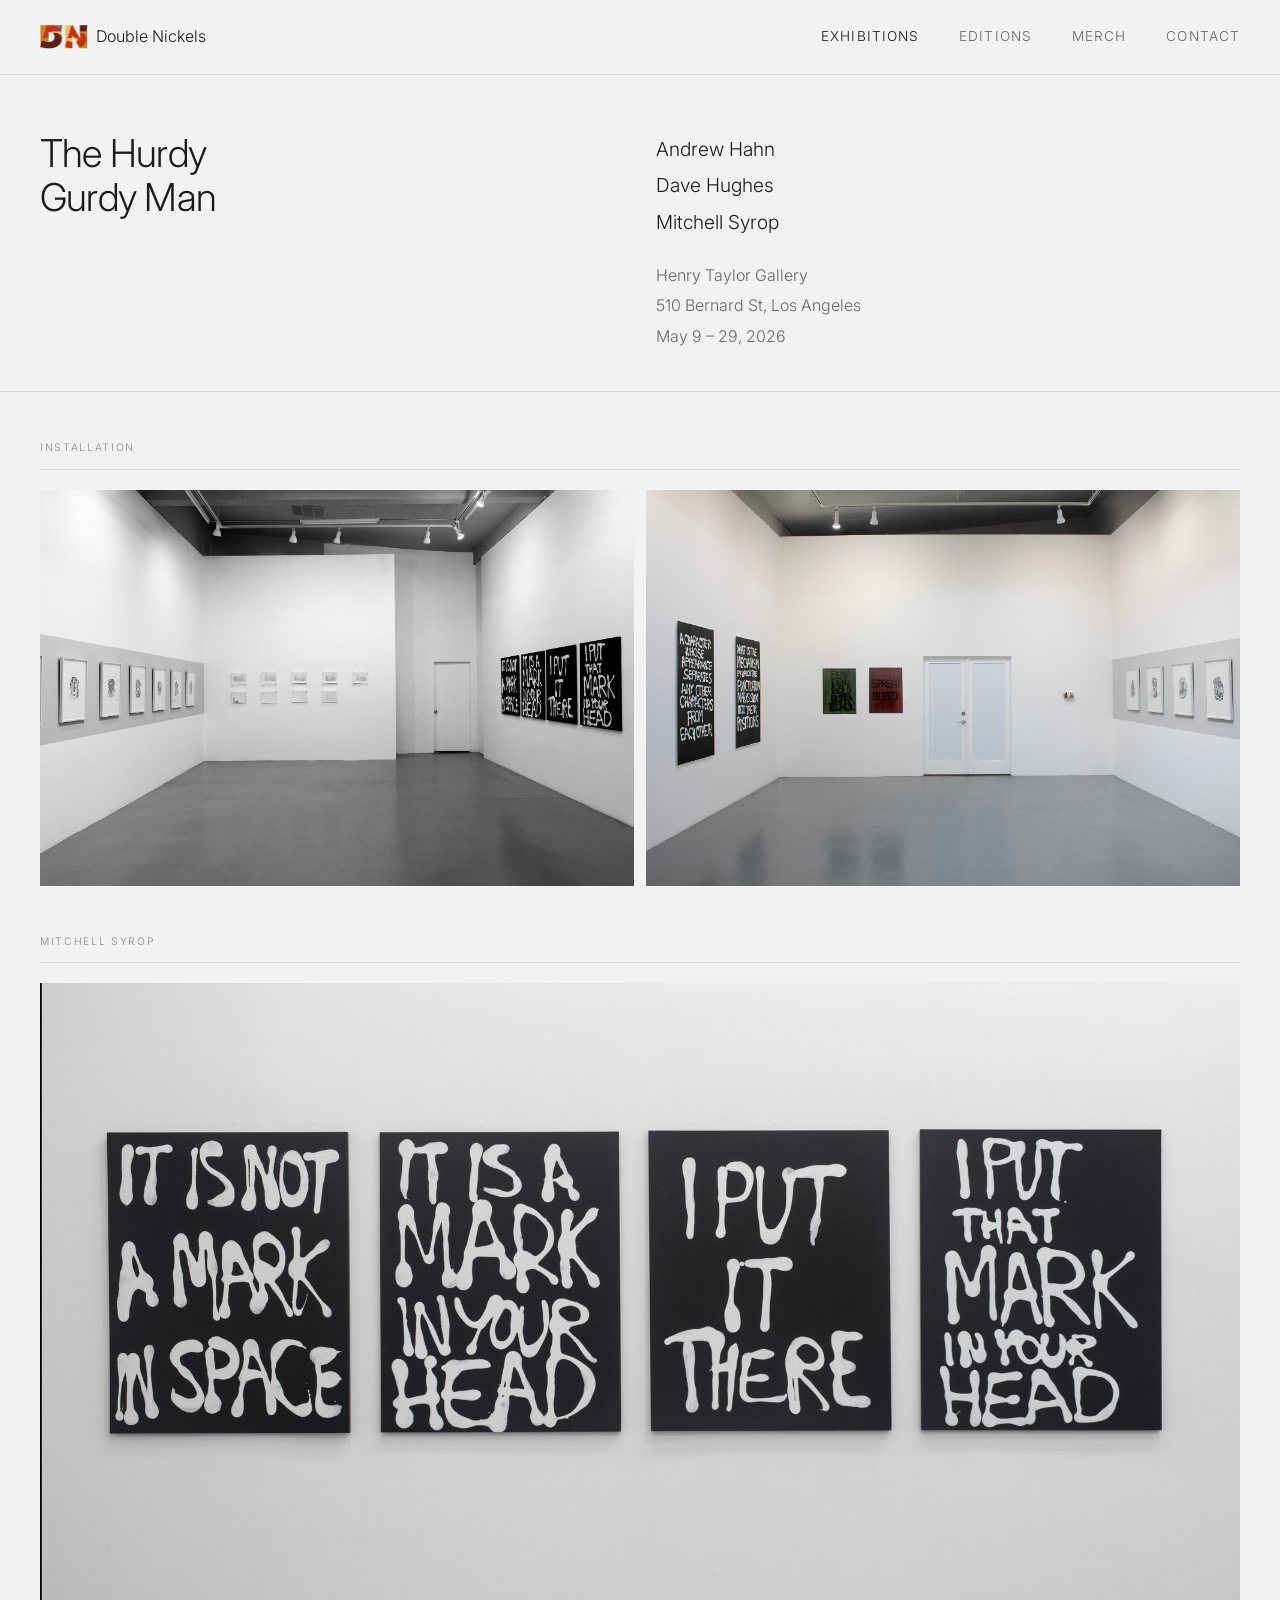
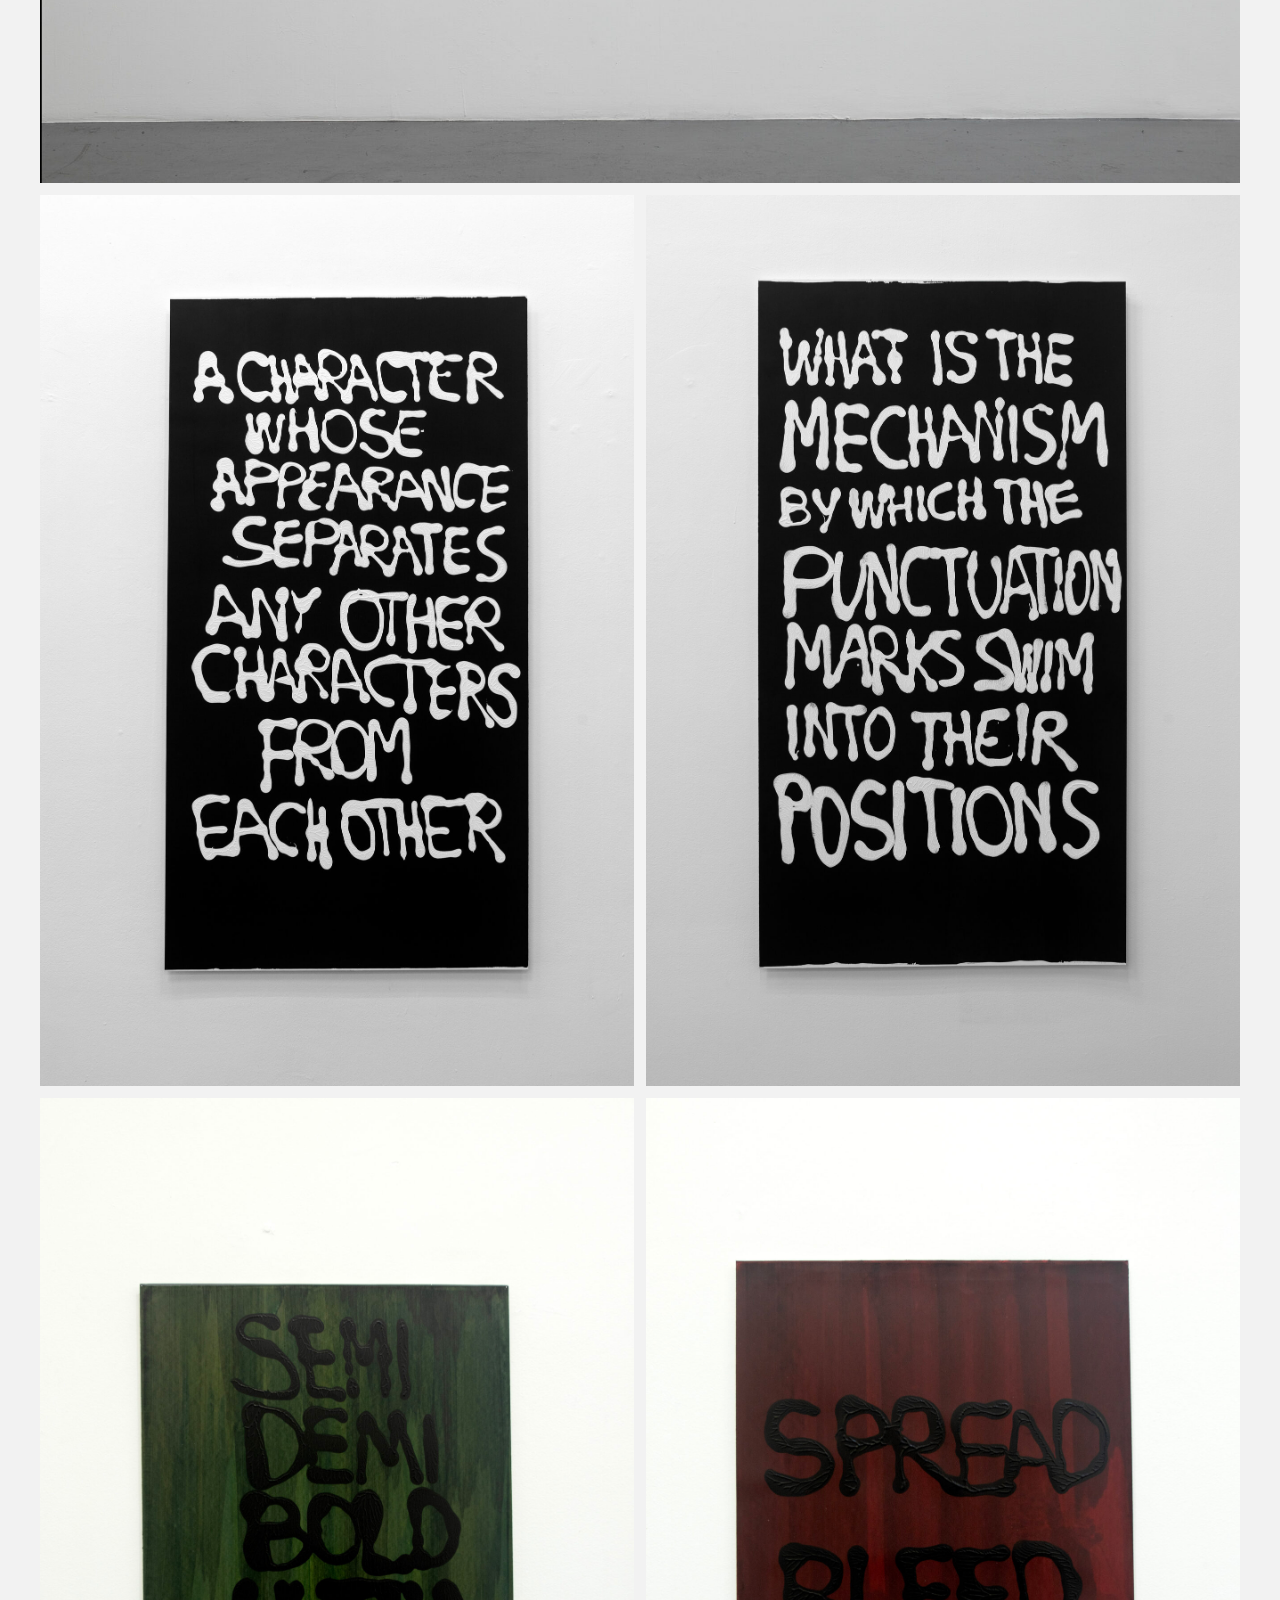
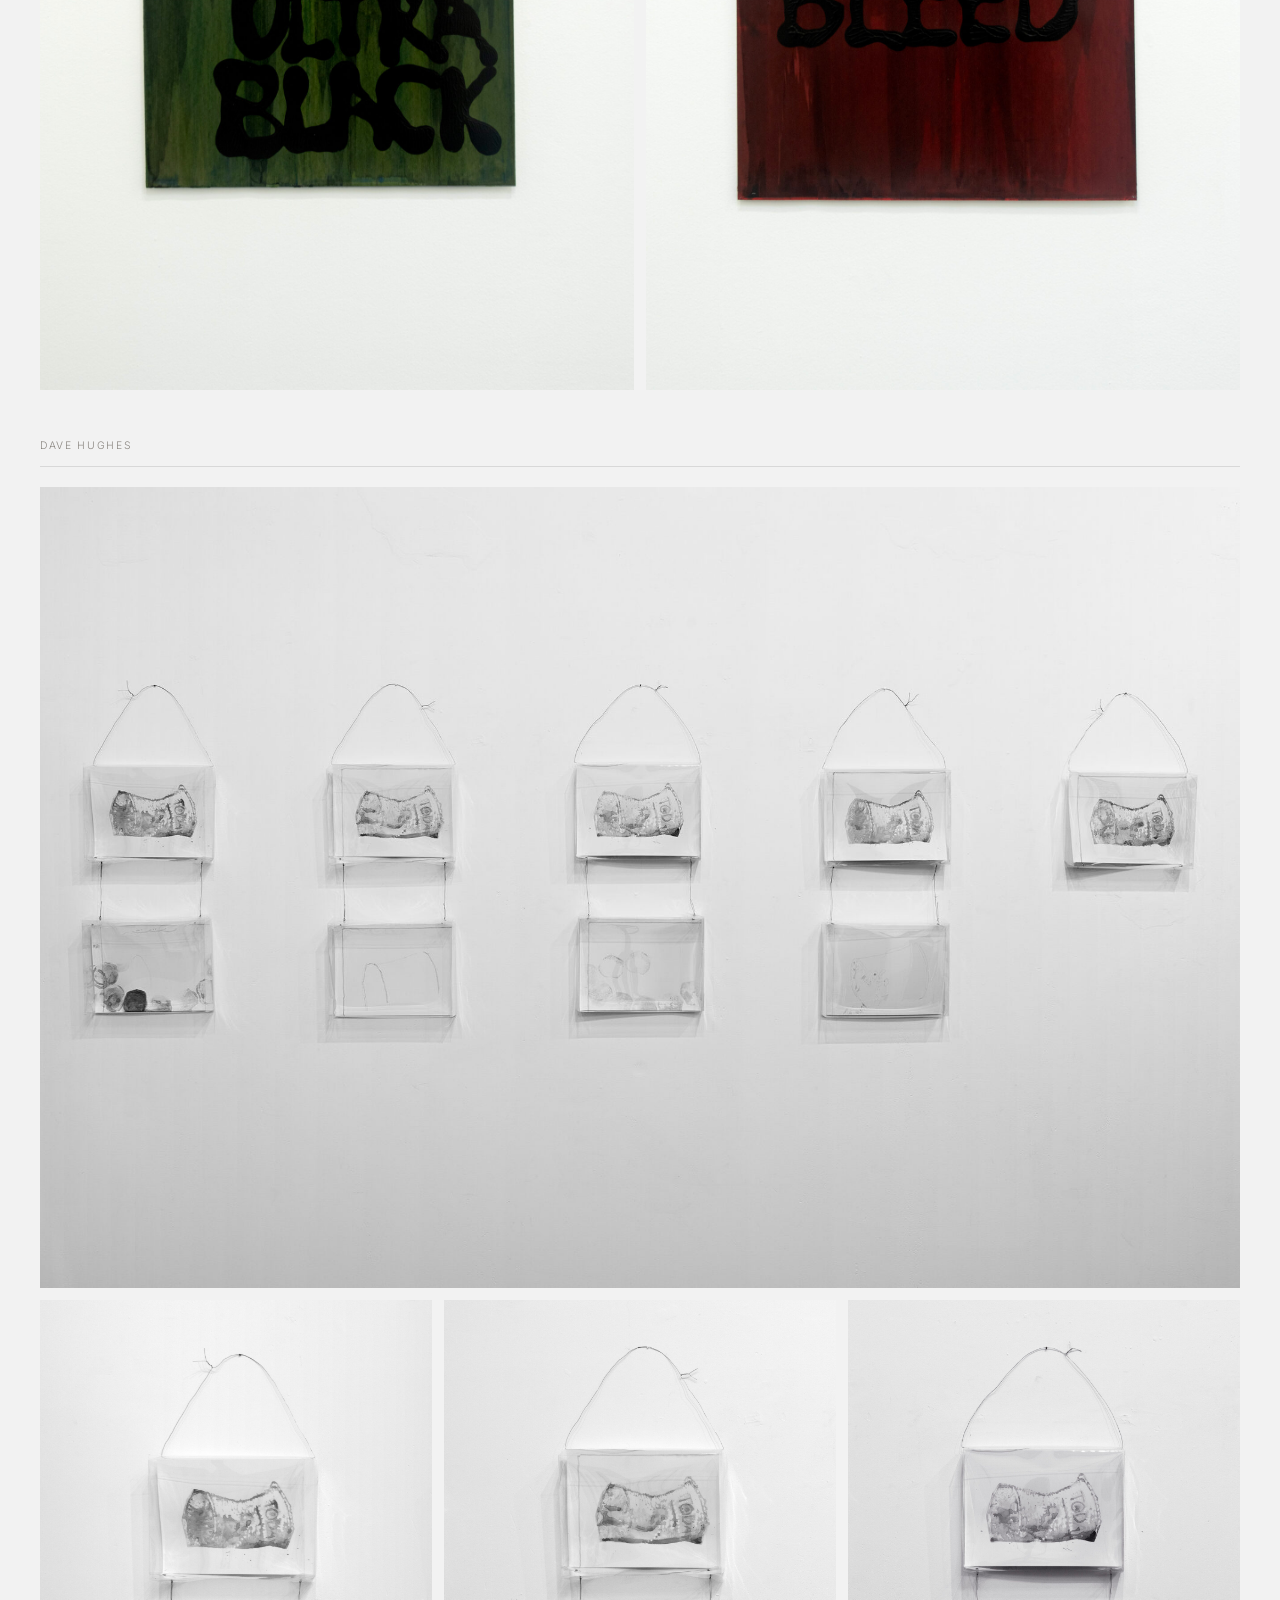
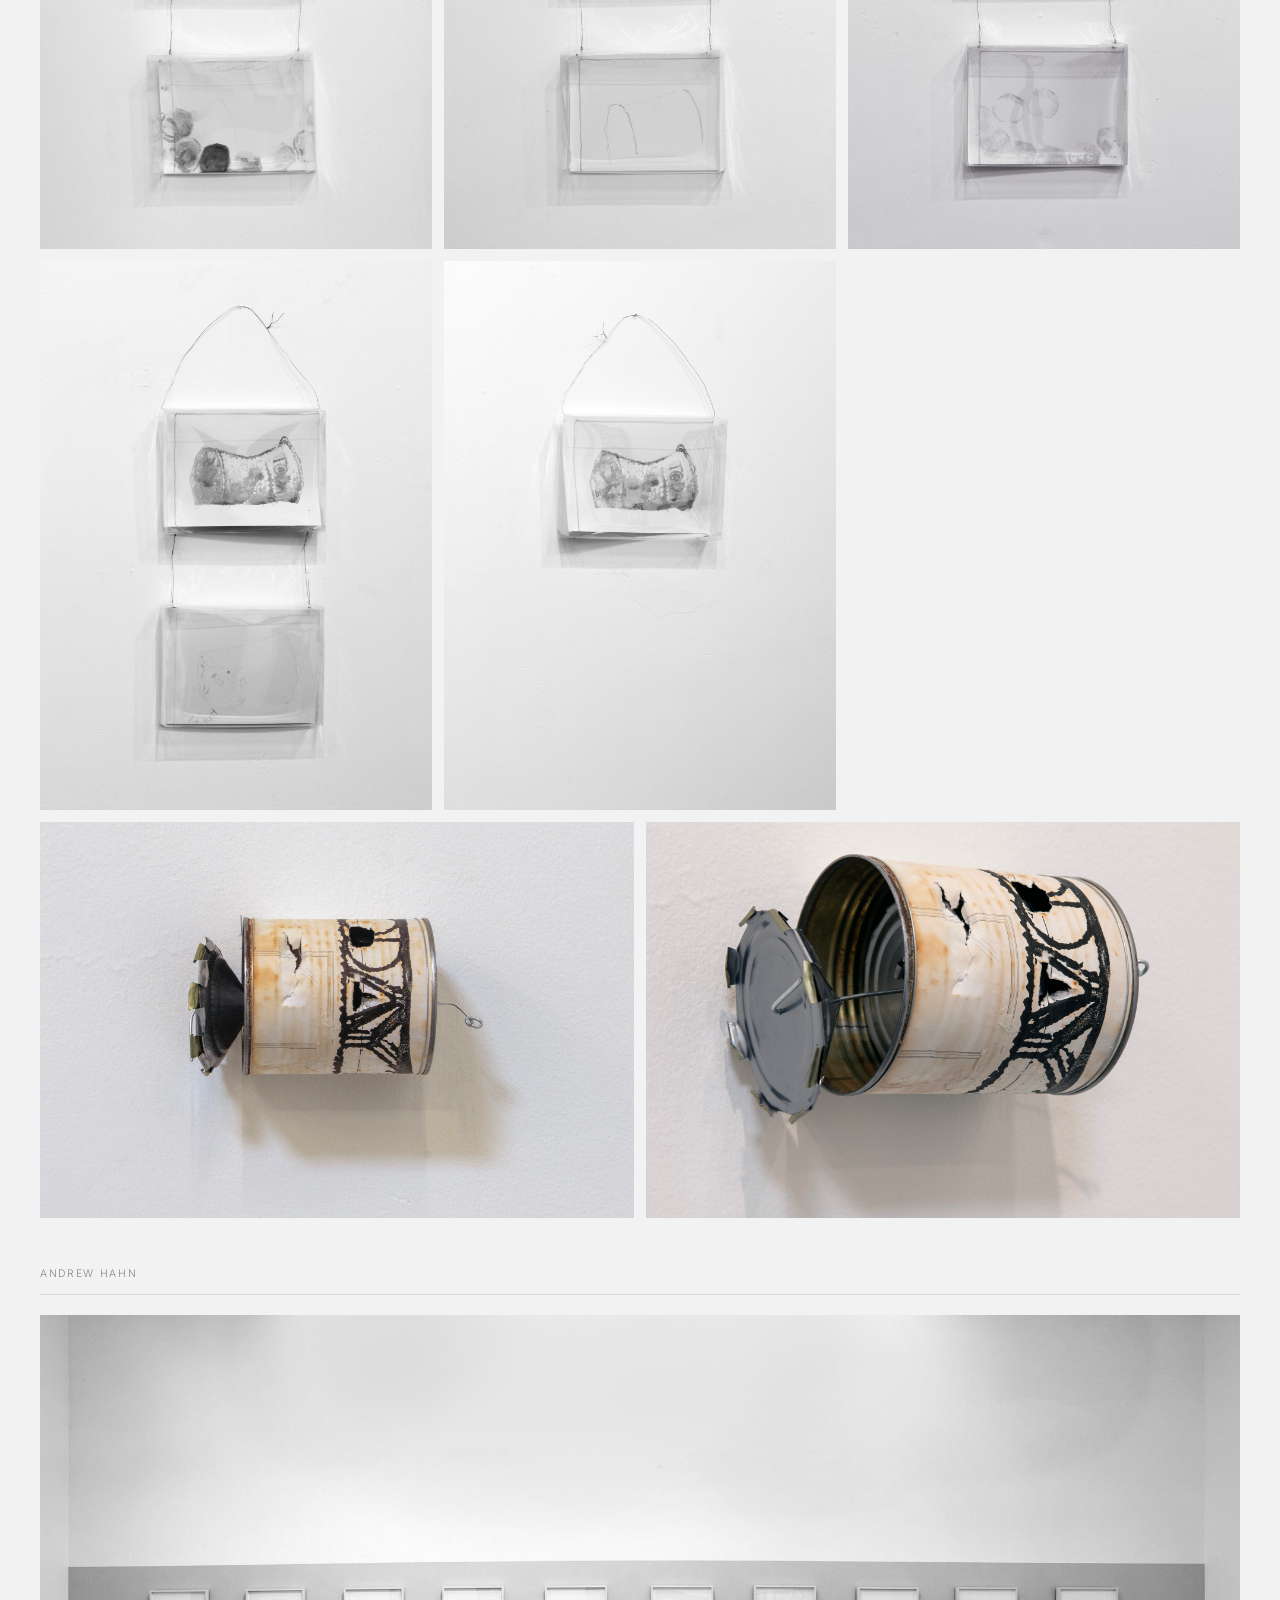
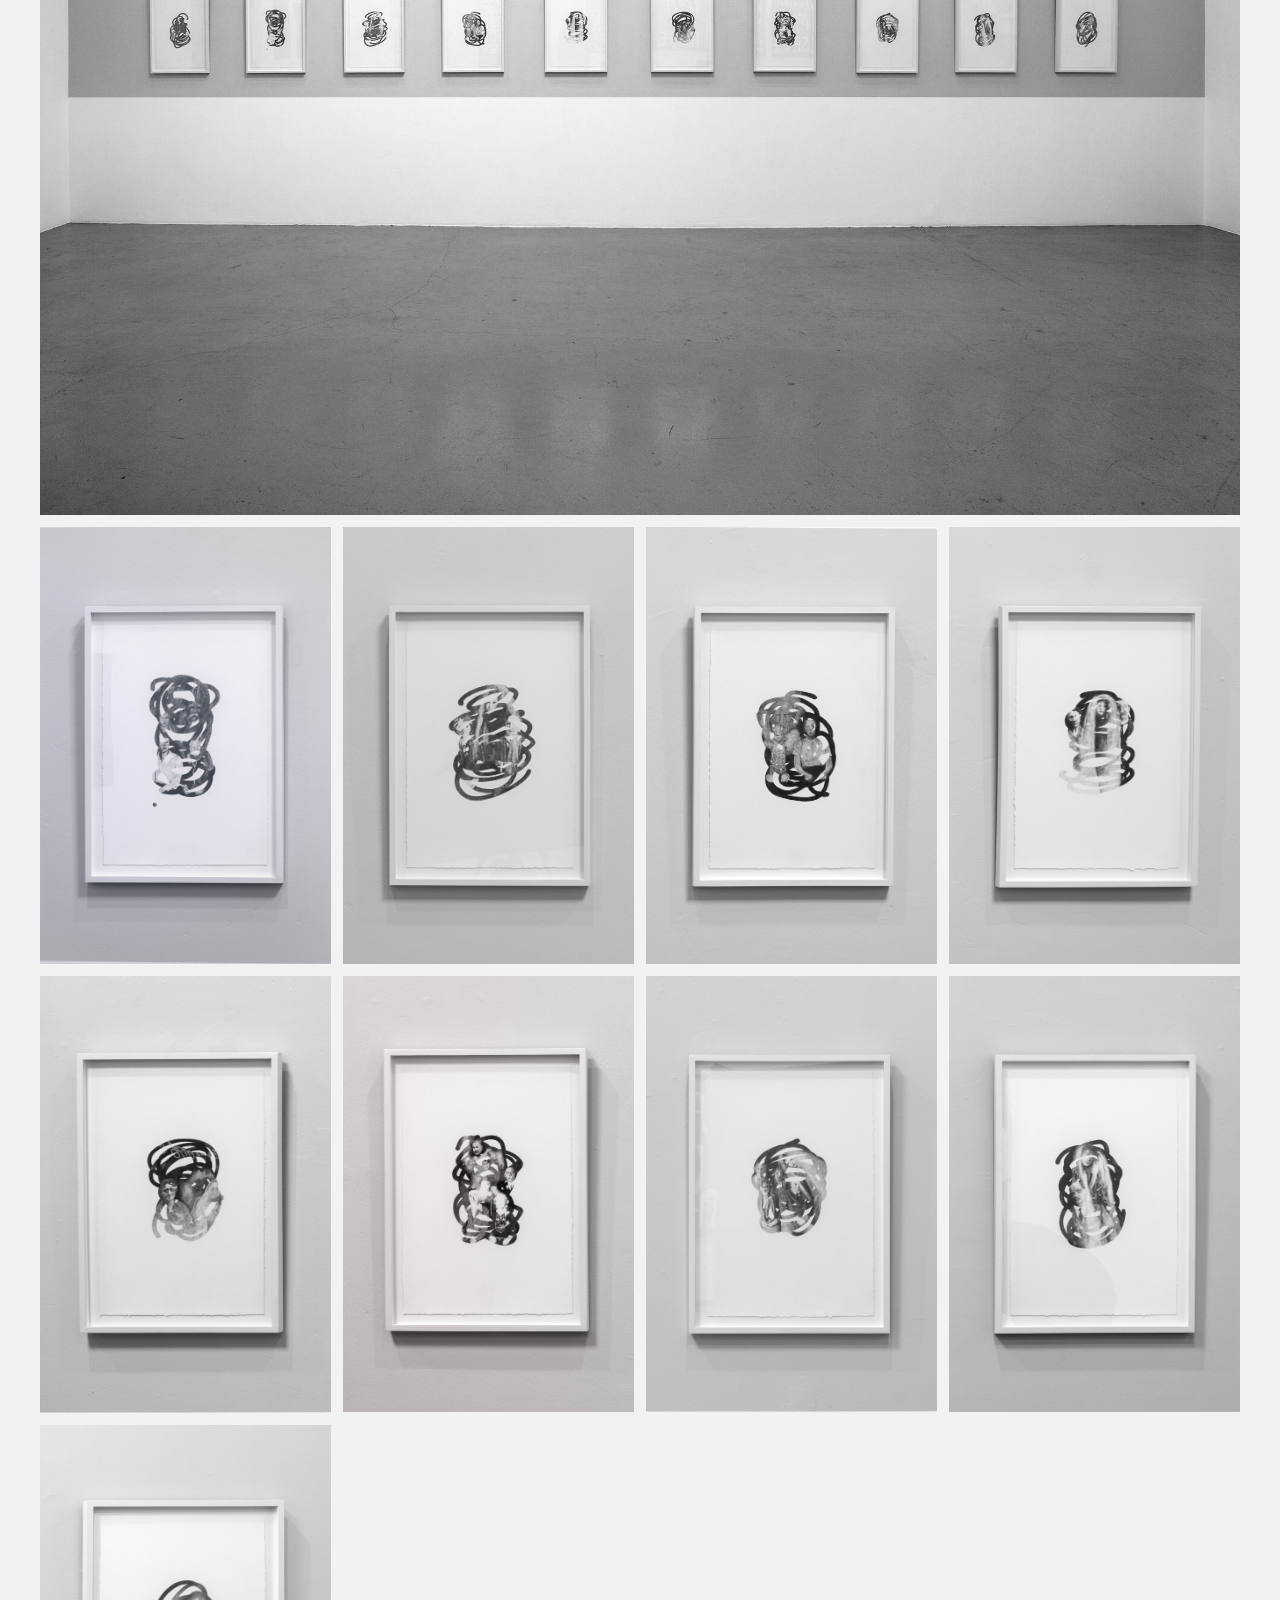
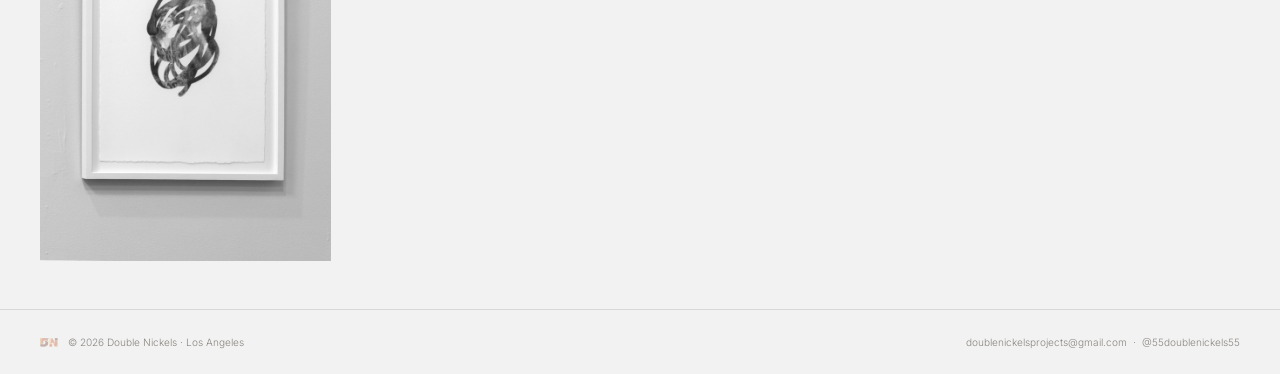
==== hurdy-gurdy-man.html @ bf8962ac "Add files via upload" ====
<!DOCTYPE html>
<html lang="en">
<head>
  <meta charset="UTF-8">
  <meta name="viewport" content="width=device-width, initial-scale=1.0">
  <title>The Hurdy Gurdy Man — Double Nickels</title>
  <link rel="preconnect" href="https://fonts.googleapis.com">
  <link rel="preconnect" href="https://fonts.gstatic.com" crossorigin>
  <link href="https://fonts.googleapis.com/css2?family=Inter:wght@300;400&display=swap" rel="stylesheet">
  <link rel="stylesheet" href="style.css">
  <style>

    /* ── Exhibition intro ── */
    .exh-intro {
      padding: 3.5rem 2.5rem 2.5rem;
      border-bottom: 0.5px solid #D8D8D8;
      display: grid;
      grid-template-columns: 1fr 1fr;
      gap: 2rem;
      align-items: start;
    }

    /* ── Gallery sections ── */
    .gallery-section {
      padding: 3rem 2.5rem 0;
    }

    .gallery-section:last-of-type {
      padding-bottom: 3rem;
    }

    .gallery-label {
      font-size: 0.65rem;
      letter-spacing: 0.16em;
      text-transform: uppercase;
      color: #8A8680;
      margin-bottom: 1.25rem;
      padding-bottom: 0.75rem;
      border-bottom: 0.5px solid #D8D8D8;
    }

    /* Installation: 2 large photos side by side */
    .grid-installation {
      display: grid;
      grid-template-columns: 1fr 1fr;
      gap: 0.75rem;
      align-items: start;
    }

    /* Artwork grids */
    .grid-artwork {
      display: grid;
      grid-template-columns: repeat(3, 1fr);
      gap: 0.75rem;
      align-items: start;
    }

    /* For Dave (8 photos): mix of sizes — first photo wider */
    .grid-dave {
      display: grid;
      grid-template-columns: repeat(3, 1fr);
      gap: 0.75rem;
      align-items: start;
    }

    /* For Andrew (10 photos): 4-column on large screens */
    .grid-andrew {
      display: grid;
      grid-template-columns: repeat(4, 1fr);
      gap: 0.75rem;
      align-items: start;
    }

    .grid-item {
      cursor: pointer;
      overflow: hidden;
      position: relative;
    }

    /* First image for each artist spans full width */
    .grid-item.featured {
      grid-column: 1 / -1;
    }

    /* Diptych — two images side by side, spanning full grid width */
    .diptych {
      grid-column: 1 / -1;
      display: grid;
      grid-template-columns: 1fr 1fr;
      gap: 0.75rem;
      align-items: start;
    }

    /* Diptych with uniform height — images cropped to match */
    .diptych-uniform {
      grid-column: 1 / -1;
      display: grid;
      grid-template-columns: 1fr 1fr;
      gap: 0.75rem;
    }

    .diptych-uniform .grid-item {
      aspect-ratio: 3/2;
      overflow: hidden;
    }

    .diptych-uniform .grid-item img {
      width: 100%;
      height: 100%;
      object-fit: cover;
      object-position: center;
    }

    .grid-item img {
      width: 100%;
      height: auto;
      display: block;
      transition: opacity 0.25s;
    }

    .grid-item:hover img { opacity: 0.82; }

    /* ── Lightbox ── */
    .lightbox {
      display: none;
      position: fixed;
      inset: 0;
      background: rgba(242, 242, 242, 0.97);
      z-index: 100;
      flex-direction: column;
    }

    .lightbox.open { display: flex; }

    /* Top bar */
    .lightbox-top {
      padding: 1.25rem 2rem;
      display: flex;
      align-items: center;
      justify-content: space-between;
      flex-shrink: 0;
    }

    .lightbox-back-home {
      font-size: 0.65rem;
      letter-spacing: 0.1em;
      text-transform: uppercase;
      color: #6A6660;
      text-decoration: none;
      display: flex;
      align-items: center;
    }
    .lightbox-back-home:hover { color: #1A1A18; }
    .lightbox-back-home:hover img { opacity: 1 !important; }

    .lightbox-close {
      font-size: 0.65rem;
      letter-spacing: 0.1em;
      text-transform: uppercase;
      color: #6A6660;
      cursor: pointer;
      background: none;
      border: none;
      font-family: inherit;
      padding: 0;
    }
    .lightbox-close:hover { color: #1A1A18; }

    /* Image area with in-image nav zones */
    .lightbox-stage {
      flex: 1;
      display: flex;
      align-items: center;
      justify-content: center;
      position: relative;
      overflow: hidden;
      min-height: 0;
    }

    .lightbox-img {
      max-width: 82vw;
      max-height: 78vh;
      object-fit: contain;
      display: block;
      pointer-events: none;
      user-select: none;
    }

    /* Click zones — left half / right half of image area */
    .lb-zone {
      position: absolute;
      top: 0;
      bottom: 0;
      width: 50%;
      cursor: pointer;
      display: flex;
      align-items: center;
      z-index: 10;
    }
    .lb-zone-prev { left: 0; justify-content: flex-start; padding-left: 2vw; }
    .lb-zone-next { right: 0; justify-content: flex-end; padding-right: 2vw; }

    /* Arrow chevrons — hidden by default, fade in on hover */
    .lb-arrow {
      width: 44px;
      height: 44px;
      display: flex;
      align-items: center;
      justify-content: center;
      background: rgba(242,242,242,0.72);
      border-radius: 50%;
      opacity: 0;
      transition: opacity 0.18s;
      pointer-events: none;
    }

    .lb-zone:hover .lb-arrow { opacity: 1; }

    .lb-arrow svg {
      width: 16px;
      height: 16px;
      stroke: #1A1A18;
      fill: none;
      stroke-width: 1.5;
      stroke-linecap: round;
      stroke-linejoin: round;
    }

    /* Bottom bar */
    .lightbox-bottom {
      padding: 1rem 2rem 1.25rem;
      display: flex;
      align-items: center;
      justify-content: space-between;
      flex-shrink: 0;
    }

    .lightbox-back-grid {
      font-size: 0.65rem;
      letter-spacing: 0.1em;
      text-transform: uppercase;
      color: #6A6660;
      cursor: pointer;
      background: none;
      border: none;
      font-family: inherit;
      padding: 0;
    }
    .lightbox-back-grid:hover { color: #1A1A18; }

    .lightbox-counter {
      font-size: 0.62rem;
      color: #8A8680;
      letter-spacing: 0.08em;
    }

    .lightbox-arrows {
      display: flex;
      gap: 1.25rem;
    }

    .lightbox-nav {
      font-size: 0.65rem;
      letter-spacing: 0.1em;
      text-transform: uppercase;
      color: #6A6660;
      cursor: pointer;
      background: none;
      border: none;
      font-family: inherit;
      padding: 0;
    }
    .lightbox-nav:hover { color: #1A1A18; }

    /* Caption */
    .lightbox-caption {
      text-align: center;
      padding: 0.5rem 2rem 0;
      flex-shrink: 0;
    }

    .lightbox-caption-artist {
      font-size: 0.65rem;
      letter-spacing: 0.08em;
      color: #6A6660;
      display: block;
    }

    .lightbox-caption-title {
      font-size: 0.65rem;
      font-style: italic;
      color: #6A6660;
      display: block;
    }

    /* ── Responsive ── */
    @media (max-width: 900px) {
      .grid-andrew { grid-template-columns: repeat(3, 1fr); }
    }

    @media (max-width: 640px) {
      .exh-intro { grid-template-columns: 1fr; padding: 2rem 1.25rem; }
      .gallery-section { padding: 2rem 1.25rem 0; }
      .grid-installation { grid-template-columns: 1fr; }
      .grid-artwork,
      .grid-dave,
      .grid-andrew { grid-template-columns: repeat(2, 1fr); }
      .lightbox-img { max-width: 94vw; max-height: 70vh; }
      .lb-arrow { width: 36px; height: 36px; }
    }

    @media (max-width: 400px) {
      .grid-artwork,
      .grid-dave,
      .grid-andrew { grid-template-columns: 1fr; }
    }

  </style>
</head>
<body>

  <header>
    <a href="index.html" class="header-brand">
      <img src="logo.png" alt="" class="header-brand-logo" aria-hidden="true">
      Double Nickels
    </a>
    <nav>
      <a href="exhibitions.html" class="active">Exhibitions</a>
      <a href="editions.html">Editions</a>
      <a href="merch.html">Merch</a>
      <a href="contact.html">Contact</a>
    </nav>
  </header>

  <!-- Exhibition intro -->
  <div class="exh-intro">
    <h1 class="exh-title">The Hurdy<br>Gurdy Man</h1>
    <div>
      <p class="exh-artists">
        Andrew Hahn<br>
        Dave Hughes<br>
        Mitchell Syrop
      </p>
      <p class="exh-meta">
        Henry Taylor Gallery<br>
        510 Bernard St, Los Angeles<br>
        May 9 – 29, 2026
      </p>
    </div>
  </div>

  <main>

    <!-- Installation -->
    <div class="gallery-section">
      <p class="gallery-label">Installation</p>
      <div class="grid-installation">
        <div class="grid-item" data-index="0" data-artist="" data-title="Installation view" data-year=""><img src="installation-1.jpg" alt="Installation view 1"></div>
        <div class="grid-item" data-index="1" data-artist="" data-title="Installation view" data-year=""><img src="installation-2.jpg" alt="Installation view 2"></div>
      </div>
    </div>

    <!-- Mitchell Syrop -->
    <div class="gallery-section">
      <p class="gallery-label">Mitchell Syrop</p>
      <div class="grid-artwork">
        <div class="grid-item featured" data-index="2" data-artist="Mitchell Syrop" data-title="I Put That Mark in Your Head" data-year="2004"><img src="mitchell-1.jpg" alt="Mitchell Syrop"></div>
        <div class="diptych">
          <div class="grid-item" data-index="3" data-artist="Mitchell Syrop" data-title="Character" data-year="2026"><img src="mitchell-2.jpg" alt="Mitchell Syrop"></div>
          <div class="grid-item" data-index="4" data-artist="Mitchell Syrop" data-title="Mechanism" data-year="2026"><img src="mitchell-3.jpg" alt="Mitchell Syrop"></div>
        </div>
        <div class="diptych">
          <div class="grid-item" data-index="5" data-artist="Mitchell Syrop" data-title="Semi Demi" data-year="2026"><img src="mitchell-4.jpg" alt="Mitchell Syrop"></div>
          <div class="grid-item" data-index="6" data-artist="Mitchell Syrop" data-title="Spread Bleed" data-year="2026"><img src="mitchell-5.jpg" alt="Mitchell Syrop"></div>
        </div>
      </div>
    </div>

    <!-- Dave Hughes -->
    <div class="gallery-section">
      <p class="gallery-label">Dave Hughes</p>
      <div class="grid-dave">
        <div class="grid-item featured" data-index="7" data-artist="Dave Hughes" data-title="Installation view" data-year=""><img src="dave-1.jpg" alt="Dave Hughes"></div>
        <div class="grid-item" data-index="8" data-artist="Dave Hughes" data-title="Untitled" data-year="2025–26"><img src="dave-2.jpg" alt="Dave Hughes"></div>
        <div class="grid-item" data-index="9" data-artist="Dave Hughes" data-title="Untitled" data-year="2025–26"><img src="dave-3.jpg" alt="Dave Hughes"></div>
        <div class="grid-item" data-index="10" data-artist="Dave Hughes" data-title="Untitled" data-year="2025–26"><img src="dave-4.jpg" alt="Dave Hughes"></div>
        <div class="grid-item" data-index="11" data-artist="Dave Hughes" data-title="Untitled" data-year="2025–26"><img src="dave-5.jpg" alt="Dave Hughes"></div>
        <div class="grid-item" data-index="12" data-artist="Dave Hughes" data-title="Untitled" data-year="2025–26"><img src="dave-6.jpg" alt="Dave Hughes"></div>
        <div class="diptych-uniform">
          <div class="grid-item" data-index="13" data-artist="Dave Hughes" data-title="Untitled" data-year="2026"><img src="dave-7.jpg" alt="Dave Hughes"></div>
          <div class="grid-item" data-index="14" data-artist="Dave Hughes" data-title="Untitled" data-year="2026"><img src="dave-8.jpg" alt="Dave Hughes"></div>
        </div>
      </div>
    </div>

    <!-- Andrew Hahn -->
    <div class="gallery-section">
      <p class="gallery-label">Andrew Hahn</p>
      <div class="grid-andrew">
        <div class="grid-item featured" data-index="15" data-artist="Andrew Hahn" data-title="Installation view" data-year=""><img src="andrew-1.jpg" alt="Andrew Hahn"></div>
        <div class="grid-item" data-index="16" data-artist="Andrew Hahn" data-title="Spirit Photography Drawing 8" data-year="2018"><img src="andrew-2.jpg" alt="Andrew Hahn"></div>
        <div class="grid-item" data-index="17" data-artist="Andrew Hahn" data-title="Spirit Photography Drawing 5" data-year="2018"><img src="andrew-3.jpg" alt="Andrew Hahn"></div>
        <div class="grid-item" data-index="18" data-artist="Andrew Hahn" data-title="Spirit Photography Drawing 11" data-year="2018"><img src="andrew-4.jpg" alt="Andrew Hahn"></div>
        <div class="grid-item" data-index="19" data-artist="Andrew Hahn" data-title="Spirit Photography Drawing 2" data-year="2018"><img src="andrew-5.jpg" alt="Andrew Hahn"></div>
        <div class="grid-item" data-index="20" data-artist="Andrew Hahn" data-title="Spirit Photography Drawing 1" data-year="2018"><img src="andrew-6.jpg" alt="Andrew Hahn"></div>
        <div class="grid-item" data-index="21" data-artist="Andrew Hahn" data-title="Spirit Photography Drawing 4" data-year="2018"><img src="andrew-7.jpg" alt="Andrew Hahn"></div>
        <div class="grid-item" data-index="22" data-artist="Andrew Hahn" data-title="Spirit Photography Drawing 12" data-year="2018"><img src="andrew-8.jpg" alt="Andrew Hahn"></div>
        <div class="grid-item" data-index="23" data-artist="Andrew Hahn" data-title="Spirit Photography Drawing 9" data-year="2018"><img src="andrew-9.jpg" alt="Andrew Hahn"></div>
        <div class="grid-item" data-index="24" data-artist="Andrew Hahn" data-title="Spirit Photography Drawing 3" data-year="2018"><img src="andrew-10.jpg" alt="Andrew Hahn"></div>
      </div>
    </div>

  </main>

  <!-- Lightbox -->
  <div class="lightbox" id="lightbox">
    <div class="lightbox-top">
      <a href="index.html" class="lightbox-back-home">
        <img src="logo.png" alt="" style="width:20px;height:auto;vertical-align:middle;margin-right:0.4rem;opacity:0.6;">
        <span>Double Nickels</span>
      </a>
      <button class="lightbox-close" id="lb-close">Close</button>
    </div>
    <div class="lightbox-stage">
      <div class="lb-zone lb-zone-prev" id="lb-zone-prev">
        <div class="lb-arrow">
          <svg viewBox="0 0 16 16"><polyline points="10,2 4,8 10,14"/></svg>
        </div>
      </div>
      <img class="lightbox-img" id="lb-img" src="" alt="">
      <div class="lb-zone lb-zone-next" id="lb-zone-next">
        <div class="lb-arrow">
          <svg viewBox="0 0 16 16"><polyline points="6,2 12,8 6,14"/></svg>
        </div>
      </div>
    </div>
    <div class="lightbox-caption" id="lb-caption">
      <span class="lightbox-caption-artist" id="lb-artist"></span>
      <span class="lightbox-caption-title" id="lb-title"></span>
    </div>
    <div class="lightbox-bottom">
      <button class="lightbox-back-grid" id="lb-back-grid">← Back to grid</button>
      <span class="lightbox-counter" id="lb-counter"></span>
      <div class="lightbox-arrows">
        <button class="lightbox-nav" id="lb-prev">← Prev</button>
        <button class="lightbox-nav" id="lb-next">Next →</button>
      </div>
    </div>
  </div>

  <footer>
    <div class="footer-left">
      <img class="footer-logo" src="logo.png" alt="" aria-hidden="true">
      <span class="footer-text">© 2026 Double Nickels · Los Angeles</span>
    </div>
    <div class="footer-right">
      <a href="mailto:doublenickelsprojects@gmail.com">doublenickelsprojects@gmail.com</a>
      &nbsp;·&nbsp;
      <a href="https://www.instagram.com/55doublenickels55" target="_blank">@55doublenickels55</a>
    </div>
  </footer>

  <script>
    const items = Array.from(document.querySelectorAll('.grid-item'));
    const lightbox = document.getElementById('lightbox');
    const lbImg = document.getElementById('lb-img');
    const lbCounter = document.getElementById('lb-counter');
    const lbArtist = document.getElementById('lb-artist');
    const lbTitle = document.getElementById('lb-title');
    const total = items.length;
    let current = 0;

    function openLightbox(index) {
      current = index;
      showCurrent();
      lightbox.classList.add('open');
      document.body.style.overflow = 'hidden';
    }

    function showCurrent() {
      const item = items[current];
      const img = item.querySelector('img');
      lbImg.src = img.src;
      lbImg.alt = img.alt;
      lbCounter.textContent = (current + 1) + ' / ' + total;
      const artist = item.dataset.artist || '';
      const title  = item.dataset.title  || '';
      const year   = item.dataset.year   || '';
      lbArtist.textContent = artist;
      lbTitle.textContent  = title && year ? title + ', ' + year : title;
      document.getElementById('lb-caption').style.display =
        (artist || title) ? 'block' : 'none';
    }

    function closeLightbox() {
      lightbox.classList.remove('open');
      document.body.style.overflow = '';
    }

    function prev() { current = (current - 1 + total) % total; showCurrent(); }
    function next() { current = (current + 1) % total; showCurrent(); }

    items.forEach((item, i) => item.addEventListener('click', () => openLightbox(i)));

    document.getElementById('lb-close').addEventListener('click', closeLightbox);
    document.getElementById('lb-back-grid').addEventListener('click', closeLightbox);
    document.getElementById('lb-prev').addEventListener('click', prev);
    document.getElementById('lb-next').addEventListener('click', next);
    document.getElementById('lb-zone-prev').addEventListener('click', prev);
    document.getElementById('lb-zone-next').addEventListener('click', next);

    // Touch swipe support
    let touchStartX = 0;
    lightbox.addEventListener('touchstart', e => { touchStartX = e.touches[0].clientX; }, { passive: true });
    lightbox.addEventListener('touchend', e => {
      const dx = e.changedTouches[0].clientX - touchStartX;
      if (Math.abs(dx) > 40) { dx < 0 ? next() : prev(); }
    });

    document.addEventListener('keydown', e => {
      if (!lightbox.classList.contains('open')) return;
      if (e.key === 'ArrowRight') next();
      if (e.key === 'ArrowLeft') prev();
      if (e.key === 'Escape') closeLightbox();
    });
  </script>

</body>
</html>
---- style.css ----
/* ── Double Nickels — shared styles ── */

*, *::before, *::after { box-sizing: border-box; margin: 0; padding: 0; }

body {
  background: #F2F2F2;
  color: #1A1A18;
  font-family: 'Univers', 'Univers LT Pro', 'UniversLTPro', 'Inter', sans-serif;
  font-weight: 300;
  line-height: 1.6;
  min-height: 100vh;
  display: flex;
  flex-direction: column;
}

/* ── Header ── */
header {
  padding: 1.5rem 2.5rem;
  border-bottom: 0.5px solid #D8D8D8;
  display: flex;
  align-items: center;
  justify-content: space-between;
}

.header-tagline {
  font-size: 1rem;
  font-style: italic;
  color: #6A6660;
}

.header-brand {
  display: flex;
  align-items: center;
  gap: 0.5rem;
  text-decoration: none;
  color: #1A1A18;
  font-size: 1rem;
  font-weight: 300;
}

.header-brand-logo {
  width: 48px;
  height: auto;
  display: block;
  flex-shrink: 0;
}

nav { display: flex; gap: 2.5rem; }

nav a {
  font-size: 0.85rem;
  letter-spacing: 0.08em;
  text-transform: uppercase;
  color: #6A6660;
  text-decoration: none;
  transition: color 0.15s;
}

nav a:hover,
nav a.active { color: #1A1A18; }

/* ── Hero: logo + name (home page) ── */
.hero {
  padding: 5vw 2.5rem 4vw;
  border-bottom: 0.5px solid #D8D8D8;
  text-align: center;
}

.hero-logo {
  width: clamp(160px, 35vw, 400px);
  height: auto;
  display: inline-block;
  margin-bottom: 1.5rem;
}

.hero-name {
  font-size: clamp(1.8rem, 4.5vw, 3.5rem);
  font-weight: 300;
  letter-spacing: -0.02em;
  color: #1A1A18;
  line-height: 1;
}

/* ── Page header (inner pages) ── */
.page-header {
  padding: 3.5rem 2.5rem 2.5rem;
  border-bottom: 0.5px solid #D8D8D8;
}

.page-title {
  font-size: clamp(0.9rem, 2vw, 1.5rem);
  font-weight: 300;
  letter-spacing: -0.02em;
  color: #1A1A18;
  line-height: 1;
}

/* ── Main ── */
main { flex: 1; }

/* ── Section ── */
.section {
  padding: 3.5rem 2.5rem;
  border-bottom: 0.5px solid #D8D8D8;
}

.section-label {
  font-size: 1rem;
  letter-spacing: 0.16em;
  text-transform: uppercase;
  color: #8A8680;
  margin-bottom: 3rem;
}

/* ── Exhibition entry ── */
.exhibition {
  display: grid;
  grid-template-columns: 1fr 1fr;
  gap: 2rem;
  align-items: start;
  padding: 2.5rem 0;
  border-top: 0.5px solid #D8D8D8;
}

.exh-title {
  font-size: clamp(1.6rem, 3vw, 2.4rem);
  font-weight: 300;
  letter-spacing: -0.02em;
  line-height: 1.15;
  color: #1A1A18;
}

.exh-artists {
  font-size: 1.2rem;
  color: #1A1A18;
  line-height: 1.9;
  margin-bottom: 1.25rem;
}

.exh-meta {
  font-size: 1rem;
  color: #6A6660;
  line-height: 1.9;
}

/* ── Coming soon ── */
.coming-soon {
  padding: 2.5rem 0;
  border-top: 0.5px solid #D8D8D8;
}

.coming-soon p {
  font-size: 0.85rem;
  font-style: italic;
  color: #8A8680;
}

/* ── Contact page ── */
.contact-block {
  padding: 3rem 0;
  border-top: 0.5px solid #D8D8D8;
}

.contact-block a {
  color: #1A1A18;
  text-decoration: none;
  font-size: 0.9rem;
  line-height: 2.4;
  display: block;
}

.contact-block a:hover { color: #6A6660; }

/* ── Footer ── */
footer {
  padding: 1.5rem 2.5rem;
  border-top: 0.5px solid #D8D8D8;
  display: flex;
  align-items: center;
  justify-content: space-between;
  flex-wrap: wrap;
  gap: 0.75rem;
}

.footer-left {
  display: flex;
  align-items: center;
  gap: 0.6rem;
}

.footer-logo { width: 18px; height: auto; opacity: 0.3; }
.footer-text { font-size: 0.63rem; color: #8A8680; }
.footer-right { font-size: 0.63rem; color: #8A8680; }
.footer-right a { color: #8A8680; text-decoration: none; }
.footer-right a:hover { color: #1A1A18; }

/* ── Responsive ── */
@media (max-width: 600px) {
  header { padding: 1.25rem 1.5rem; flex-direction: column; align-items: flex-start; gap: 0.75rem; }
  .hero { padding: 3rem 1.5rem 2.5rem; }
  .page-header { padding: 2.5rem 1.5rem; }
  .section { padding: 2.5rem 1.5rem; }
  footer { padding: 1.25rem 1.5rem; }
  .exhibition { grid-template-columns: 1fr; }
  nav { flex-wrap: wrap; gap: 1rem; }
}
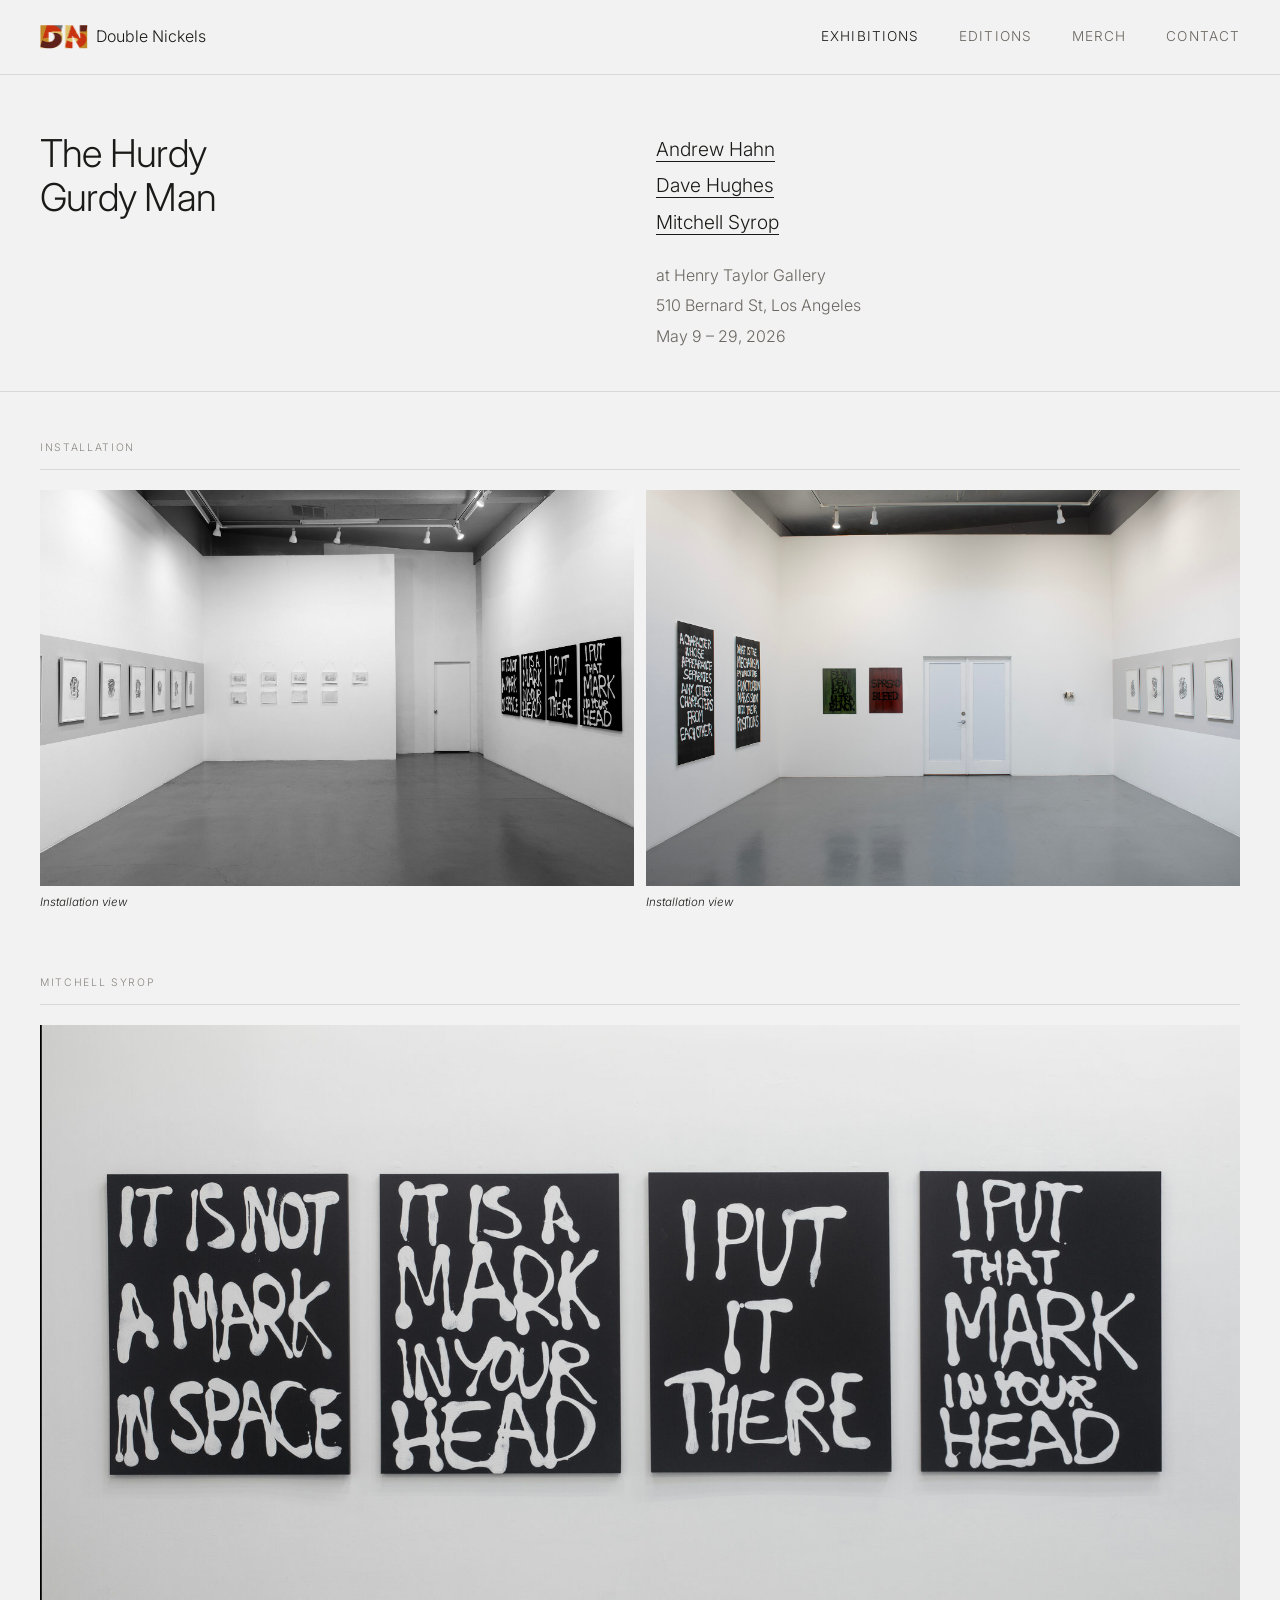
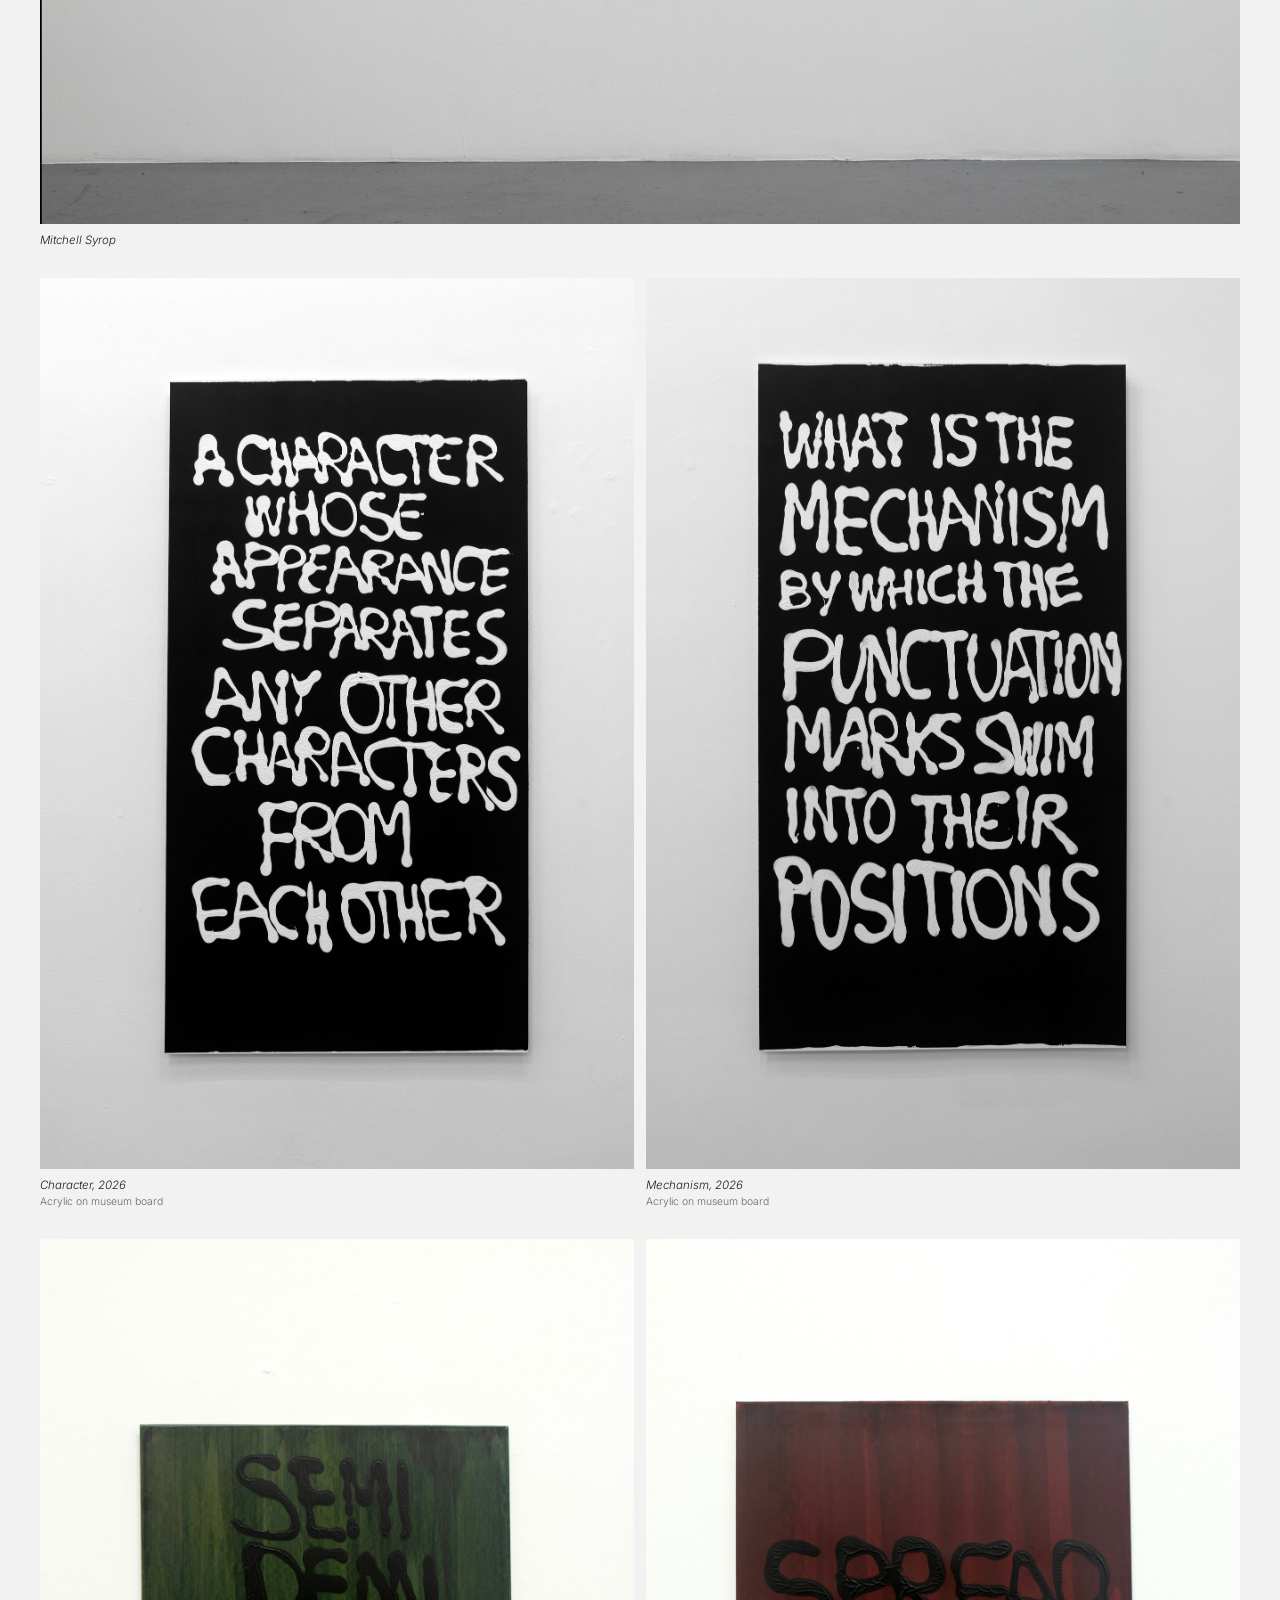
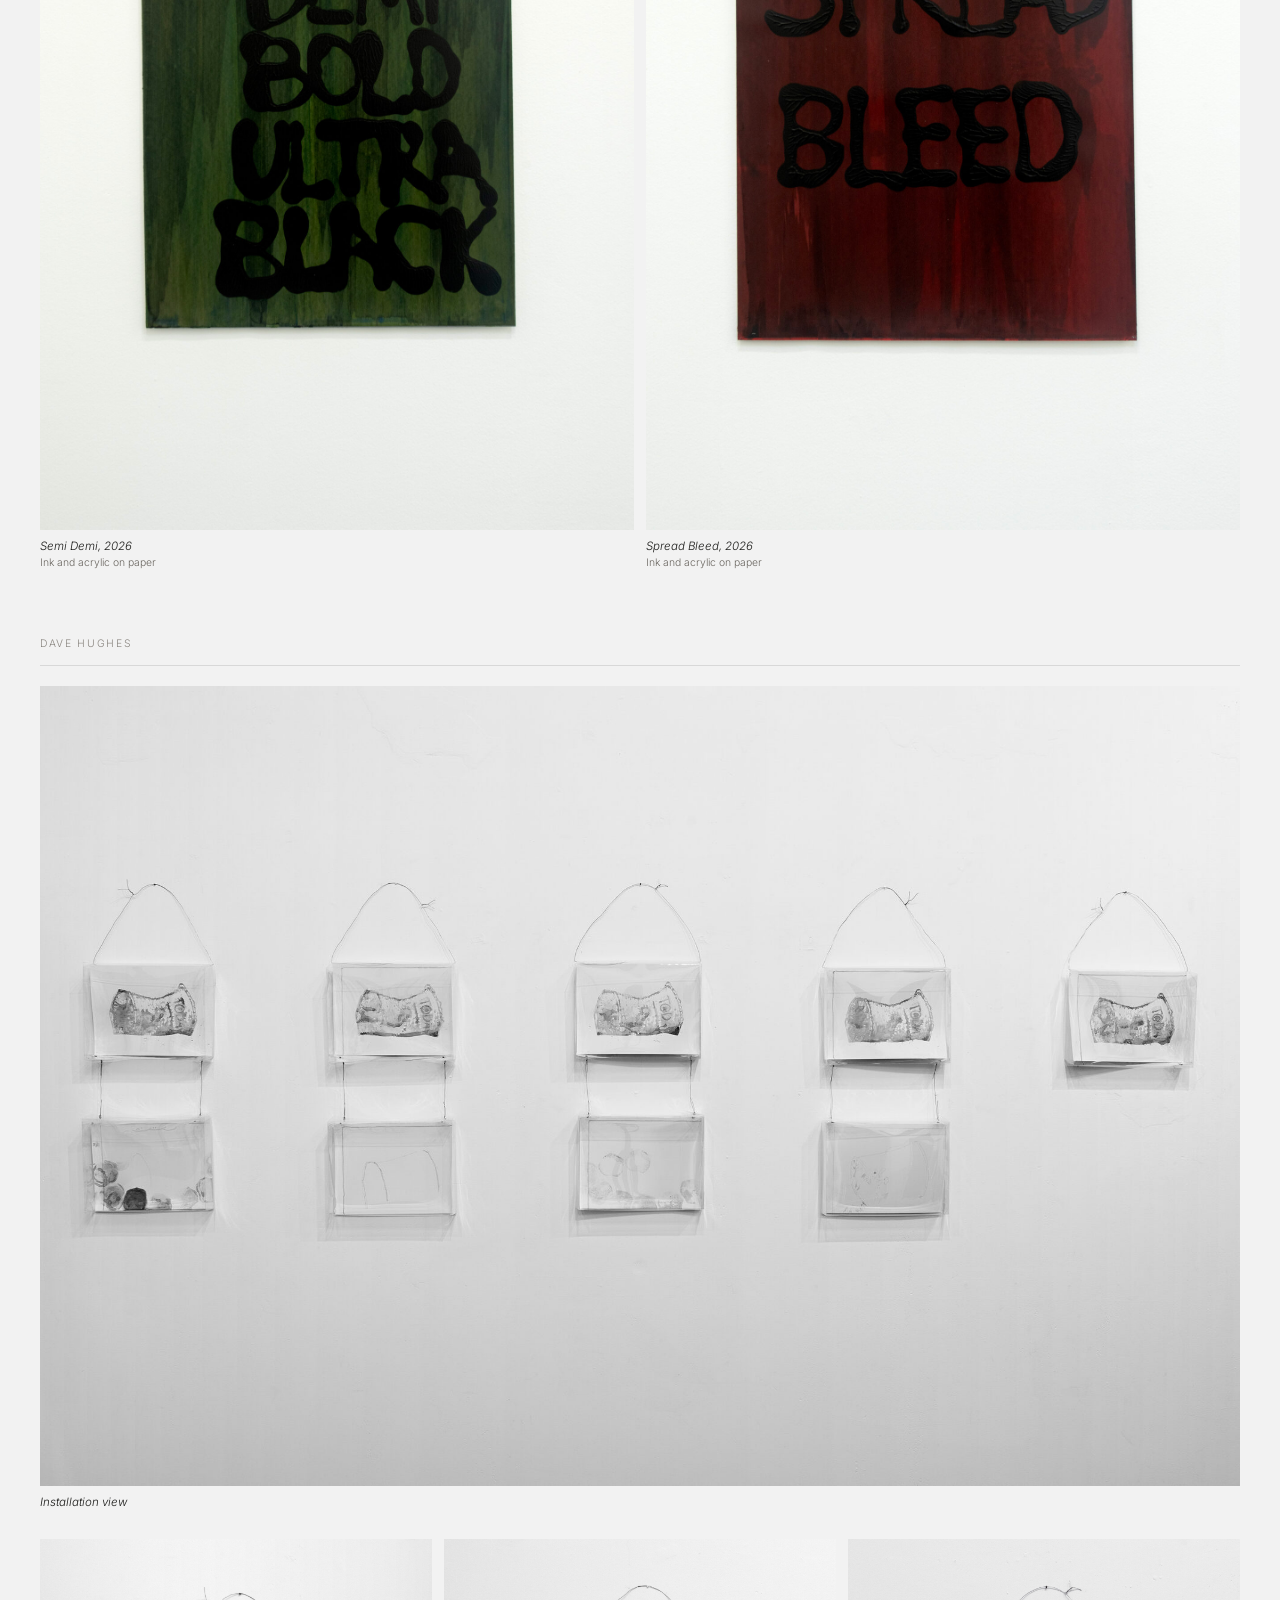
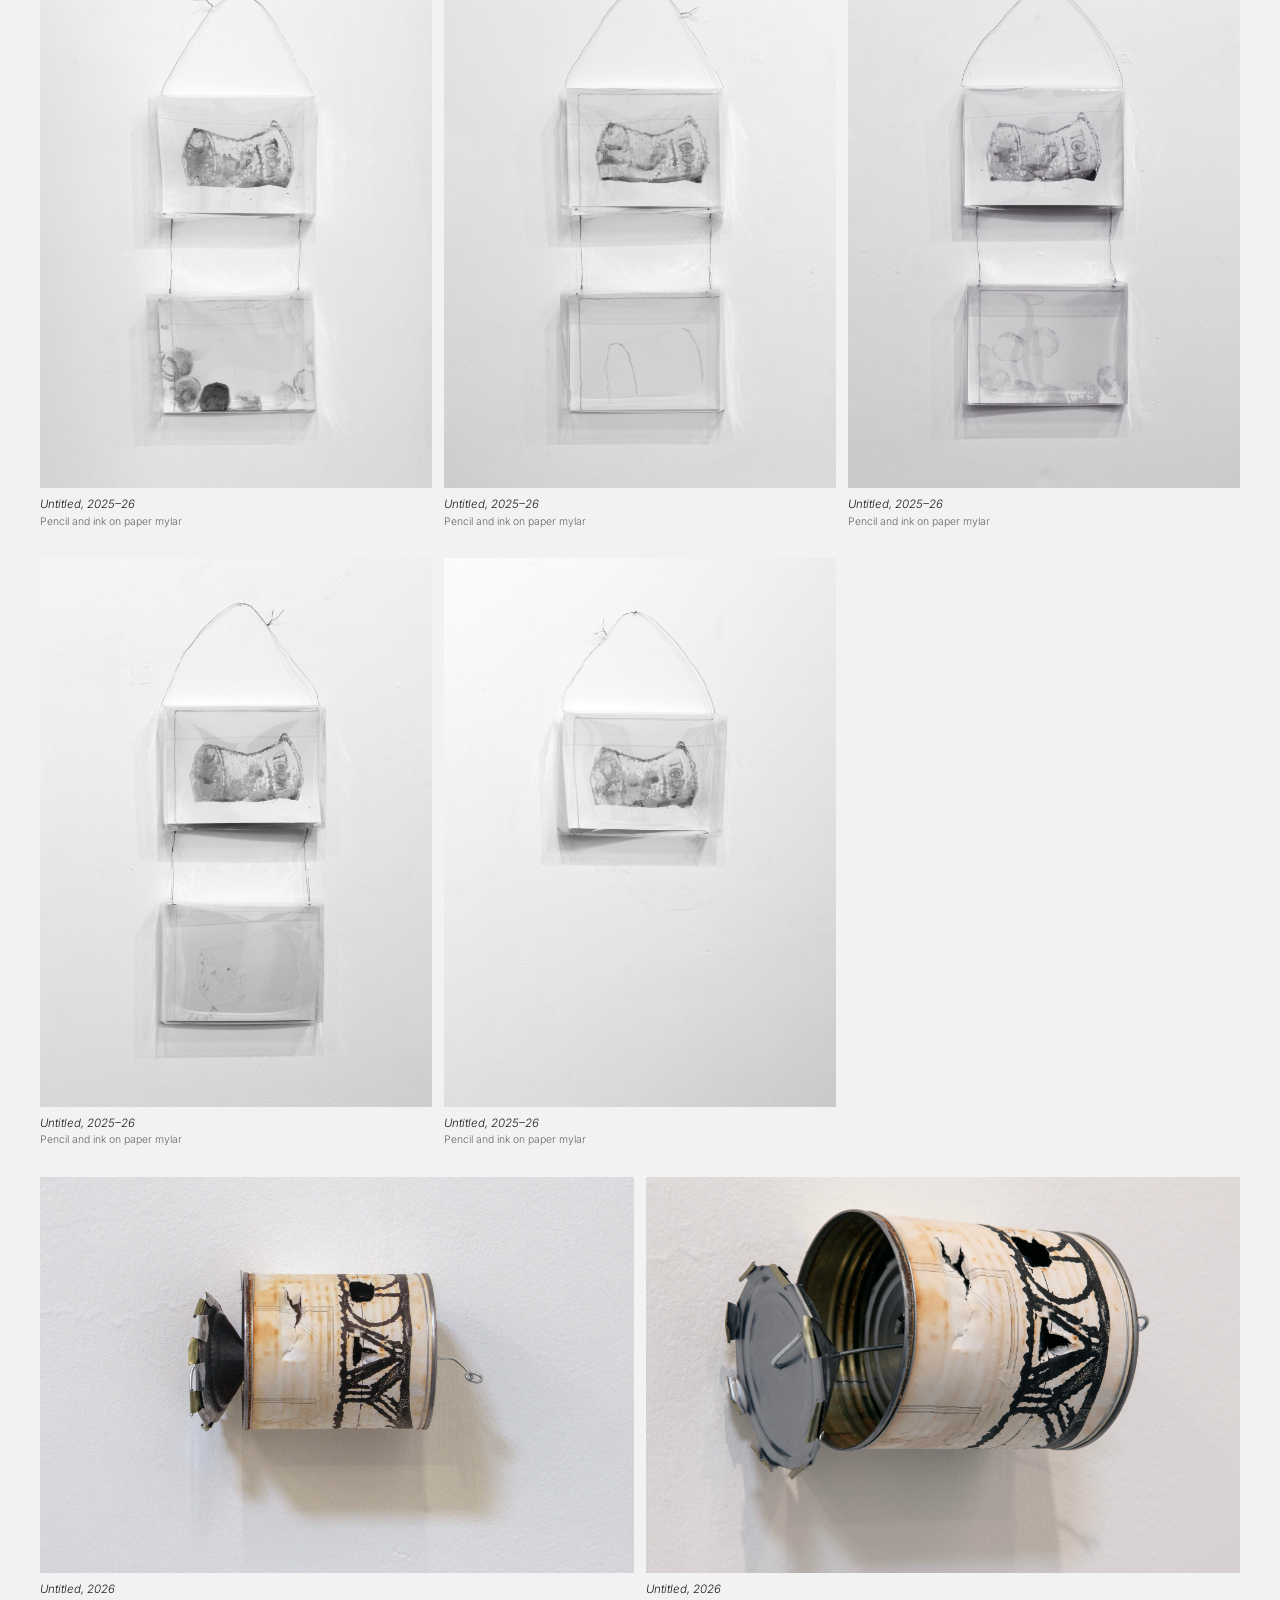
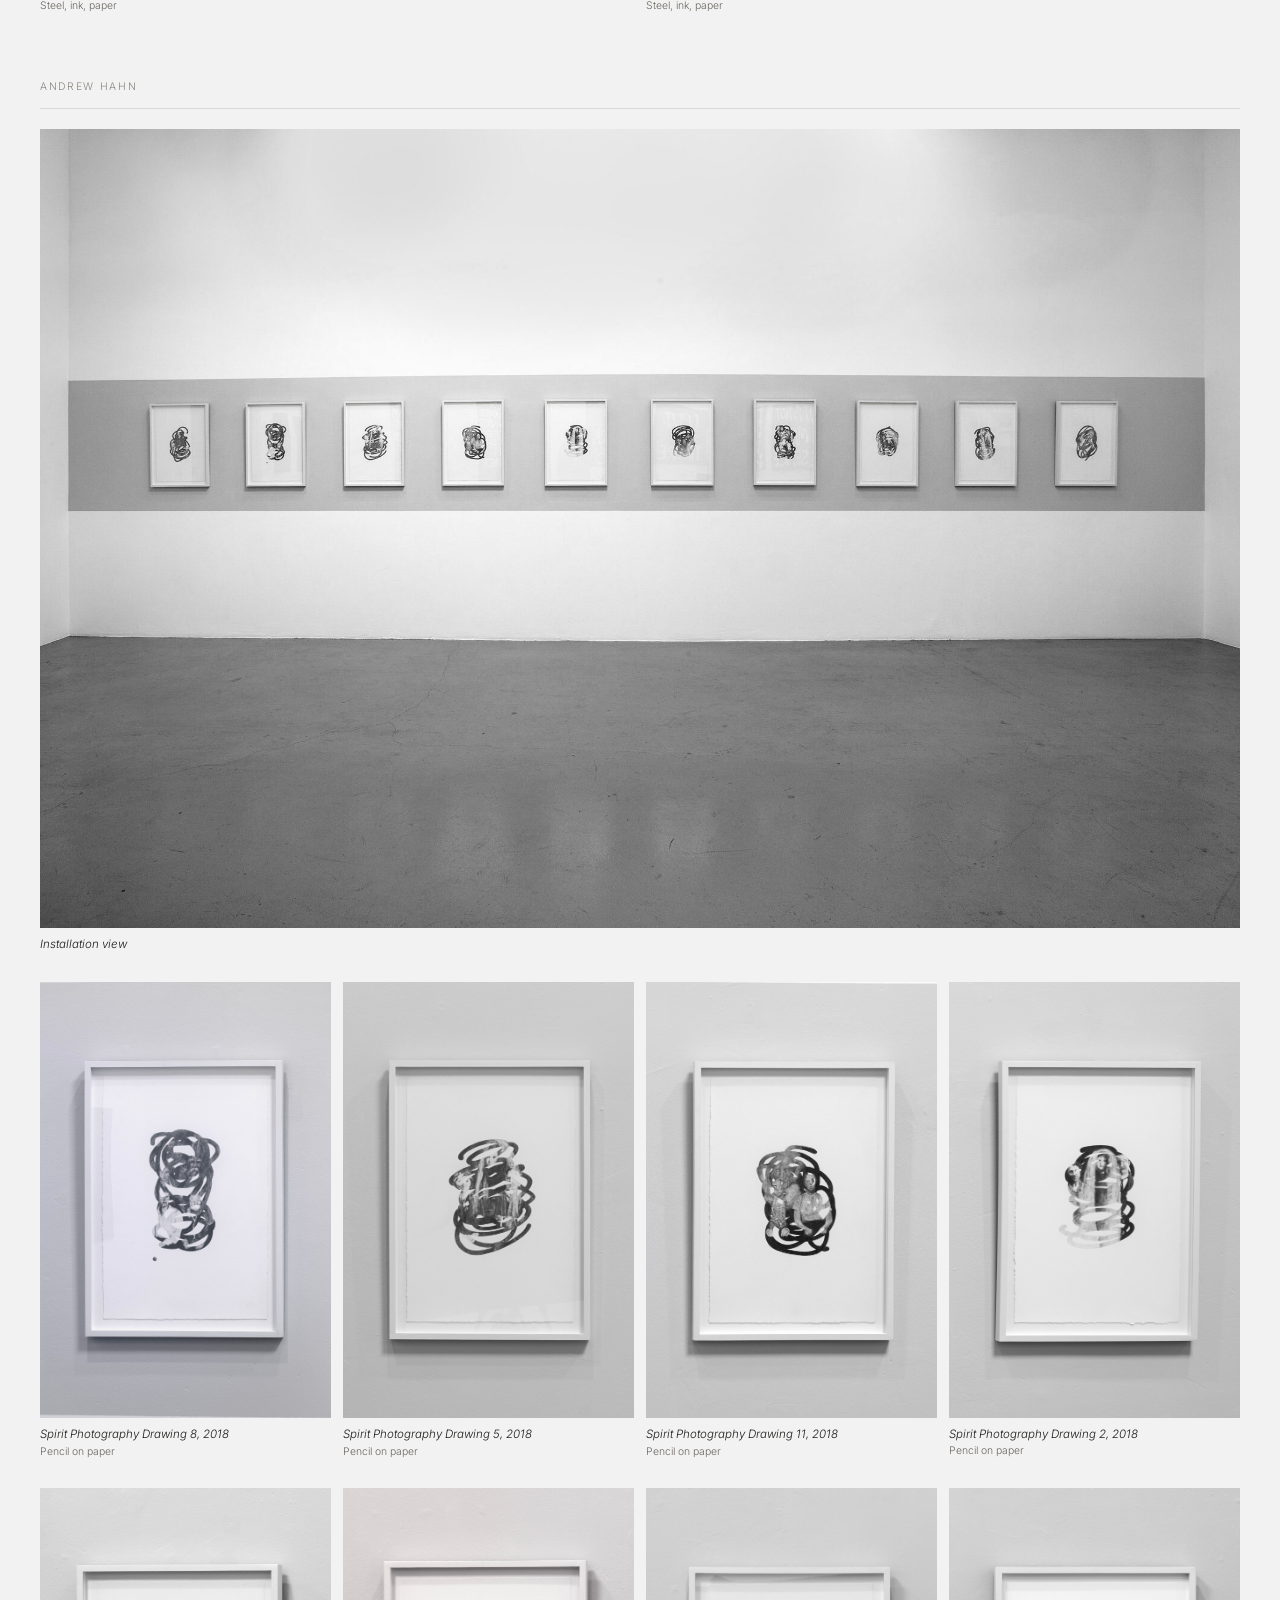
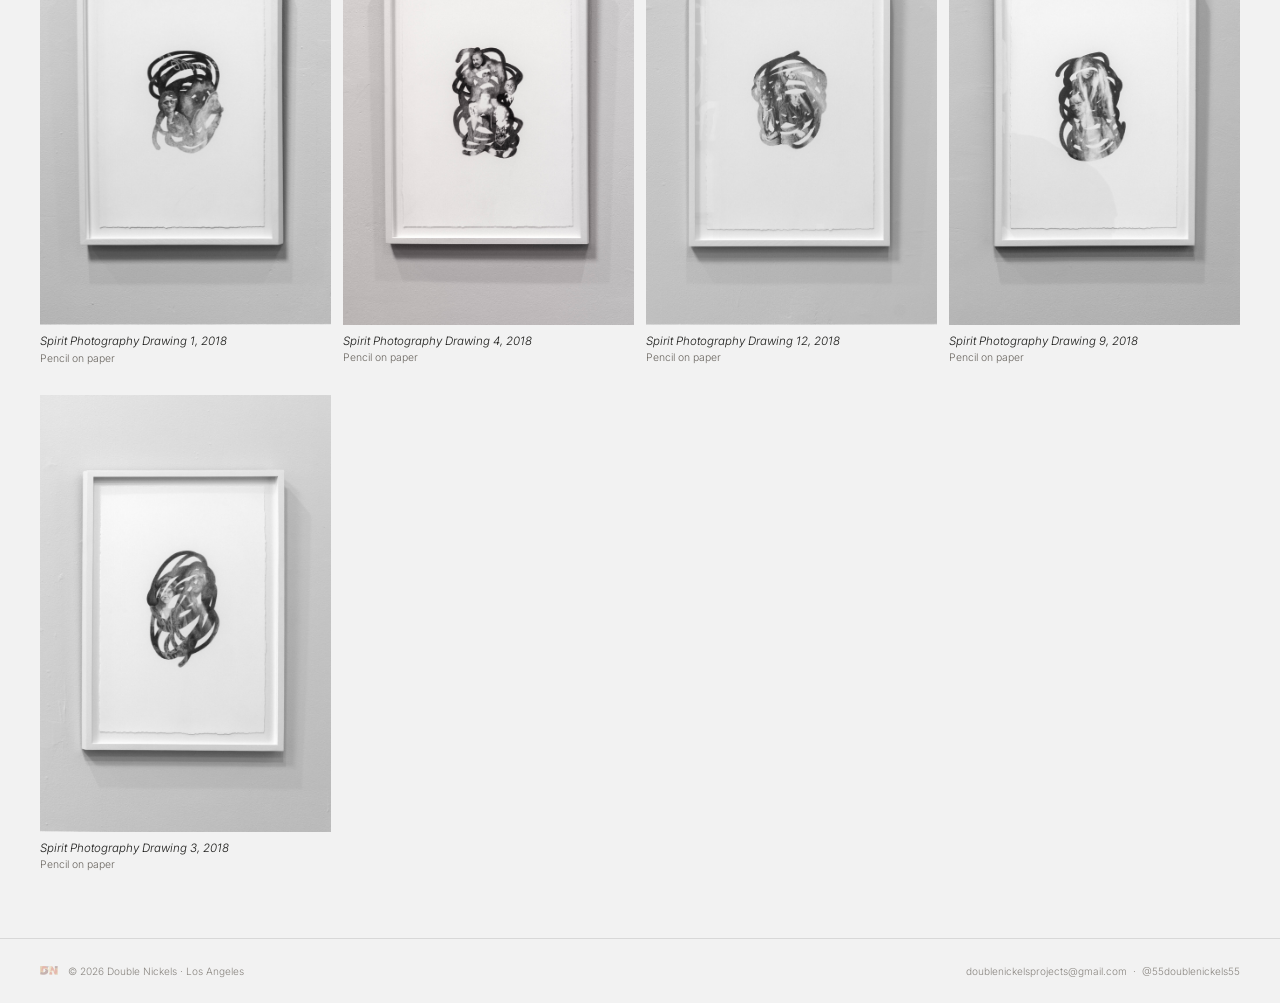
==== commit 3b80905e: "Add files via upload" ====
--- a/hurdy-gurdy-man.html
+++ b/hurdy-gurdy-man.html
@@ -20,6 +20,18 @@
       align-items: start;
     }
 
+    /* ── Artist name links in intro ── */
+    .artist-link {
+      color: inherit;
+      text-decoration: none;
+      border-bottom: 0.5px solid #1A1A18;
+      transition: color 0.15s, border-color 0.15s;
+    }
+    .artist-link:hover {
+      color: #6A6660;
+      border-color: #6A6660;
+    }
+
     /* ── Gallery sections ── */
     .gallery-section {
       padding: 3rem 2.5rem 0;
@@ -99,12 +111,12 @@
       gap: 0.75rem;
     }
 
-    .diptych-uniform .grid-item {
+    .diptych-uniform .diptych-cell .grid-item {
       aspect-ratio: 3/2;
       overflow: hidden;
     }
 
-    .diptych-uniform .grid-item img {
+    .diptych-uniform .diptych-cell .grid-item img {
       width: 100%;
       height: 100%;
       object-fit: cover;
@@ -116,6 +128,26 @@
       height: auto;
       display: block;
       transition: opacity 0.25s;
+    }
+
+    /* ── Thumbnail captions ── */
+    .thumb-caption {
+      padding: 0.5rem 0 1rem;
+    }
+
+    .thumb-caption-title {
+      display: block;
+      font-size: 0.72rem;
+      font-style: italic;
+      color: #1A1A18;
+      line-height: 1.5;
+    }
+
+    .thumb-caption-meta {
+      display: block;
+      font-size: 0.65rem;
+      color: #6A6660;
+      line-height: 1.6;
     }
 
     .grid-item:hover img { opacity: 0.82; }
@@ -337,12 +369,12 @@
     <h1 class="exh-title">The Hurdy<br>Gurdy Man</h1>
     <div>
       <p class="exh-artists">
-        Andrew Hahn<br>
-        Dave Hughes<br>
-        Mitchell Syrop
+        <a href="#andrew-hahn" class="artist-link">Andrew Hahn</a><br>
+        <a href="#dave-hughes" class="artist-link">Dave Hughes</a><br>
+        <a href="#mitchell-syrop" class="artist-link">Mitchell Syrop</a>
       </p>
       <p class="exh-meta">
-        Henry Taylor Gallery<br>
+        at Henry Taylor Gallery<br>
         510 Bernard St, Los Angeles<br>
         May 9 – 29, 2026
       </p>
@@ -355,58 +387,207 @@
     <div class="gallery-section">
       <p class="gallery-label">Installation</p>
       <div class="grid-installation">
-        <div class="grid-item" data-index="0" data-artist="" data-title="Installation view" data-year=""><img src="installation-1.jpg" alt="Installation view 1"></div>
-        <div class="grid-item" data-index="1" data-artist="" data-title="Installation view" data-year=""><img src="installation-2.jpg" alt="Installation view 2"></div>
+        <div class="grid-item" data-index="0" data-artist="" data-title="Installation view" data-year="">
+          <img src="installation-1.jpg" alt="Installation view 1">
+          <div class="thumb-caption">
+            <span class="thumb-caption-title">Installation view</span>
+          </div>
+        </div>
+        <div class="grid-item" data-index="1" data-artist="" data-title="Installation view" data-year="">
+          <img src="installation-2.jpg" alt="Installation view 2">
+          <div class="thumb-caption">
+            <span class="thumb-caption-title">Installation view</span>
+          </div>
+        </div>
       </div>
     </div>
 
     <!-- Mitchell Syrop -->
-    <div class="gallery-section">
+    <div class="gallery-section" id="mitchell-syrop">
       <p class="gallery-label">Mitchell Syrop</p>
       <div class="grid-artwork">
-        <div class="grid-item featured" data-index="2" data-artist="Mitchell Syrop" data-title="I Put That Mark in Your Head" data-year="2004"><img src="mitchell-1.jpg" alt="Mitchell Syrop"></div>
+        <div class="grid-item featured" data-index="2" data-artist="Mitchell Syrop" data-title="I Put That Mark in Your Head" data-year="2004">
+          <img src="mitchell-1.jpg" alt="Mitchell Syrop">
+          <div class="thumb-caption">
+            <span class="thumb-caption-title">Mitchell Syrop</span>
+          </div>
+        </div>
         <div class="diptych">
-          <div class="grid-item" data-index="3" data-artist="Mitchell Syrop" data-title="Character" data-year="2026"><img src="mitchell-2.jpg" alt="Mitchell Syrop"></div>
-          <div class="grid-item" data-index="4" data-artist="Mitchell Syrop" data-title="Mechanism" data-year="2026"><img src="mitchell-3.jpg" alt="Mitchell Syrop"></div>
+          <div class="grid-item" data-index="3" data-artist="Mitchell Syrop" data-title="Character" data-year="2026">
+            <img src="mitchell-2.jpg" alt="Mitchell Syrop">
+            <div class="thumb-caption">
+              <span class="thumb-caption-title">Character, 2026</span>
+              <span class="thumb-caption-meta">Acrylic on museum board</span>
+            </div>
+          </div>
+          <div class="grid-item" data-index="4" data-artist="Mitchell Syrop" data-title="Mechanism" data-year="2026">
+            <img src="mitchell-3.jpg" alt="Mitchell Syrop">
+            <div class="thumb-caption">
+              <span class="thumb-caption-title">Mechanism, 2026</span>
+              <span class="thumb-caption-meta">Acrylic on museum board</span>
+            </div>
+          </div>
         </div>
         <div class="diptych">
-          <div class="grid-item" data-index="5" data-artist="Mitchell Syrop" data-title="Semi Demi" data-year="2026"><img src="mitchell-4.jpg" alt="Mitchell Syrop"></div>
-          <div class="grid-item" data-index="6" data-artist="Mitchell Syrop" data-title="Spread Bleed" data-year="2026"><img src="mitchell-5.jpg" alt="Mitchell Syrop"></div>
+          <div class="grid-item" data-index="5" data-artist="Mitchell Syrop" data-title="Semi Demi" data-year="2026">
+            <img src="mitchell-4.jpg" alt="Mitchell Syrop">
+            <div class="thumb-caption">
+              <span class="thumb-caption-title">Semi Demi, 2026</span>
+              <span class="thumb-caption-meta">Ink and acrylic on paper</span>
+            </div>
+          </div>
+          <div class="grid-item" data-index="6" data-artist="Mitchell Syrop" data-title="Spread Bleed" data-year="2026">
+            <img src="mitchell-5.jpg" alt="Mitchell Syrop">
+            <div class="thumb-caption">
+              <span class="thumb-caption-title">Spread Bleed, 2026</span>
+              <span class="thumb-caption-meta">Ink and acrylic on paper</span>
+            </div>
+          </div>
         </div>
       </div>
     </div>
 
     <!-- Dave Hughes -->
-    <div class="gallery-section">
+    <div class="gallery-section" id="dave-hughes">
       <p class="gallery-label">Dave Hughes</p>
       <div class="grid-dave">
-        <div class="grid-item featured" data-index="7" data-artist="Dave Hughes" data-title="Installation view" data-year=""><img src="dave-1.jpg" alt="Dave Hughes"></div>
-        <div class="grid-item" data-index="8" data-artist="Dave Hughes" data-title="Untitled" data-year="2025–26"><img src="dave-2.jpg" alt="Dave Hughes"></div>
-        <div class="grid-item" data-index="9" data-artist="Dave Hughes" data-title="Untitled" data-year="2025–26"><img src="dave-3.jpg" alt="Dave Hughes"></div>
-        <div class="grid-item" data-index="10" data-artist="Dave Hughes" data-title="Untitled" data-year="2025–26"><img src="dave-4.jpg" alt="Dave Hughes"></div>
-        <div class="grid-item" data-index="11" data-artist="Dave Hughes" data-title="Untitled" data-year="2025–26"><img src="dave-5.jpg" alt="Dave Hughes"></div>
-        <div class="grid-item" data-index="12" data-artist="Dave Hughes" data-title="Untitled" data-year="2025–26"><img src="dave-6.jpg" alt="Dave Hughes"></div>
+        <div class="grid-item featured" data-index="7" data-artist="Dave Hughes" data-title="Installation view" data-year="">
+          <img src="dave-1.jpg" alt="Dave Hughes">
+          <div class="thumb-caption">
+            <span class="thumb-caption-title">Installation view</span>
+          </div>
+        </div>
+        <div class="grid-item" data-index="8" data-artist="Dave Hughes" data-title="Untitled" data-year="2025–26">
+          <img src="dave-2.jpg" alt="Dave Hughes">
+          <div class="thumb-caption">
+            <span class="thumb-caption-title">Untitled, 2025–26</span>
+            <span class="thumb-caption-meta">Pencil and ink on paper mylar</span>
+          </div>
+        </div>
+        <div class="grid-item" data-index="9" data-artist="Dave Hughes" data-title="Untitled" data-year="2025–26">
+          <img src="dave-3.jpg" alt="Dave Hughes">
+          <div class="thumb-caption">
+            <span class="thumb-caption-title">Untitled, 2025–26</span>
+            <span class="thumb-caption-meta">Pencil and ink on paper mylar</span>
+          </div>
+        </div>
+        <div class="grid-item" data-index="10" data-artist="Dave Hughes" data-title="Untitled" data-year="2025–26">
+          <img src="dave-4.jpg" alt="Dave Hughes">
+          <div class="thumb-caption">
+            <span class="thumb-caption-title">Untitled, 2025–26</span>
+            <span class="thumb-caption-meta">Pencil and ink on paper mylar</span>
+          </div>
+        </div>
+        <div class="grid-item" data-index="11" data-artist="Dave Hughes" data-title="Untitled" data-year="2025–26">
+          <img src="dave-5.jpg" alt="Dave Hughes">
+          <div class="thumb-caption">
+            <span class="thumb-caption-title">Untitled, 2025–26</span>
+            <span class="thumb-caption-meta">Pencil and ink on paper mylar</span>
+          </div>
+        </div>
+        <div class="grid-item" data-index="12" data-artist="Dave Hughes" data-title="Untitled" data-year="2025–26">
+          <img src="dave-6.jpg" alt="Dave Hughes">
+          <div class="thumb-caption">
+            <span class="thumb-caption-title">Untitled, 2025–26</span>
+            <span class="thumb-caption-meta">Pencil and ink on paper mylar</span>
+          </div>
+        </div>
         <div class="diptych-uniform">
-          <div class="grid-item" data-index="13" data-artist="Dave Hughes" data-title="Untitled" data-year="2026"><img src="dave-7.jpg" alt="Dave Hughes"></div>
-          <div class="grid-item" data-index="14" data-artist="Dave Hughes" data-title="Untitled" data-year="2026"><img src="dave-8.jpg" alt="Dave Hughes"></div>
+          <div class="diptych-cell">
+            <div class="grid-item" data-index="13" data-artist="Dave Hughes" data-title="Untitled" data-year="2026">
+              <img src="dave-7.jpg" alt="Dave Hughes">
+            </div>
+            <div class="thumb-caption">
+              <span class="thumb-caption-title">Untitled, 2026</span>
+              <span class="thumb-caption-meta">Steel, ink, paper</span>
+            </div>
+          </div>
+          <div class="diptych-cell">
+            <div class="grid-item" data-index="14" data-artist="Dave Hughes" data-title="Untitled" data-year="2026">
+              <img src="dave-8.jpg" alt="Dave Hughes">
+            </div>
+            <div class="thumb-caption">
+              <span class="thumb-caption-title">Untitled, 2026</span>
+              <span class="thumb-caption-meta">Steel, ink, paper</span>
+            </div>
+          </div>
         </div>
       </div>
     </div>
 
     <!-- Andrew Hahn -->
-    <div class="gallery-section">
+    <div class="gallery-section" id="andrew-hahn">
       <p class="gallery-label">Andrew Hahn</p>
       <div class="grid-andrew">
-        <div class="grid-item featured" data-index="15" data-artist="Andrew Hahn" data-title="Installation view" data-year=""><img src="andrew-1.jpg" alt="Andrew Hahn"></div>
-        <div class="grid-item" data-index="16" data-artist="Andrew Hahn" data-title="Spirit Photography Drawing 8" data-year="2018"><img src="andrew-2.jpg" alt="Andrew Hahn"></div>
-        <div class="grid-item" data-index="17" data-artist="Andrew Hahn" data-title="Spirit Photography Drawing 5" data-year="2018"><img src="andrew-3.jpg" alt="Andrew Hahn"></div>
-        <div class="grid-item" data-index="18" data-artist="Andrew Hahn" data-title="Spirit Photography Drawing 11" data-year="2018"><img src="andrew-4.jpg" alt="Andrew Hahn"></div>
-        <div class="grid-item" data-index="19" data-artist="Andrew Hahn" data-title="Spirit Photography Drawing 2" data-year="2018"><img src="andrew-5.jpg" alt="Andrew Hahn"></div>
-        <div class="grid-item" data-index="20" data-artist="Andrew Hahn" data-title="Spirit Photography Drawing 1" data-year="2018"><img src="andrew-6.jpg" alt="Andrew Hahn"></div>
-        <div class="grid-item" data-index="21" data-artist="Andrew Hahn" data-title="Spirit Photography Drawing 4" data-year="2018"><img src="andrew-7.jpg" alt="Andrew Hahn"></div>
-        <div class="grid-item" data-index="22" data-artist="Andrew Hahn" data-title="Spirit Photography Drawing 12" data-year="2018"><img src="andrew-8.jpg" alt="Andrew Hahn"></div>
-        <div class="grid-item" data-index="23" data-artist="Andrew Hahn" data-title="Spirit Photography Drawing 9" data-year="2018"><img src="andrew-9.jpg" alt="Andrew Hahn"></div>
-        <div class="grid-item" data-index="24" data-artist="Andrew Hahn" data-title="Spirit Photography Drawing 3" data-year="2018"><img src="andrew-10.jpg" alt="Andrew Hahn"></div>
+        <div class="grid-item featured" data-index="15" data-artist="Andrew Hahn" data-title="Installation view" data-year="">
+          <img src="andrew-1.jpg" alt="Andrew Hahn">
+          <div class="thumb-caption">
+            <span class="thumb-caption-title">Installation view</span>
+          </div>
+        </div>
+        <div class="grid-item" data-index="16" data-artist="Andrew Hahn" data-title="Spirit Photography Drawing 8" data-year="2018">
+          <img src="andrew-2.jpg" alt="Andrew Hahn">
+          <div class="thumb-caption">
+            <span class="thumb-caption-title">Spirit Photography Drawing 8, 2018</span>
+            <span class="thumb-caption-meta">Pencil on paper</span>
+          </div>
+        </div>
+        <div class="grid-item" data-index="17" data-artist="Andrew Hahn" data-title="Spirit Photography Drawing 5" data-year="2018">
+          <img src="andrew-3.jpg" alt="Andrew Hahn">
+          <div class="thumb-caption">
+            <span class="thumb-caption-title">Spirit Photography Drawing 5, 2018</span>
+            <span class="thumb-caption-meta">Pencil on paper</span>
+          </div>
+        </div>
+        <div class="grid-item" data-index="18" data-artist="Andrew Hahn" data-title="Spirit Photography Drawing 11" data-year="2018">
+          <img src="andrew-4.jpg" alt="Andrew Hahn">
+          <div class="thumb-caption">
+            <span class="thumb-caption-title">Spirit Photography Drawing 11, 2018</span>
+            <span class="thumb-caption-meta">Pencil on paper</span>
+          </div>
+        </div>
+        <div class="grid-item" data-index="19" data-artist="Andrew Hahn" data-title="Spirit Photography Drawing 2" data-year="2018">
+          <img src="andrew-5.jpg" alt="Andrew Hahn">
+          <div class="thumb-caption">
+            <span class="thumb-caption-title">Spirit Photography Drawing 2, 2018</span>
+            <span class="thumb-caption-meta">Pencil on paper</span>
+          </div>
+        </div>
+        <div class="grid-item" data-index="20" data-artist="Andrew Hahn" data-title="Spirit Photography Drawing 1" data-year="2018">
+          <img src="andrew-6.jpg" alt="Andrew Hahn">
+          <div class="thumb-caption">
+            <span class="thumb-caption-title">Spirit Photography Drawing 1, 2018</span>
+            <span class="thumb-caption-meta">Pencil on paper</span>
+          </div>
+        </div>
+        <div class="grid-item" data-index="21" data-artist="Andrew Hahn" data-title="Spirit Photography Drawing 4" data-year="2018">
+          <img src="andrew-7.jpg" alt="Andrew Hahn">
+          <div class="thumb-caption">
+            <span class="thumb-caption-title">Spirit Photography Drawing 4, 2018</span>
+            <span class="thumb-caption-meta">Pencil on paper</span>
+          </div>
+        </div>
+        <div class="grid-item" data-index="22" data-artist="Andrew Hahn" data-title="Spirit Photography Drawing 12" data-year="2018">
+          <img src="andrew-8.jpg" alt="Andrew Hahn">
+          <div class="thumb-caption">
+            <span class="thumb-caption-title">Spirit Photography Drawing 12, 2018</span>
+            <span class="thumb-caption-meta">Pencil on paper</span>
+          </div>
+        </div>
+        <div class="grid-item" data-index="23" data-artist="Andrew Hahn" data-title="Spirit Photography Drawing 9" data-year="2018">
+          <img src="andrew-9.jpg" alt="Andrew Hahn">
+          <div class="thumb-caption">
+            <span class="thumb-caption-title">Spirit Photography Drawing 9, 2018</span>
+            <span class="thumb-caption-meta">Pencil on paper</span>
+          </div>
+        </div>
+        <div class="grid-item" data-index="24" data-artist="Andrew Hahn" data-title="Spirit Photography Drawing 3" data-year="2018">
+          <img src="andrew-10.jpg" alt="Andrew Hahn">
+          <div class="thumb-caption">
+            <span class="thumb-caption-title">Spirit Photography Drawing 3, 2018</span>
+            <span class="thumb-caption-meta">Pencil on paper</span>
+          </div>
+        </div>
       </div>
     </div>
 
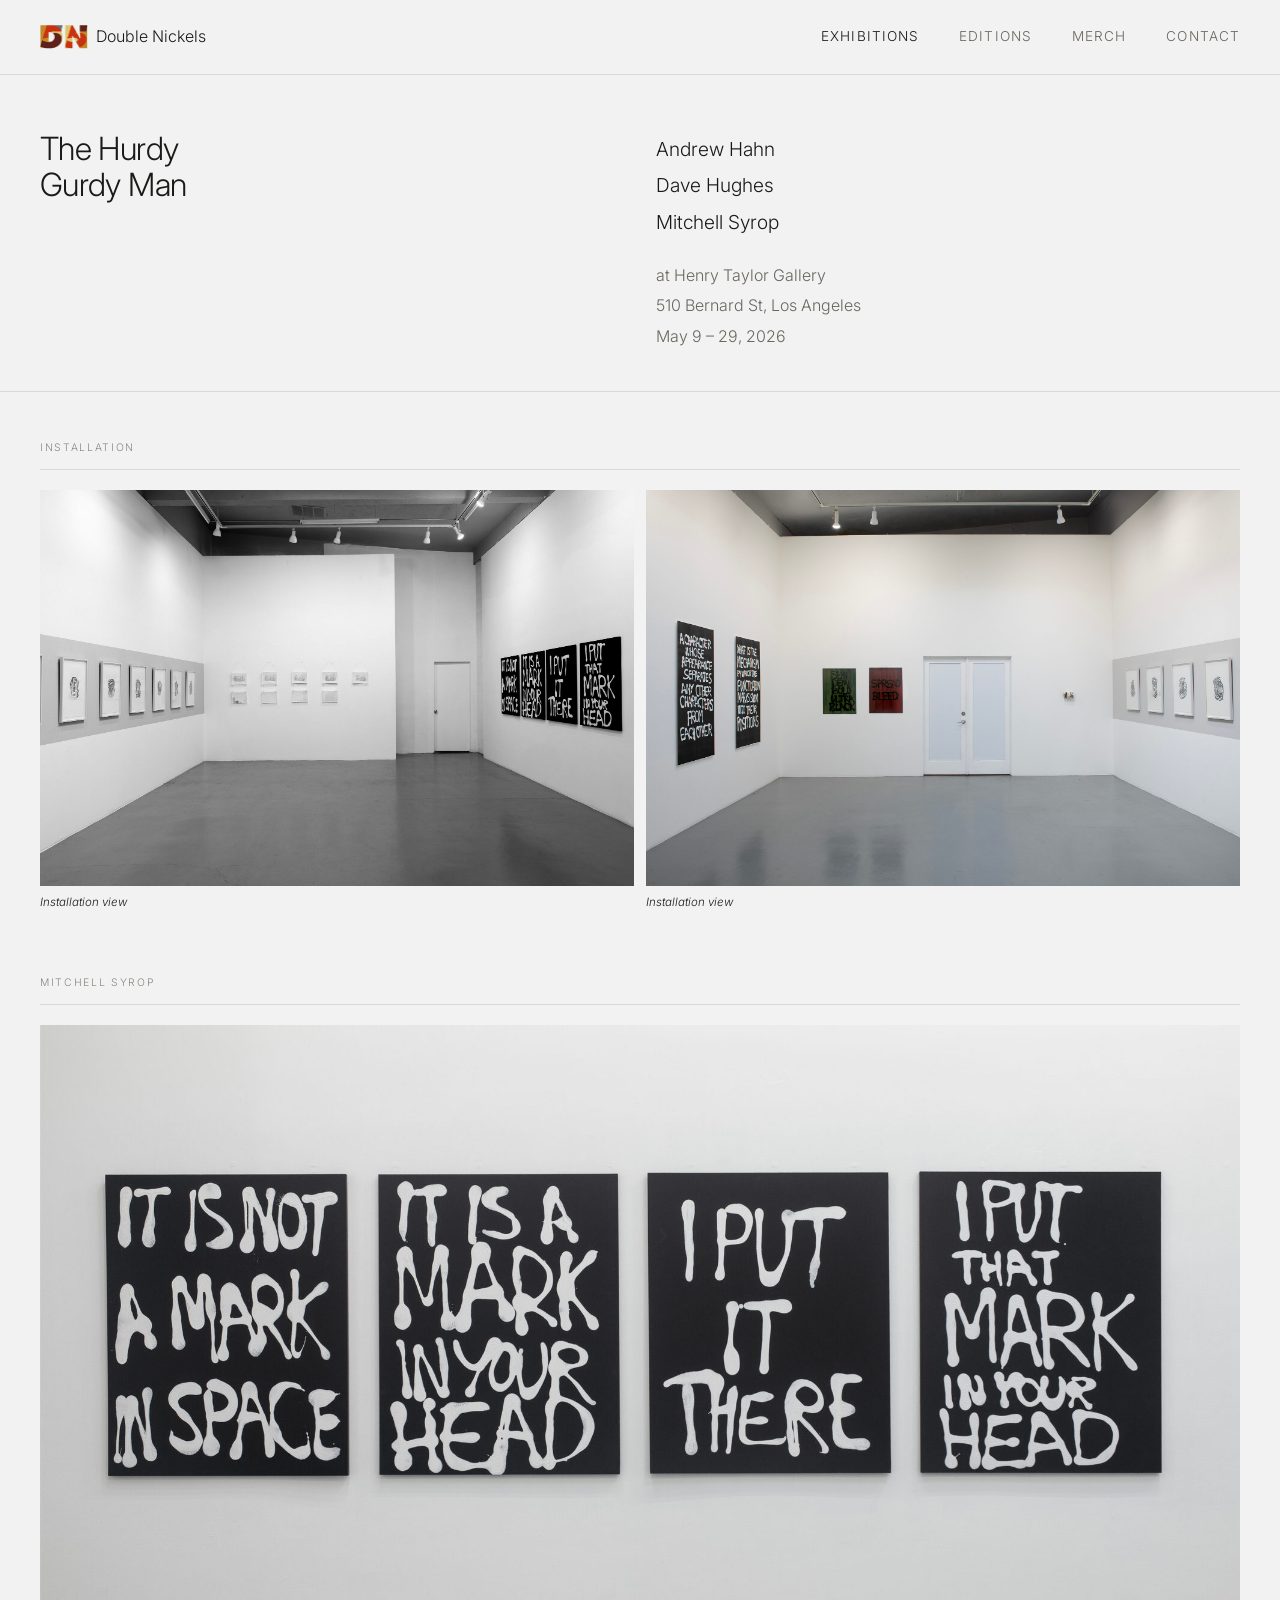
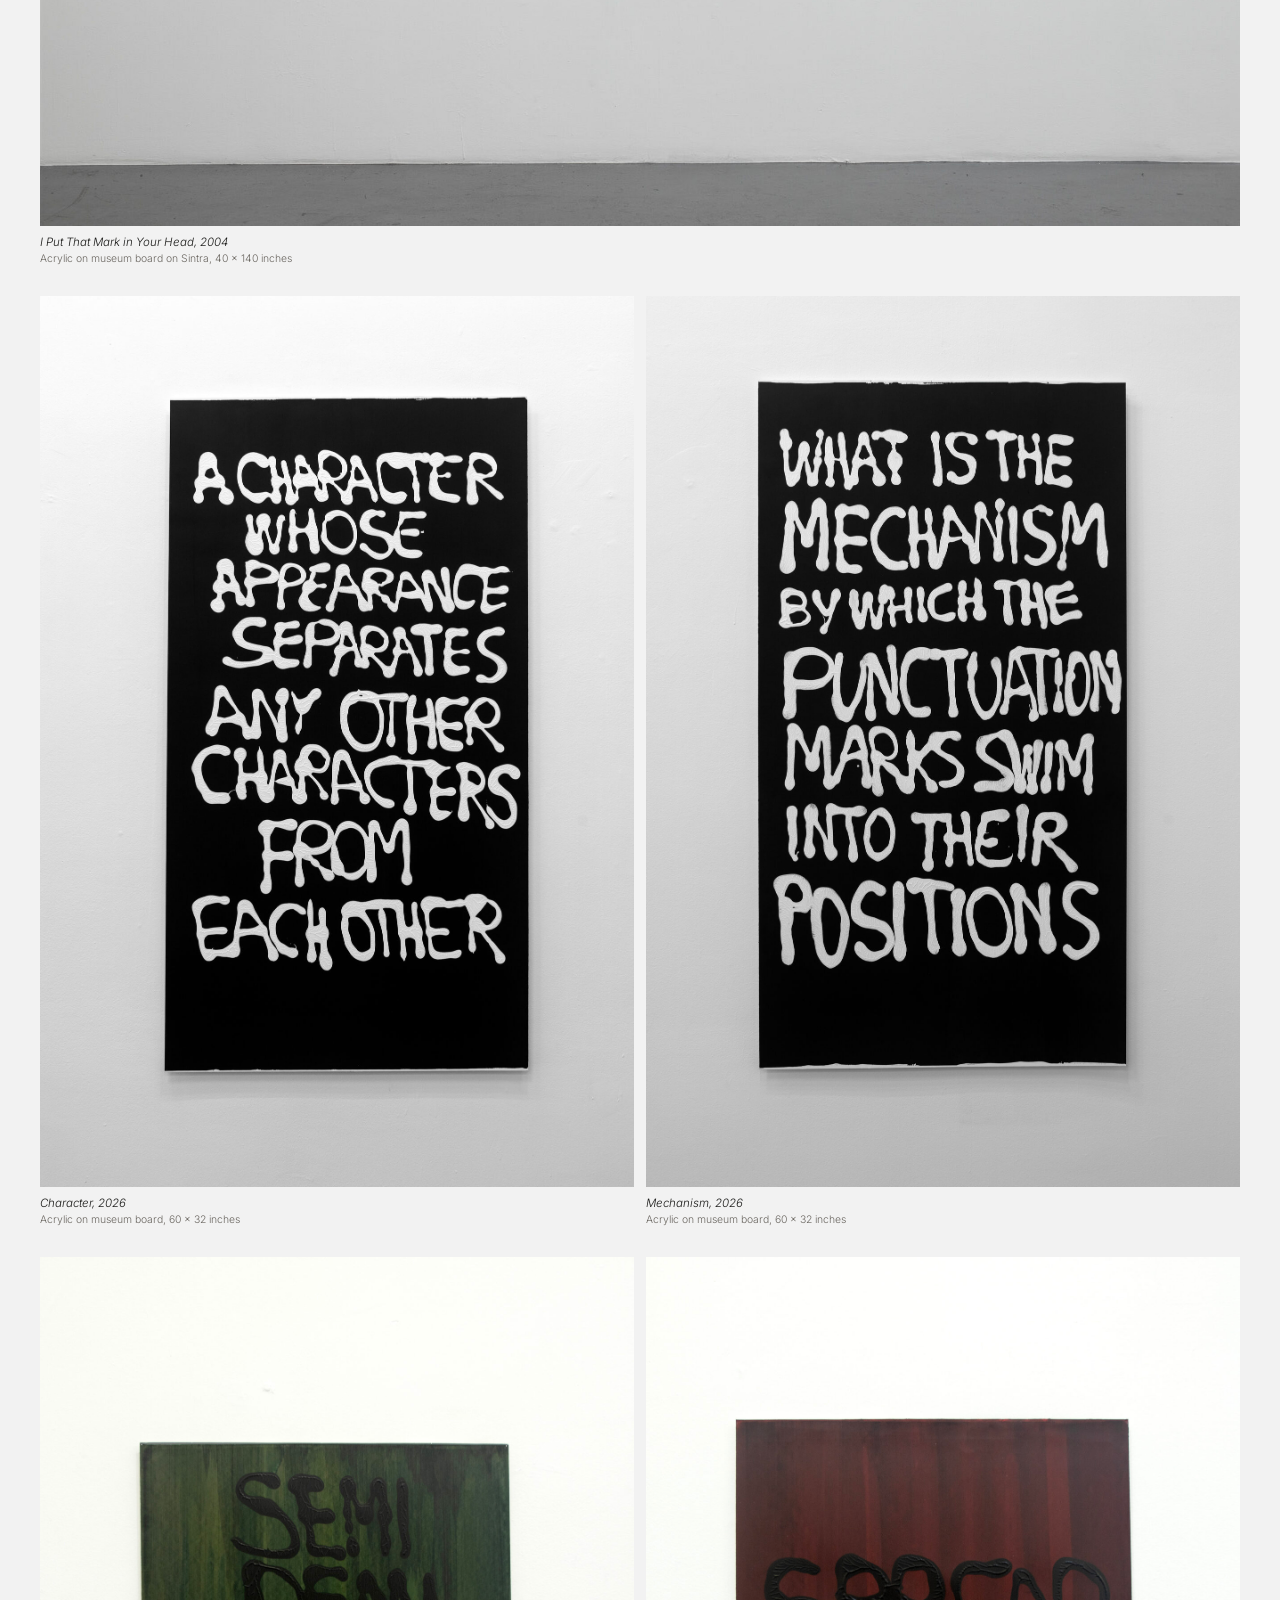
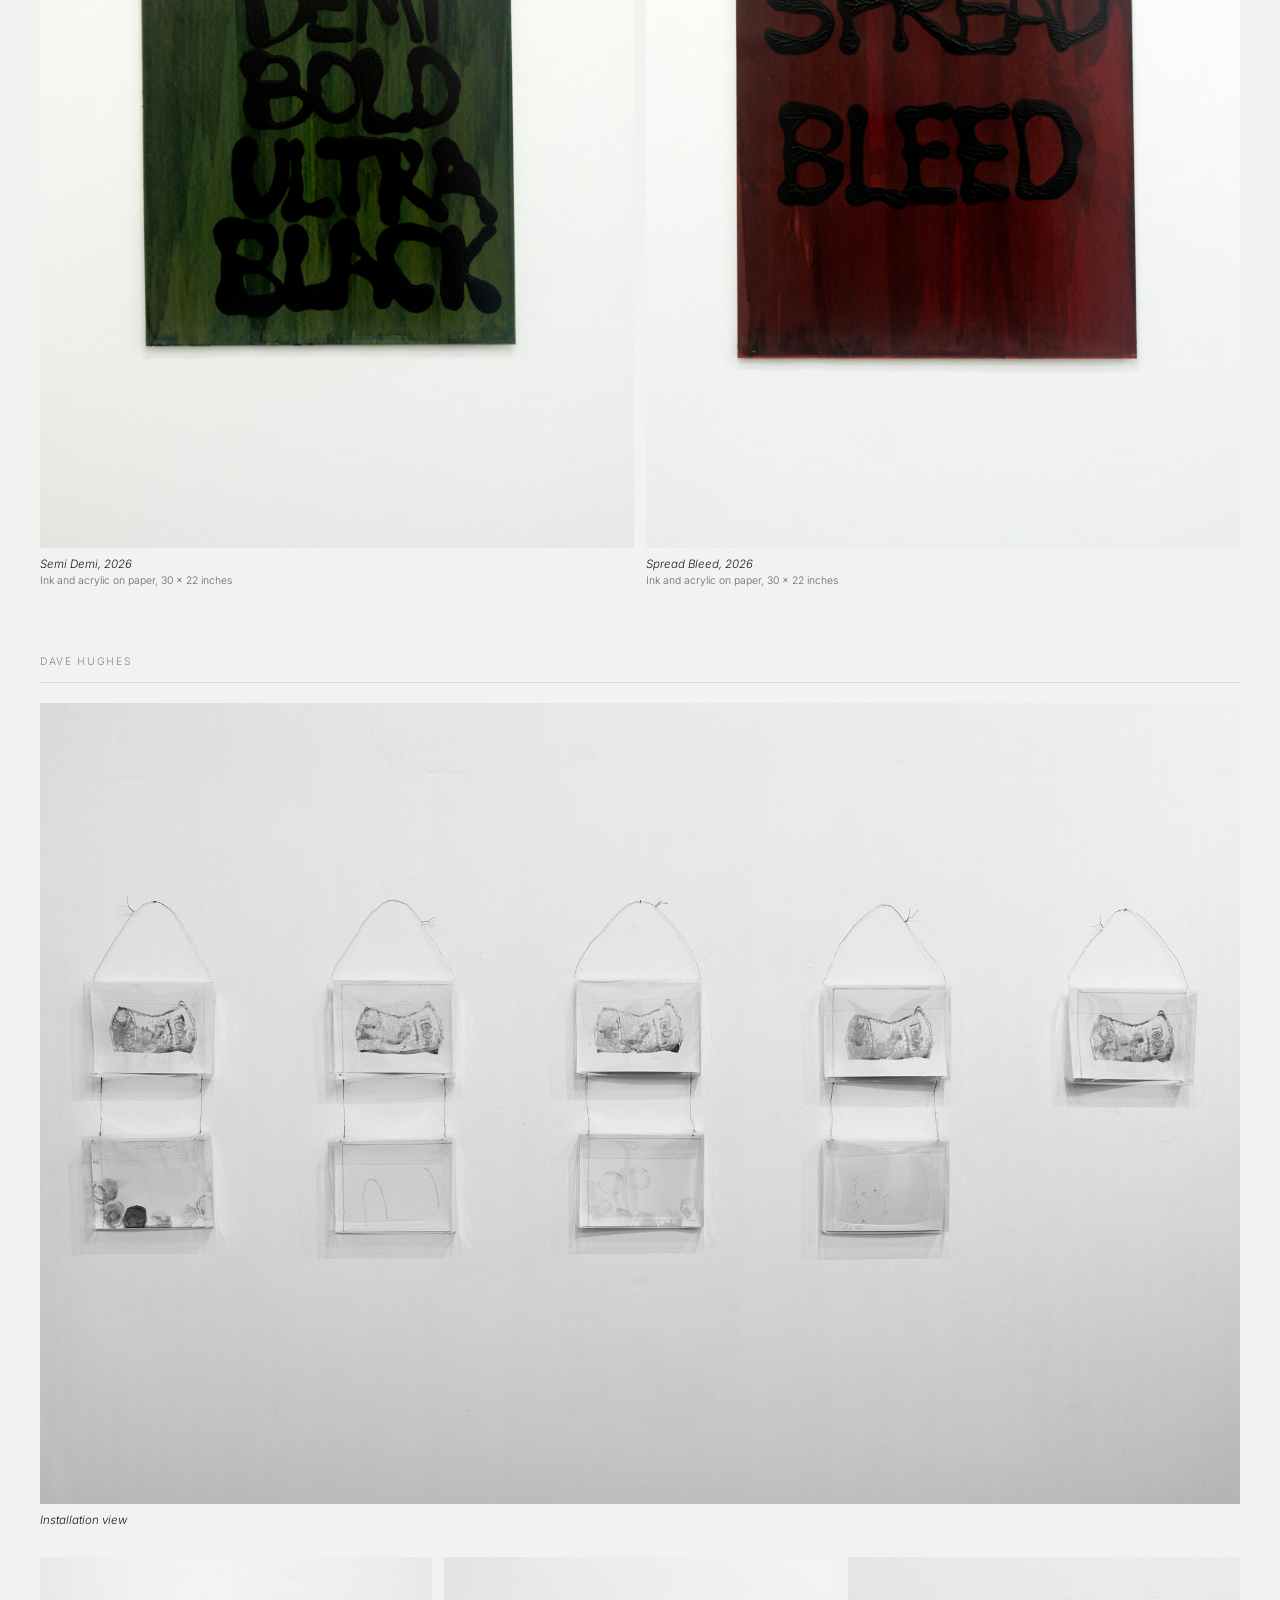
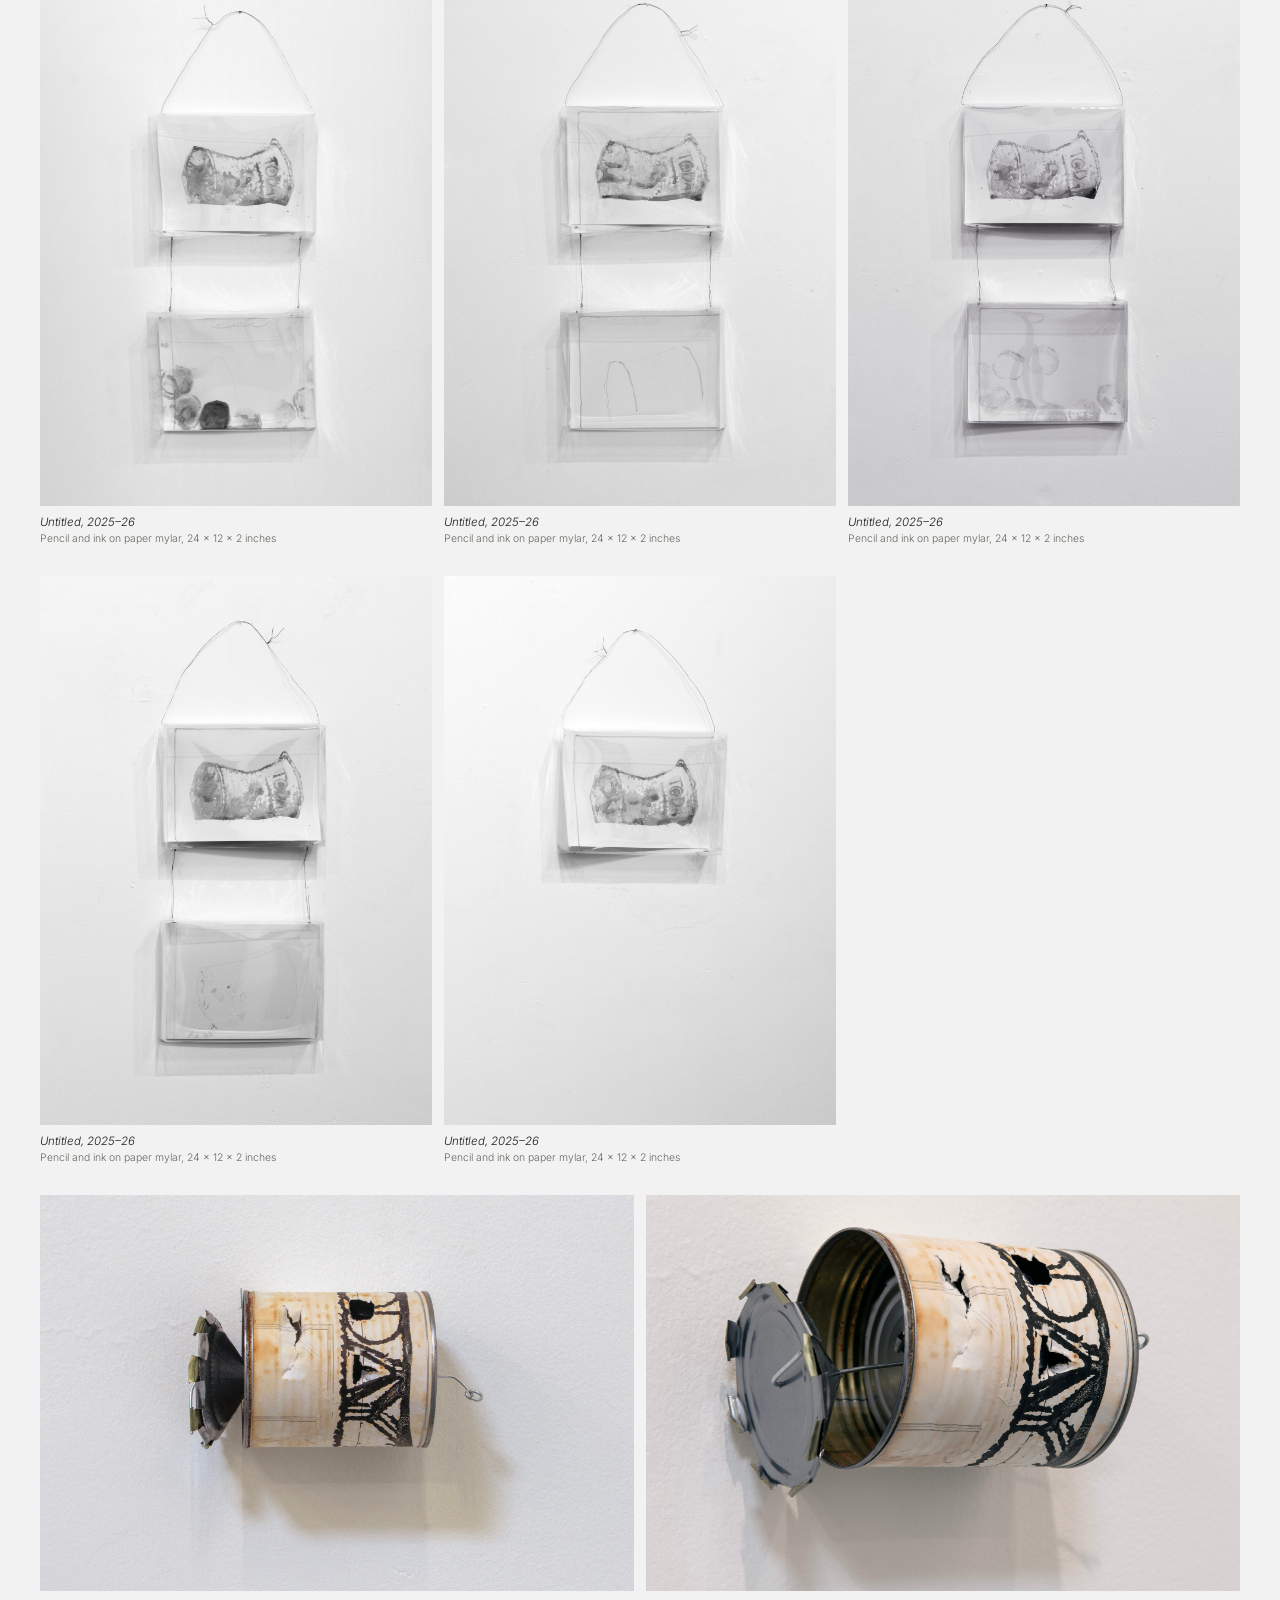
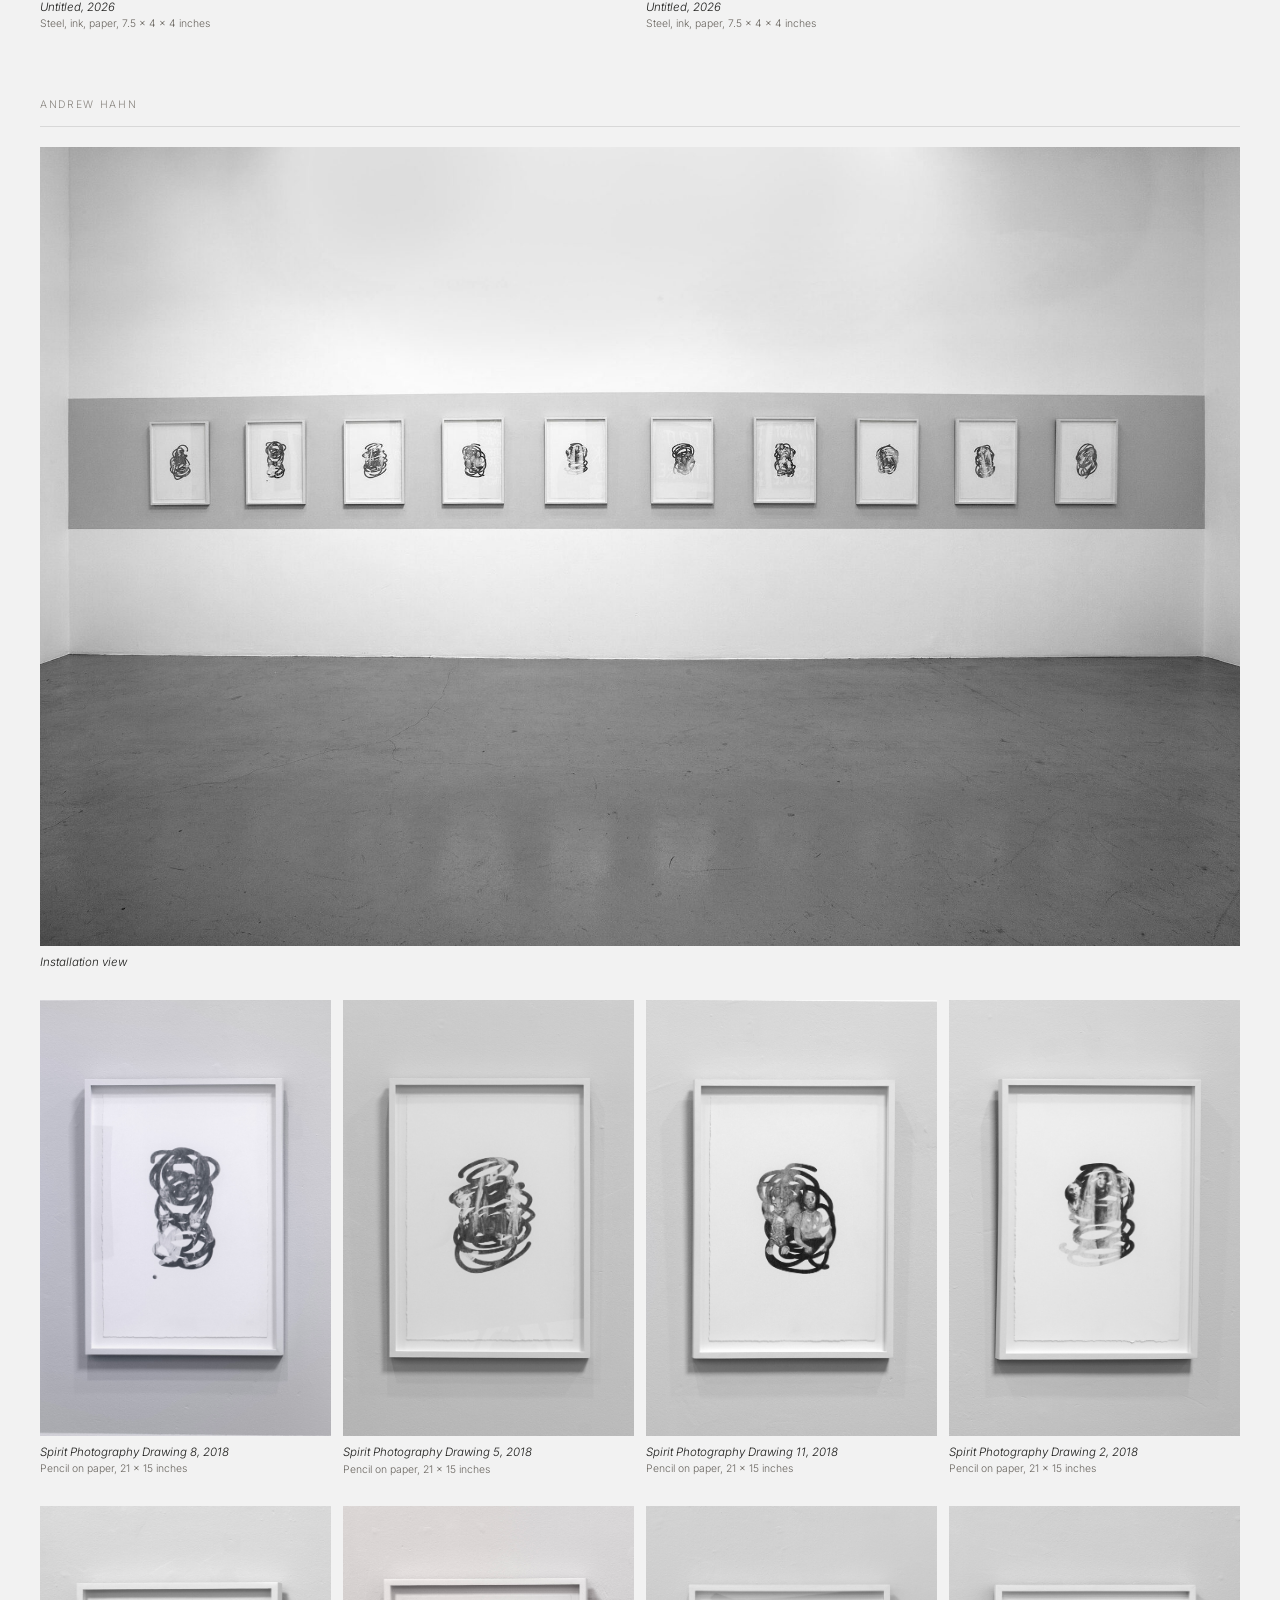
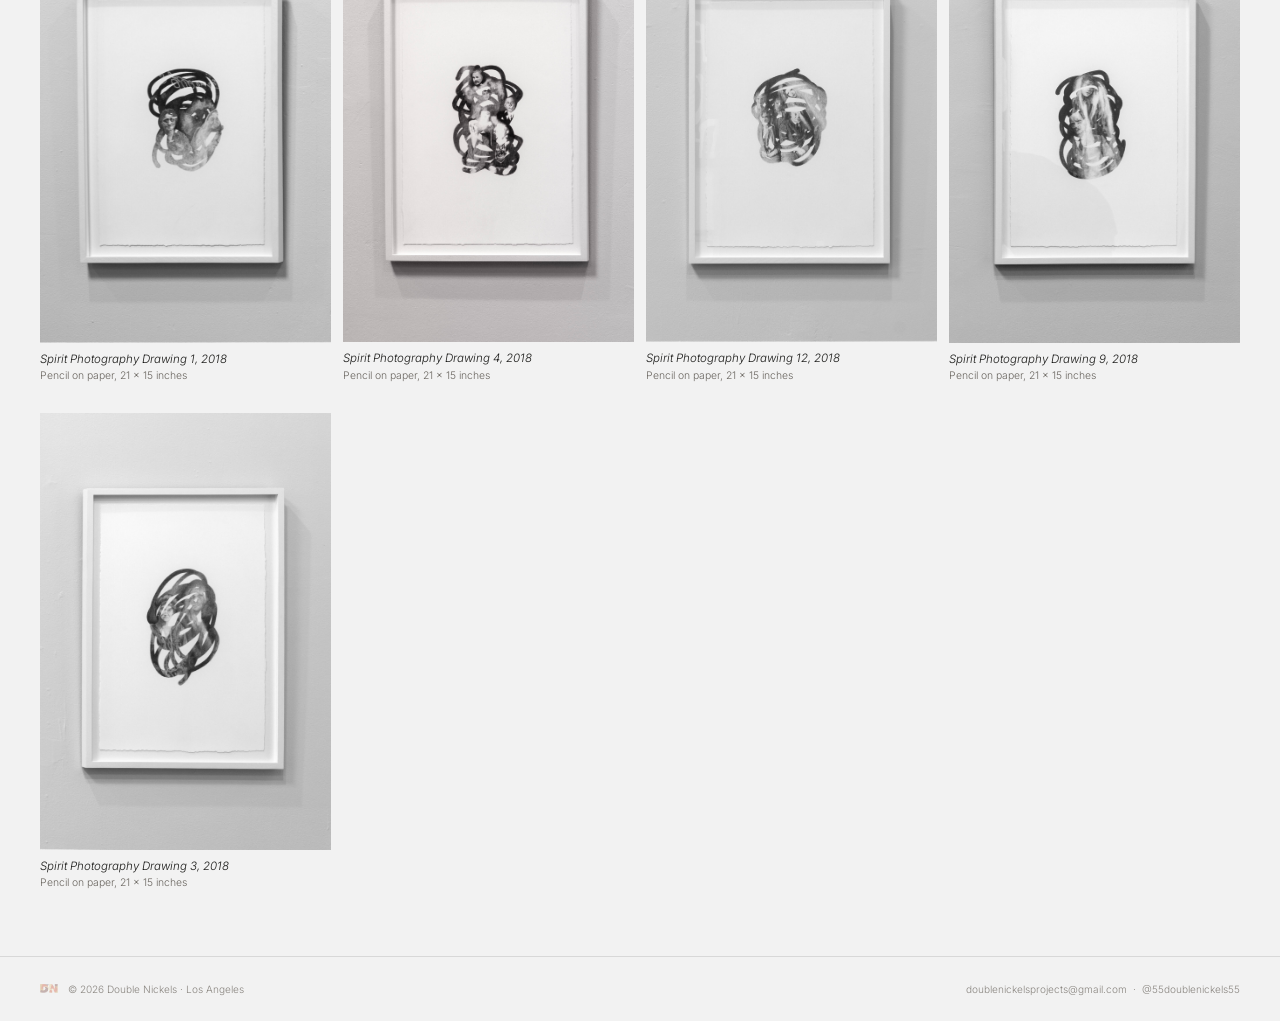
==== commit 9bc8dfaf: "Add files via upload" ====
--- a/hurdy-gurdy-man.html
+++ b/hurdy-gurdy-man.html
@@ -10,6 +10,9 @@
   <link rel="stylesheet" href="style.css">
   <style>
 
+    /* ── Override title size for this page ── */
+    .exh-title { font-size: clamp(1.4rem, 2.5vw, 2.2rem); }
+
     /* ── Exhibition intro ── */
     .exh-intro {
       padding: 3.5rem 2.5rem 2.5rem;
@@ -24,12 +27,10 @@
     .artist-link {
       color: inherit;
       text-decoration: none;
-      border-bottom: 0.5px solid #1A1A18;
-      transition: color 0.15s, border-color 0.15s;
+      transition: color 0.15s;
     }
     .artist-link:hover {
       color: #6A6660;
-      border-color: #6A6660;
     }
 
     /* ── Gallery sections ── */
@@ -150,7 +151,7 @@
       line-height: 1.6;
     }
 
-    .grid-item:hover img { opacity: 0.82; }
+    .grid-item:hover img { opacity: 1; }
 
     /* ── Lightbox ── */
     .lightbox {
@@ -409,7 +410,8 @@
         <div class="grid-item featured" data-index="2" data-artist="Mitchell Syrop" data-title="I Put That Mark in Your Head" data-year="2004">
           <img src="mitchell-1.jpg" alt="Mitchell Syrop">
           <div class="thumb-caption">
-            <span class="thumb-caption-title">Mitchell Syrop</span>
+            <span class="thumb-caption-title">I Put That Mark in Your Head, 2004</span>
+            <span class="thumb-caption-meta">Acrylic on museum board on Sintra, 40 × 140 inches</span>
           </div>
         </div>
         <div class="diptych">
@@ -417,14 +419,14 @@
             <img src="mitchell-2.jpg" alt="Mitchell Syrop">
             <div class="thumb-caption">
               <span class="thumb-caption-title">Character, 2026</span>
-              <span class="thumb-caption-meta">Acrylic on museum board</span>
+              <span class="thumb-caption-meta">Acrylic on museum board, 60 × 32 inches</span>
             </div>
           </div>
           <div class="grid-item" data-index="4" data-artist="Mitchell Syrop" data-title="Mechanism" data-year="2026">
             <img src="mitchell-3.jpg" alt="Mitchell Syrop">
             <div class="thumb-caption">
               <span class="thumb-caption-title">Mechanism, 2026</span>
-              <span class="thumb-caption-meta">Acrylic on museum board</span>
+              <span class="thumb-caption-meta">Acrylic on museum board, 60 × 32 inches</span>
             </div>
           </div>
         </div>
@@ -433,14 +435,14 @@
             <img src="mitchell-4.jpg" alt="Mitchell Syrop">
             <div class="thumb-caption">
               <span class="thumb-caption-title">Semi Demi, 2026</span>
-              <span class="thumb-caption-meta">Ink and acrylic on paper</span>
+              <span class="thumb-caption-meta">Ink and acrylic on paper, 30 × 22 inches</span>
             </div>
           </div>
           <div class="grid-item" data-index="6" data-artist="Mitchell Syrop" data-title="Spread Bleed" data-year="2026">
             <img src="mitchell-5.jpg" alt="Mitchell Syrop">
             <div class="thumb-caption">
               <span class="thumb-caption-title">Spread Bleed, 2026</span>
-              <span class="thumb-caption-meta">Ink and acrylic on paper</span>
+              <span class="thumb-caption-meta">Ink and acrylic on paper, 30 × 22 inches</span>
             </div>
           </div>
         </div>
@@ -461,35 +463,35 @@
           <img src="dave-2.jpg" alt="Dave Hughes">
           <div class="thumb-caption">
             <span class="thumb-caption-title">Untitled, 2025–26</span>
-            <span class="thumb-caption-meta">Pencil and ink on paper mylar</span>
+            <span class="thumb-caption-meta">Pencil and ink on paper mylar, 24 × 12 × 2 inches</span>
           </div>
         </div>
         <div class="grid-item" data-index="9" data-artist="Dave Hughes" data-title="Untitled" data-year="2025–26">
           <img src="dave-3.jpg" alt="Dave Hughes">
           <div class="thumb-caption">
             <span class="thumb-caption-title">Untitled, 2025–26</span>
-            <span class="thumb-caption-meta">Pencil and ink on paper mylar</span>
+            <span class="thumb-caption-meta">Pencil and ink on paper mylar, 24 × 12 × 2 inches</span>
           </div>
         </div>
         <div class="grid-item" data-index="10" data-artist="Dave Hughes" data-title="Untitled" data-year="2025–26">
           <img src="dave-4.jpg" alt="Dave Hughes">
           <div class="thumb-caption">
             <span class="thumb-caption-title">Untitled, 2025–26</span>
-            <span class="thumb-caption-meta">Pencil and ink on paper mylar</span>
+            <span class="thumb-caption-meta">Pencil and ink on paper mylar, 24 × 12 × 2 inches</span>
           </div>
         </div>
         <div class="grid-item" data-index="11" data-artist="Dave Hughes" data-title="Untitled" data-year="2025–26">
           <img src="dave-5.jpg" alt="Dave Hughes">
           <div class="thumb-caption">
             <span class="thumb-caption-title">Untitled, 2025–26</span>
-            <span class="thumb-caption-meta">Pencil and ink on paper mylar</span>
+            <span class="thumb-caption-meta">Pencil and ink on paper mylar, 24 × 12 × 2 inches</span>
           </div>
         </div>
         <div class="grid-item" data-index="12" data-artist="Dave Hughes" data-title="Untitled" data-year="2025–26">
           <img src="dave-6.jpg" alt="Dave Hughes">
           <div class="thumb-caption">
             <span class="thumb-caption-title">Untitled, 2025–26</span>
-            <span class="thumb-caption-meta">Pencil and ink on paper mylar</span>
+            <span class="thumb-caption-meta">Pencil and ink on paper mylar, 24 × 12 × 2 inches</span>
           </div>
         </div>
         <div class="diptych-uniform">
@@ -499,7 +501,7 @@
             </div>
             <div class="thumb-caption">
               <span class="thumb-caption-title">Untitled, 2026</span>
-              <span class="thumb-caption-meta">Steel, ink, paper</span>
+              <span class="thumb-caption-meta">Steel, ink, paper, 7.5 × 4 × 4 inches</span>
             </div>
           </div>
           <div class="diptych-cell">
@@ -508,7 +510,7 @@
             </div>
             <div class="thumb-caption">
               <span class="thumb-caption-title">Untitled, 2026</span>
-              <span class="thumb-caption-meta">Steel, ink, paper</span>
+              <span class="thumb-caption-meta">Steel, ink, paper, 7.5 × 4 × 4 inches</span>
             </div>
           </div>
         </div>
@@ -529,63 +531,63 @@
           <img src="andrew-2.jpg" alt="Andrew Hahn">
           <div class="thumb-caption">
             <span class="thumb-caption-title">Spirit Photography Drawing 8, 2018</span>
-            <span class="thumb-caption-meta">Pencil on paper</span>
+            <span class="thumb-caption-meta">Pencil on paper, 21 × 15 inches</span>
           </div>
         </div>
         <div class="grid-item" data-index="17" data-artist="Andrew Hahn" data-title="Spirit Photography Drawing 5" data-year="2018">
           <img src="andrew-3.jpg" alt="Andrew Hahn">
           <div class="thumb-caption">
             <span class="thumb-caption-title">Spirit Photography Drawing 5, 2018</span>
-            <span class="thumb-caption-meta">Pencil on paper</span>
+            <span class="thumb-caption-meta">Pencil on paper, 21 × 15 inches</span>
           </div>
         </div>
         <div class="grid-item" data-index="18" data-artist="Andrew Hahn" data-title="Spirit Photography Drawing 11" data-year="2018">
           <img src="andrew-4.jpg" alt="Andrew Hahn">
           <div class="thumb-caption">
             <span class="thumb-caption-title">Spirit Photography Drawing 11, 2018</span>
-            <span class="thumb-caption-meta">Pencil on paper</span>
+            <span class="thumb-caption-meta">Pencil on paper, 21 × 15 inches</span>
           </div>
         </div>
         <div class="grid-item" data-index="19" data-artist="Andrew Hahn" data-title="Spirit Photography Drawing 2" data-year="2018">
           <img src="andrew-5.jpg" alt="Andrew Hahn">
           <div class="thumb-caption">
             <span class="thumb-caption-title">Spirit Photography Drawing 2, 2018</span>
-            <span class="thumb-caption-meta">Pencil on paper</span>
+            <span class="thumb-caption-meta">Pencil on paper, 21 × 15 inches</span>
           </div>
         </div>
         <div class="grid-item" data-index="20" data-artist="Andrew Hahn" data-title="Spirit Photography Drawing 1" data-year="2018">
           <img src="andrew-6.jpg" alt="Andrew Hahn">
           <div class="thumb-caption">
             <span class="thumb-caption-title">Spirit Photography Drawing 1, 2018</span>
-            <span class="thumb-caption-meta">Pencil on paper</span>
+            <span class="thumb-caption-meta">Pencil on paper, 21 × 15 inches</span>
           </div>
         </div>
         <div class="grid-item" data-index="21" data-artist="Andrew Hahn" data-title="Spirit Photography Drawing 4" data-year="2018">
           <img src="andrew-7.jpg" alt="Andrew Hahn">
           <div class="thumb-caption">
             <span class="thumb-caption-title">Spirit Photography Drawing 4, 2018</span>
-            <span class="thumb-caption-meta">Pencil on paper</span>
+            <span class="thumb-caption-meta">Pencil on paper, 21 × 15 inches</span>
           </div>
         </div>
         <div class="grid-item" data-index="22" data-artist="Andrew Hahn" data-title="Spirit Photography Drawing 12" data-year="2018">
           <img src="andrew-8.jpg" alt="Andrew Hahn">
           <div class="thumb-caption">
             <span class="thumb-caption-title">Spirit Photography Drawing 12, 2018</span>
-            <span class="thumb-caption-meta">Pencil on paper</span>
+            <span class="thumb-caption-meta">Pencil on paper, 21 × 15 inches</span>
           </div>
         </div>
         <div class="grid-item" data-index="23" data-artist="Andrew Hahn" data-title="Spirit Photography Drawing 9" data-year="2018">
           <img src="andrew-9.jpg" alt="Andrew Hahn">
           <div class="thumb-caption">
             <span class="thumb-caption-title">Spirit Photography Drawing 9, 2018</span>
-            <span class="thumb-caption-meta">Pencil on paper</span>
+            <span class="thumb-caption-meta">Pencil on paper, 21 × 15 inches</span>
           </div>
         </div>
         <div class="grid-item" data-index="24" data-artist="Andrew Hahn" data-title="Spirit Photography Drawing 3" data-year="2018">
           <img src="andrew-10.jpg" alt="Andrew Hahn">
           <div class="thumb-caption">
             <span class="thumb-caption-title">Spirit Photography Drawing 3, 2018</span>
-            <span class="thumb-caption-meta">Pencil on paper</span>
+            <span class="thumb-caption-meta">Pencil on paper, 21 × 15 inches</span>
           </div>
         </div>
       </div>
--- a/style.css
+++ b/style.css
@@ -76,9 +76,16 @@
 .hero-name {
   font-size: clamp(1.8rem, 4.5vw, 3.5rem);
   font-weight: 300;
-  letter-spacing: -0.02em;
   color: #1A1A18;
   line-height: 1;
+  width: clamp(160px, 35vw, 400px);
+  margin: 0 auto;
+}
+
+.hero-name-inner {
+  display: flex;
+  justify-content: space-between;
+  width: 100%;
 }
 
 /* ── Page header (inner pages) ── */
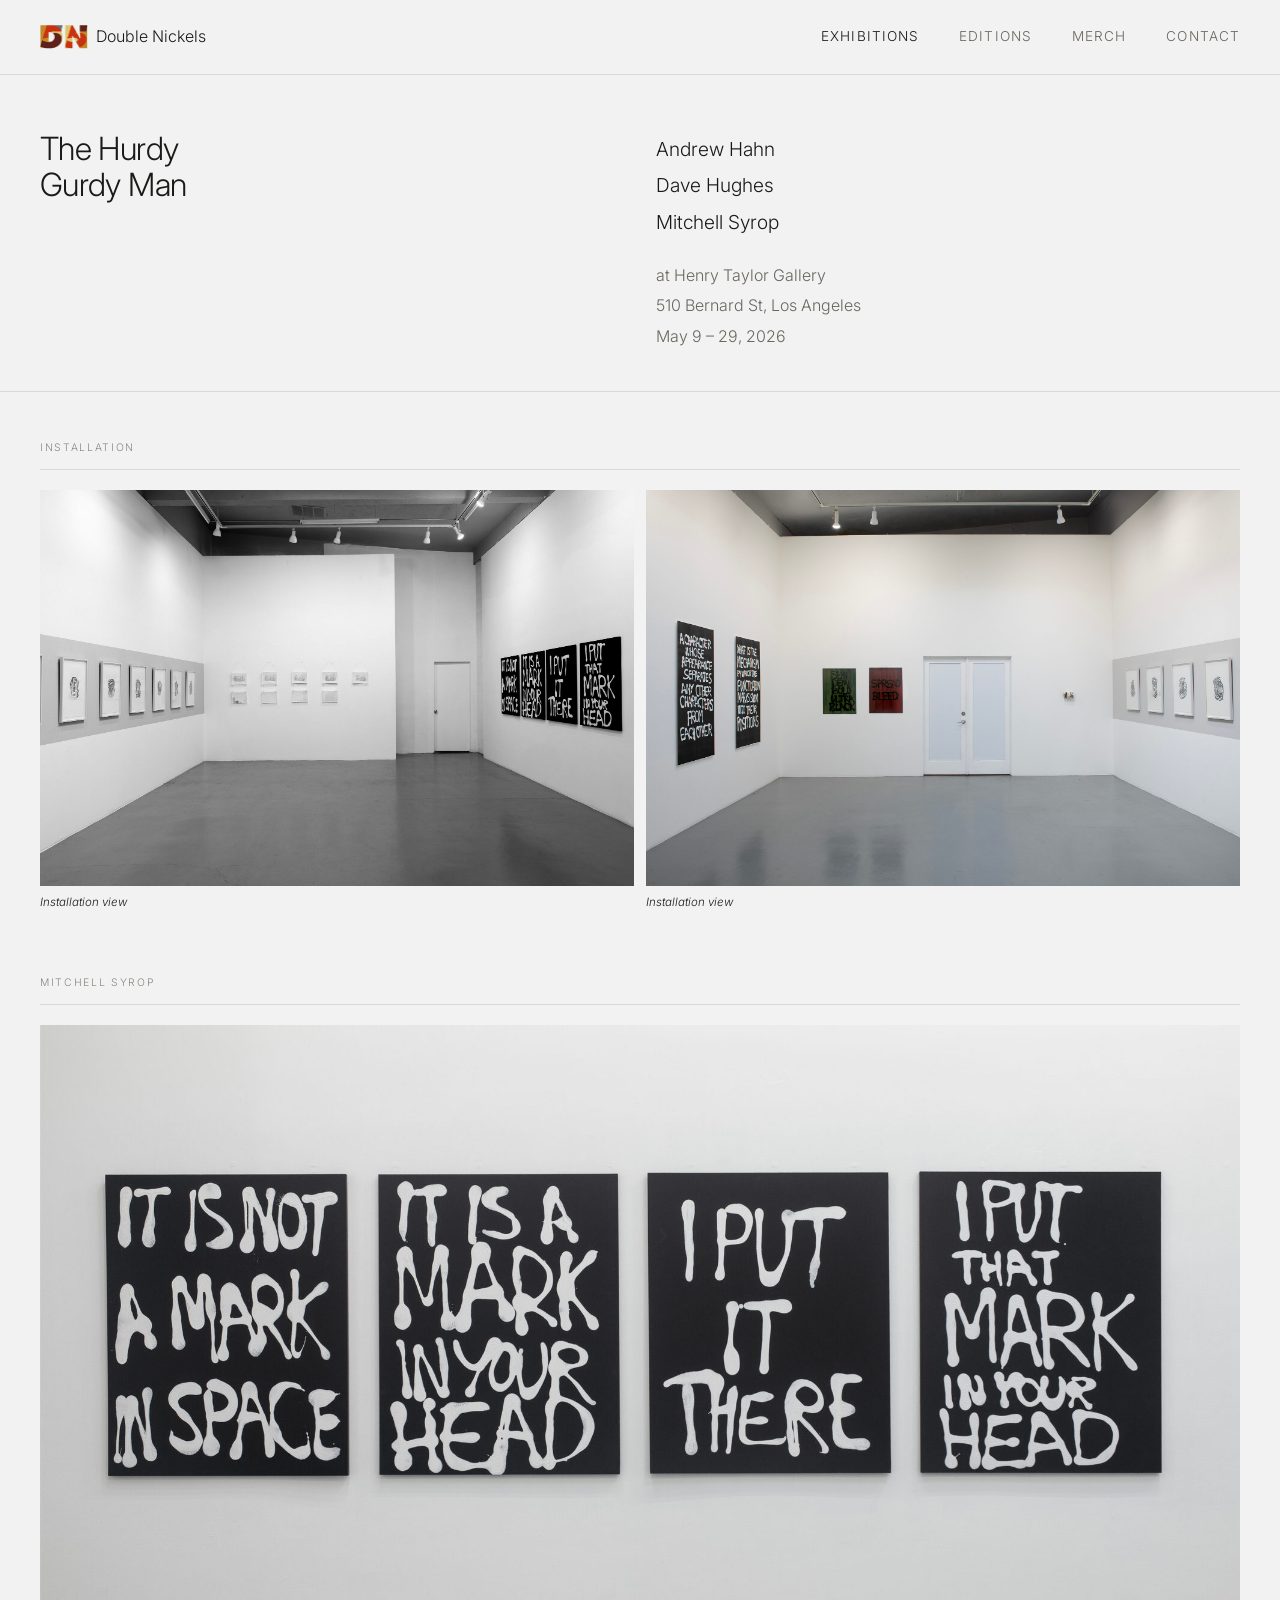
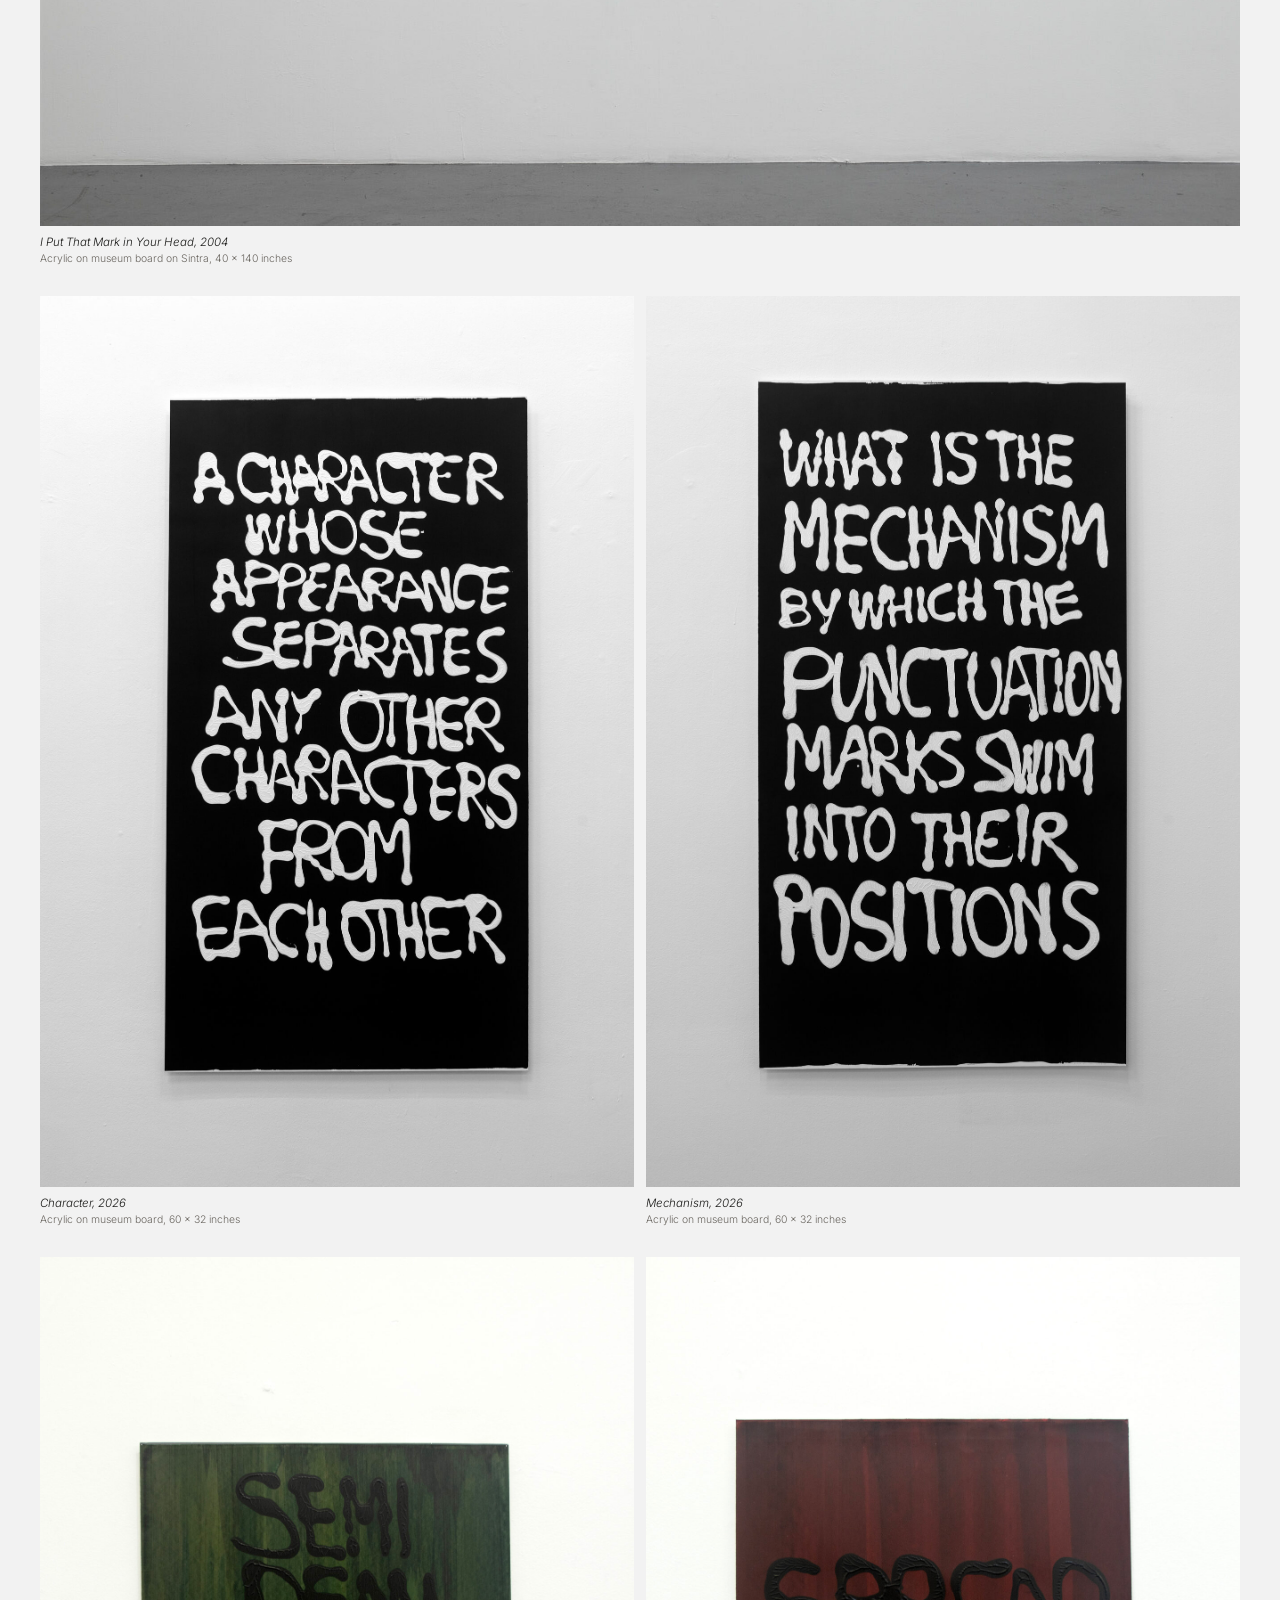
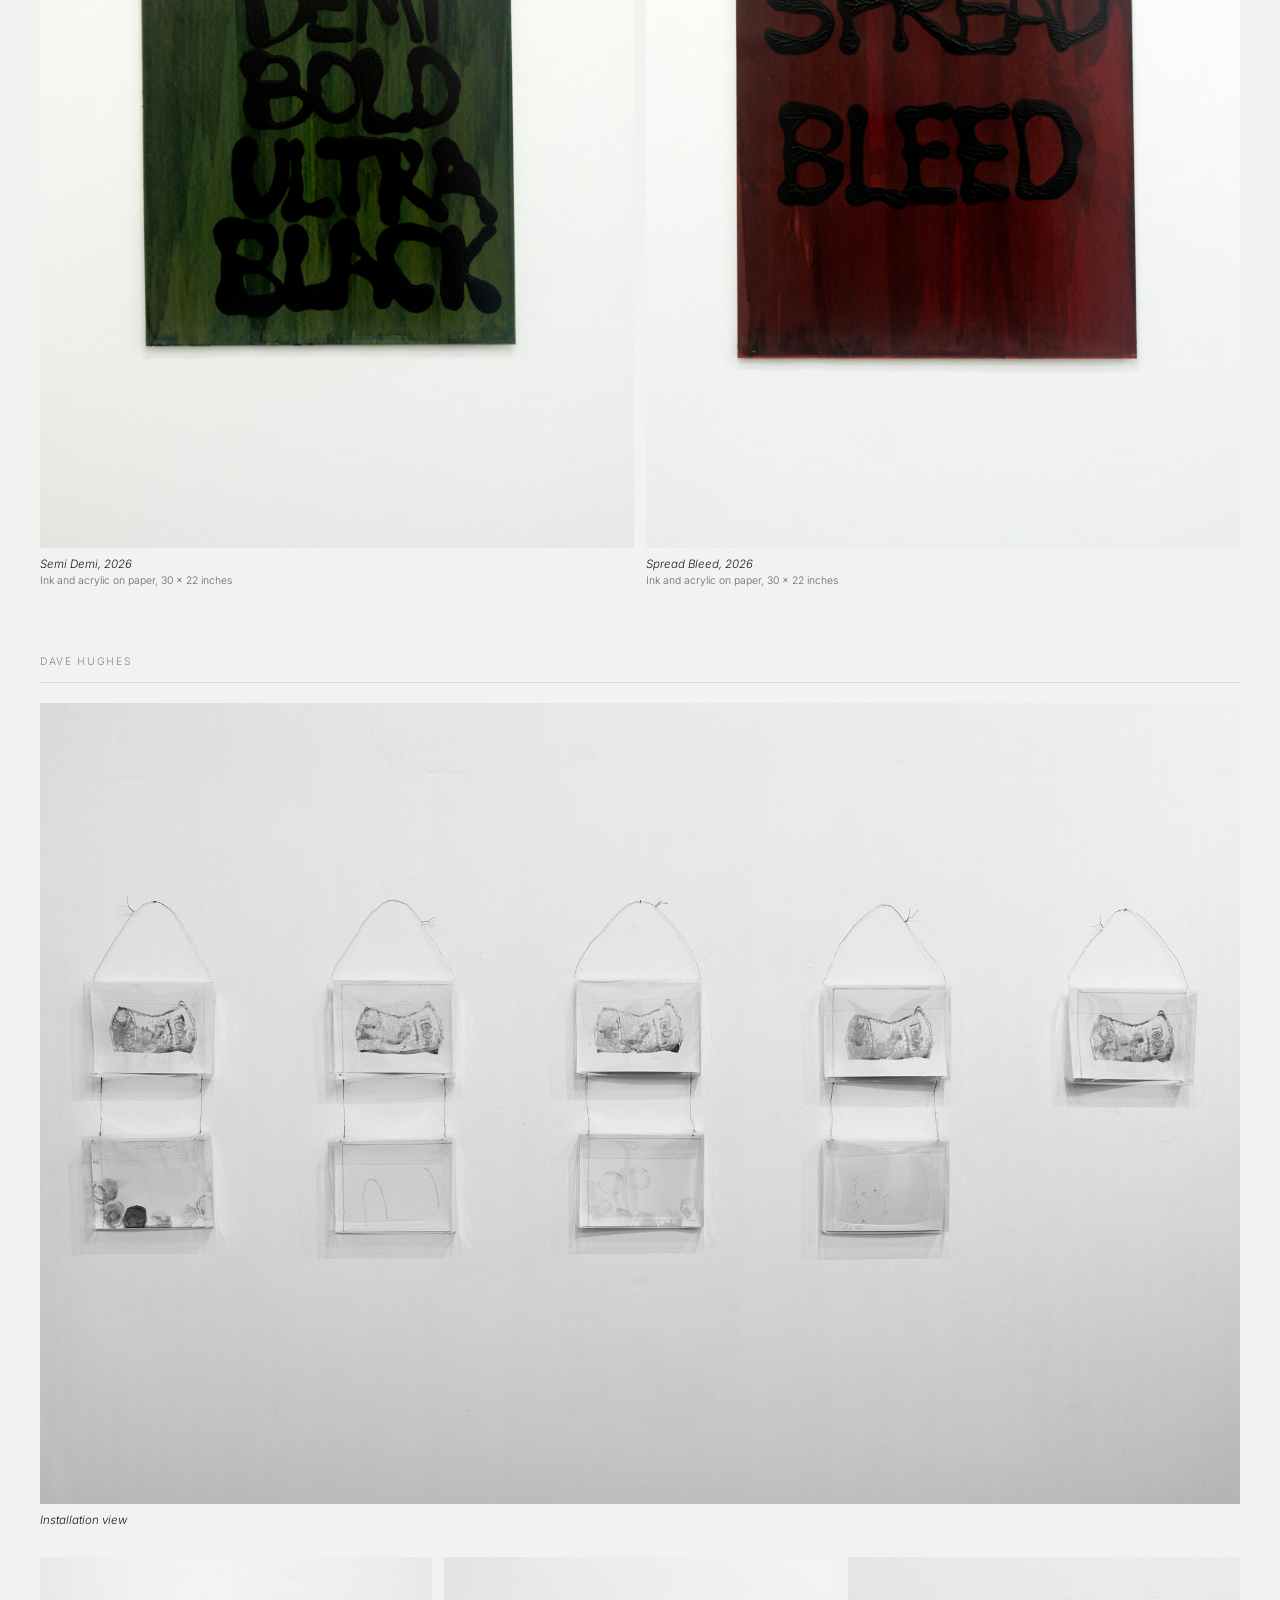
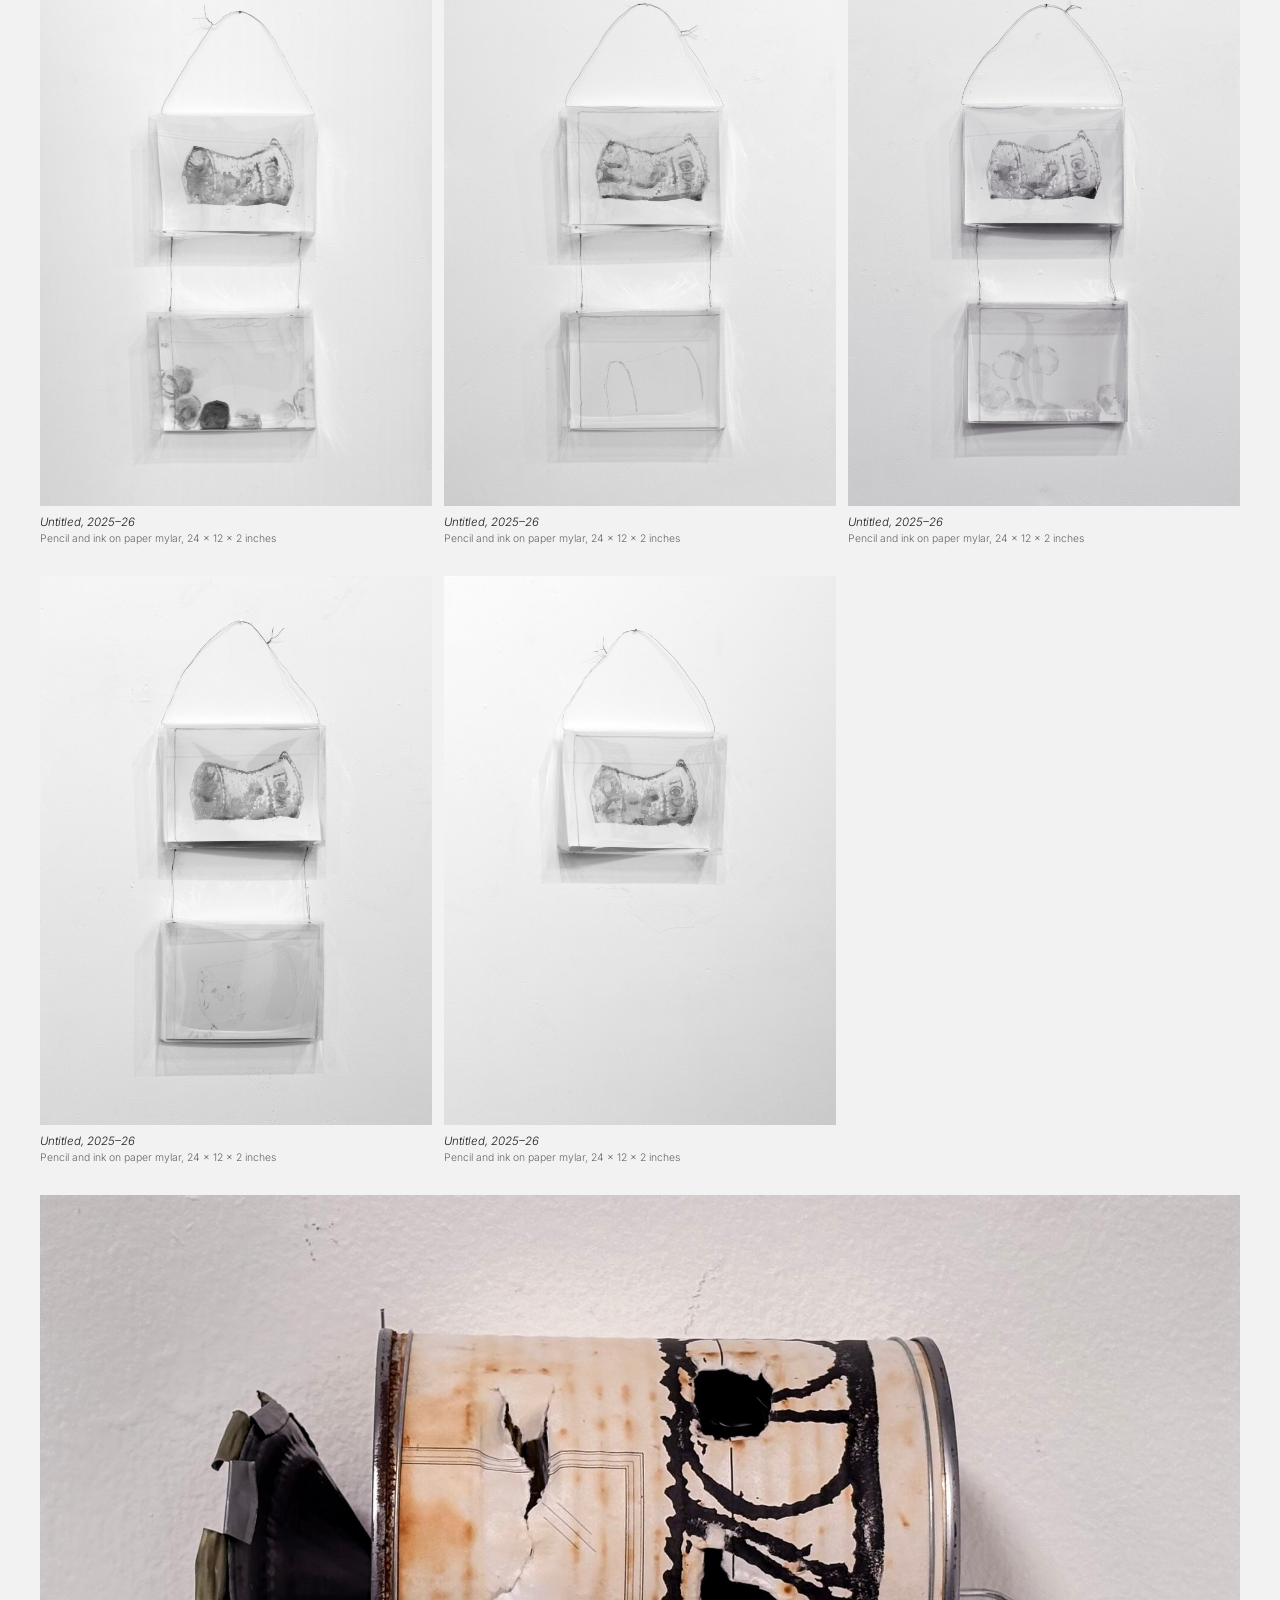
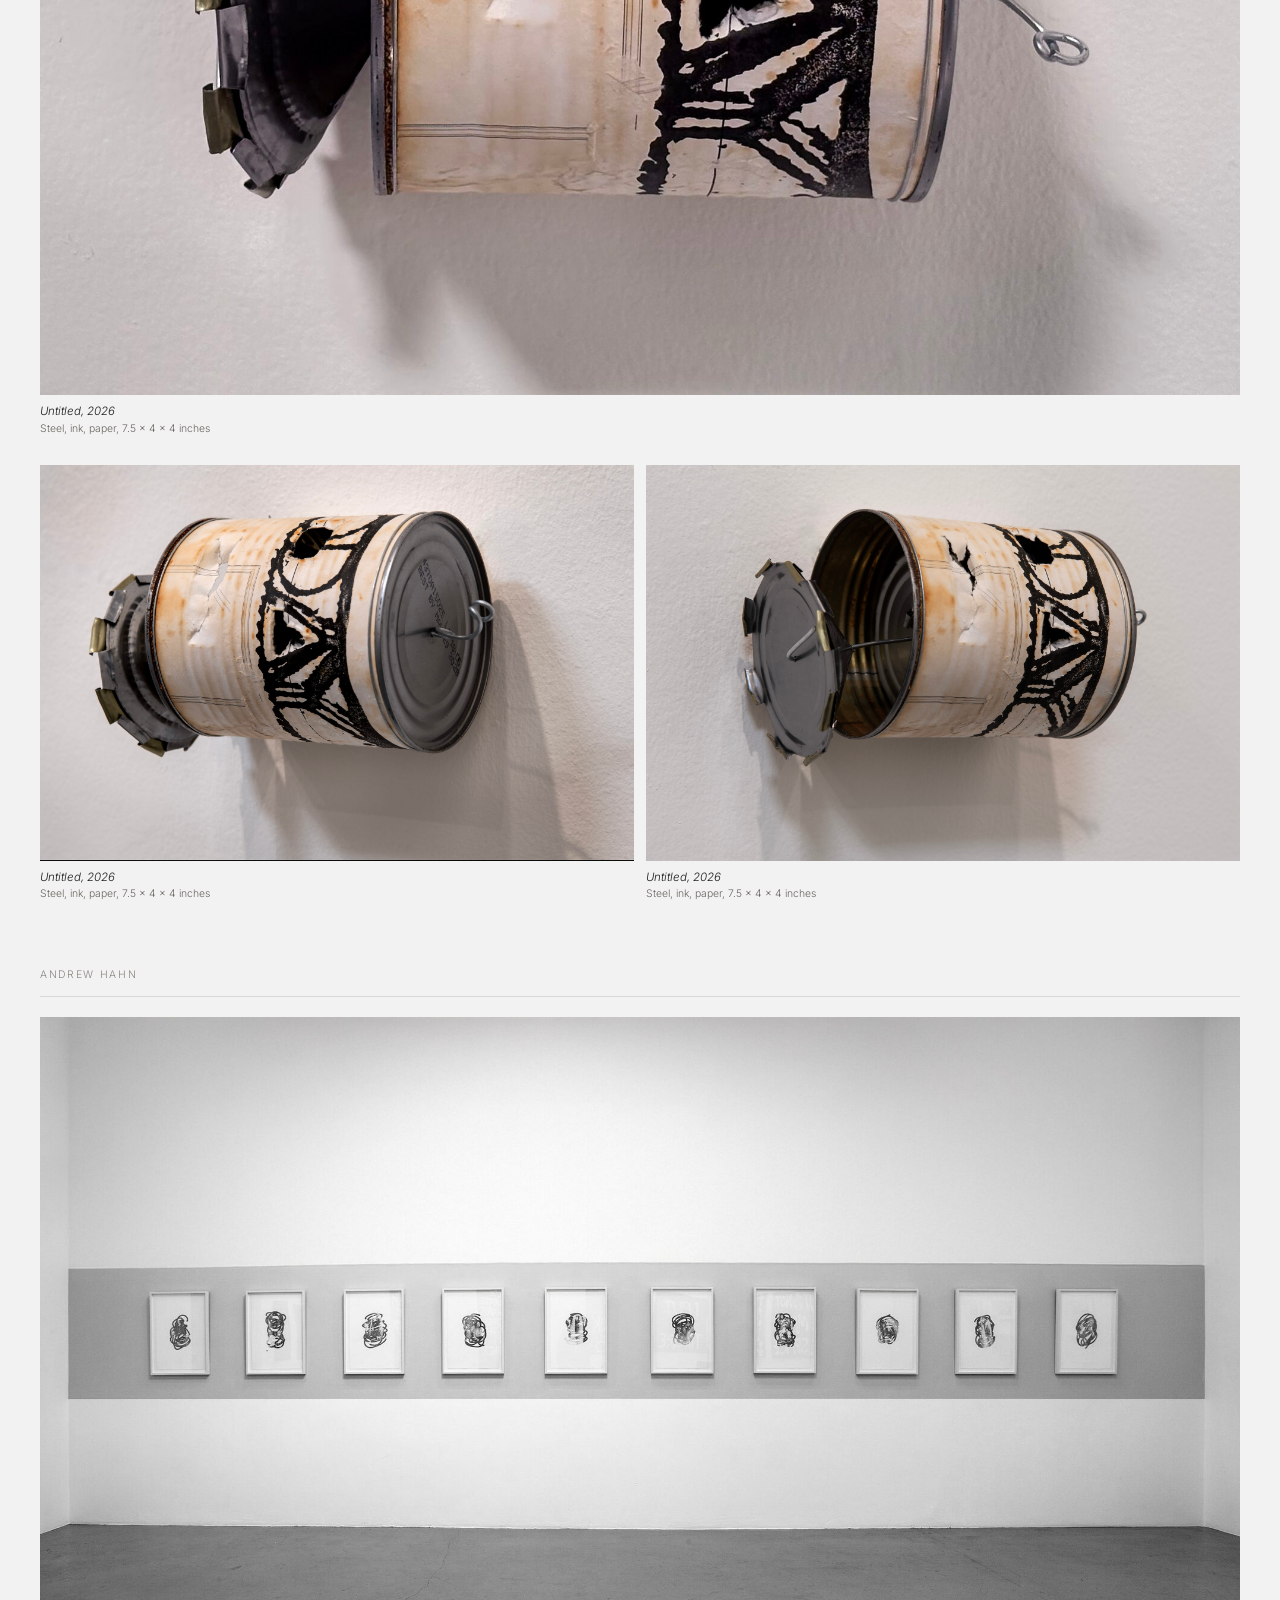
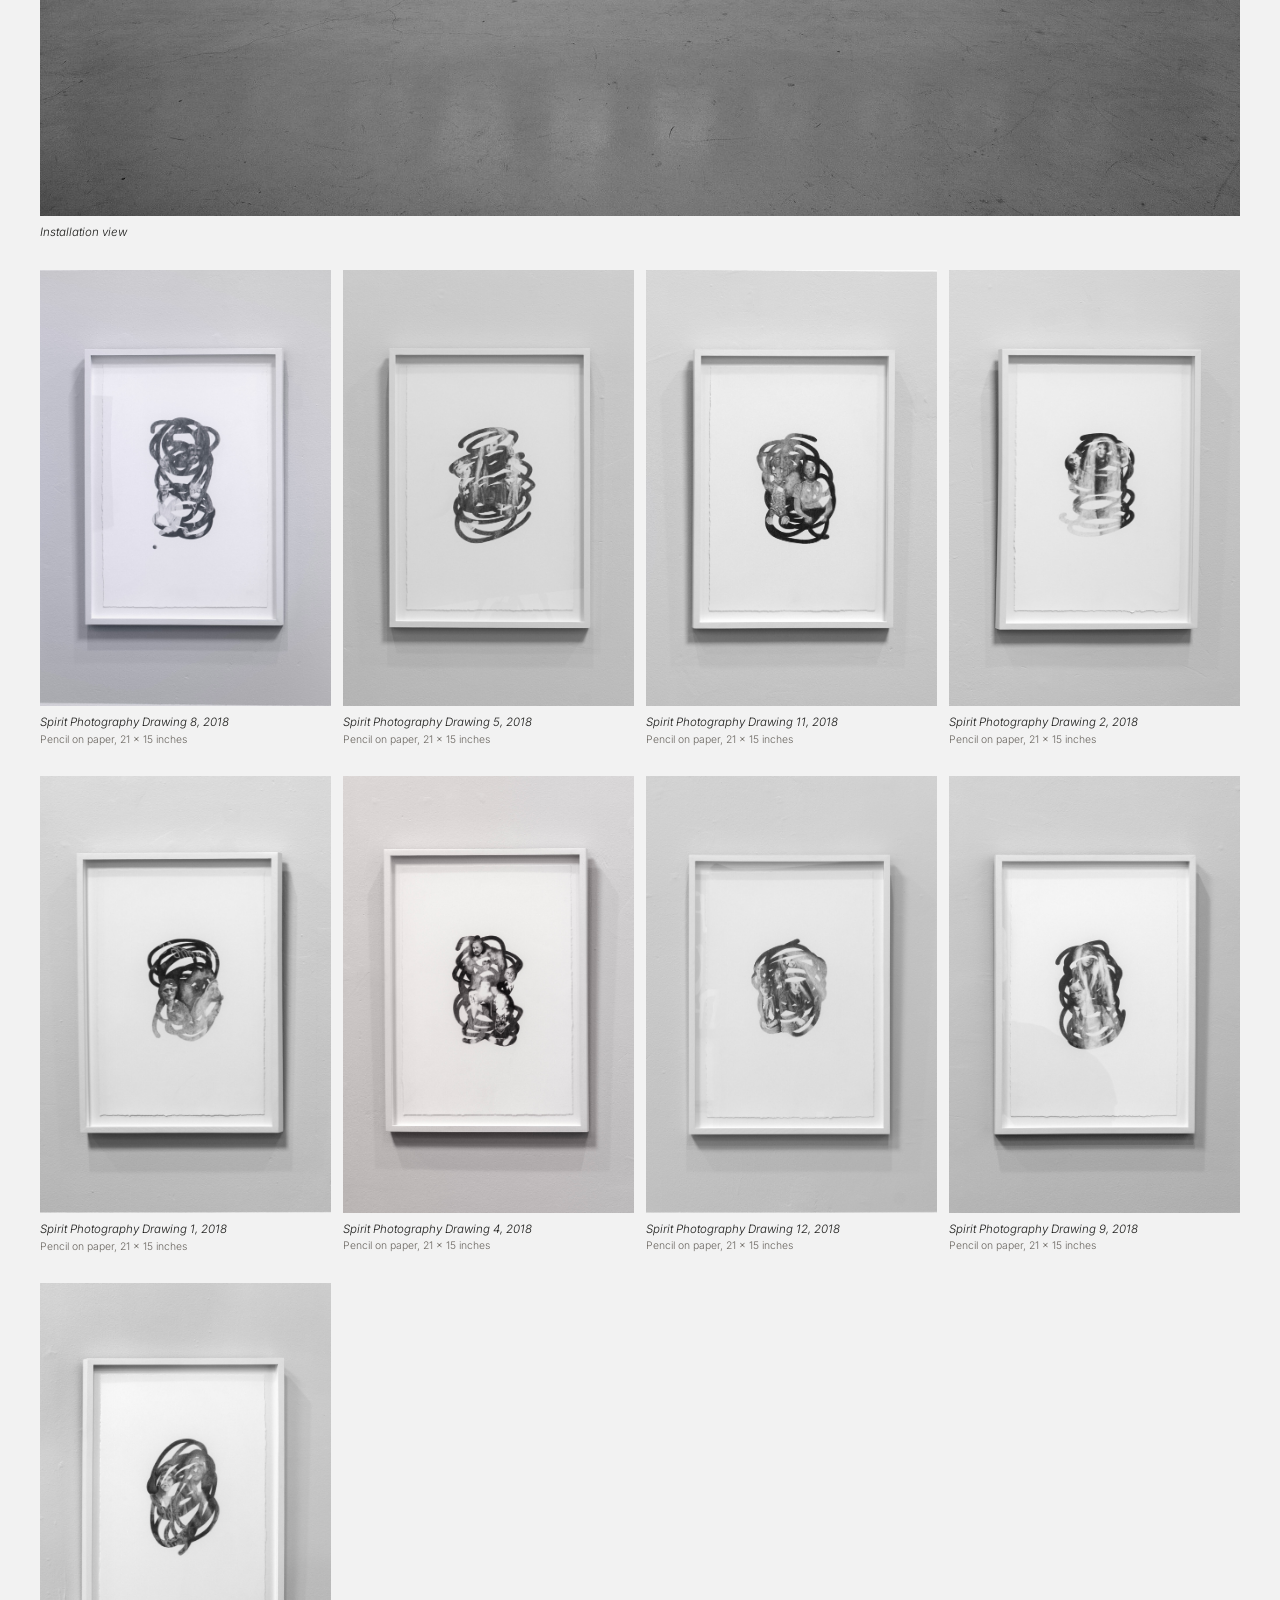
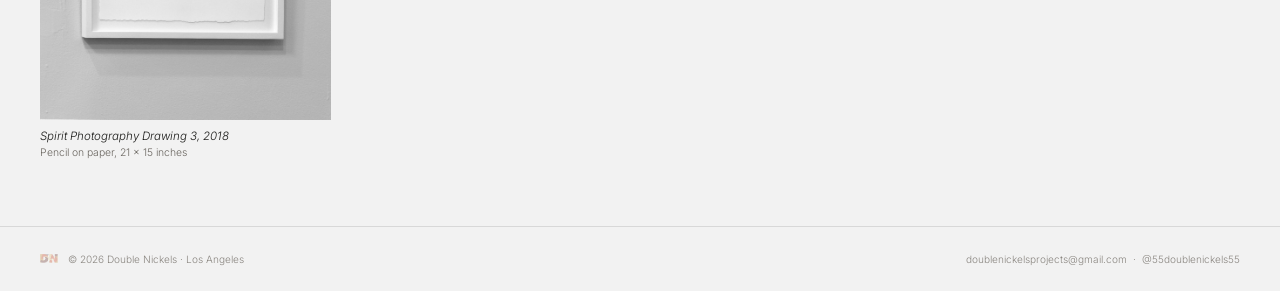
==== commit bcac7b5f: "Add files via upload" ====
--- a/hurdy-gurdy-man.html
+++ b/hurdy-gurdy-man.html
@@ -494,20 +494,23 @@
             <span class="thumb-caption-meta">Pencil and ink on paper mylar, 24 × 12 × 2 inches</span>
           </div>
         </div>
-        <div class="diptych-uniform">
-          <div class="diptych-cell">
-            <div class="grid-item" data-index="13" data-artist="Dave Hughes" data-title="Untitled" data-year="2026">
-              <img src="dave-7.jpg" alt="Dave Hughes">
-            </div>
+        <div class="grid-item featured" data-index="13" data-artist="Dave Hughes" data-title="Untitled" data-year="2026">
+          <img src="dave-1a.jpg" alt="Dave Hughes">
+          <div class="thumb-caption">
+            <span class="thumb-caption-title">Untitled, 2026</span>
+            <span class="thumb-caption-meta">Steel, ink, paper, 7.5 × 4 × 4 inches</span>
+          </div>
+        </div>
+        <div class="diptych">
+          <div class="grid-item" data-index="14" data-artist="Dave Hughes" data-title="Untitled" data-year="2026">
+            <img src="dave-2b.jpg" alt="Dave Hughes">
             <div class="thumb-caption">
               <span class="thumb-caption-title">Untitled, 2026</span>
               <span class="thumb-caption-meta">Steel, ink, paper, 7.5 × 4 × 4 inches</span>
             </div>
           </div>
-          <div class="diptych-cell">
-            <div class="grid-item" data-index="14" data-artist="Dave Hughes" data-title="Untitled" data-year="2026">
-              <img src="dave-8.jpg" alt="Dave Hughes">
-            </div>
+          <div class="grid-item" data-index="15" data-artist="Dave Hughes" data-title="Untitled" data-year="2026">
+            <img src="dave-3c.jpg" alt="Dave Hughes">
             <div class="thumb-caption">
               <span class="thumb-caption-title">Untitled, 2026</span>
               <span class="thumb-caption-meta">Steel, ink, paper, 7.5 × 4 × 4 inches</span>
@@ -521,70 +524,70 @@
     <div class="gallery-section" id="andrew-hahn">
       <p class="gallery-label">Andrew Hahn</p>
       <div class="grid-andrew">
-        <div class="grid-item featured" data-index="15" data-artist="Andrew Hahn" data-title="Installation view" data-year="">
-          <img src="andrew-1.jpg" alt="Andrew Hahn">
+        <div class="grid-item featured" data-index="16" data-artist="Andrew Hahn" data-title="Installation view" data-year="">
+          <img src="andrew-1a.jpg" alt="Andrew Hahn">
           <div class="thumb-caption">
             <span class="thumb-caption-title">Installation view</span>
           </div>
         </div>
-        <div class="grid-item" data-index="16" data-artist="Andrew Hahn" data-title="Spirit Photography Drawing 8" data-year="2018">
+        <div class="grid-item" data-index="17" data-artist="Andrew Hahn" data-title="Spirit Photography Drawing 8" data-year="2018">
           <img src="andrew-2.jpg" alt="Andrew Hahn">
           <div class="thumb-caption">
             <span class="thumb-caption-title">Spirit Photography Drawing 8, 2018</span>
             <span class="thumb-caption-meta">Pencil on paper, 21 × 15 inches</span>
           </div>
         </div>
-        <div class="grid-item" data-index="17" data-artist="Andrew Hahn" data-title="Spirit Photography Drawing 5" data-year="2018">
+        <div class="grid-item" data-index="18" data-artist="Andrew Hahn" data-title="Spirit Photography Drawing 5" data-year="2018">
           <img src="andrew-3.jpg" alt="Andrew Hahn">
           <div class="thumb-caption">
             <span class="thumb-caption-title">Spirit Photography Drawing 5, 2018</span>
             <span class="thumb-caption-meta">Pencil on paper, 21 × 15 inches</span>
           </div>
         </div>
-        <div class="grid-item" data-index="18" data-artist="Andrew Hahn" data-title="Spirit Photography Drawing 11" data-year="2018">
+        <div class="grid-item" data-index="19" data-artist="Andrew Hahn" data-title="Spirit Photography Drawing 11" data-year="2018">
           <img src="andrew-4.jpg" alt="Andrew Hahn">
           <div class="thumb-caption">
             <span class="thumb-caption-title">Spirit Photography Drawing 11, 2018</span>
             <span class="thumb-caption-meta">Pencil on paper, 21 × 15 inches</span>
           </div>
         </div>
-        <div class="grid-item" data-index="19" data-artist="Andrew Hahn" data-title="Spirit Photography Drawing 2" data-year="2018">
+        <div class="grid-item" data-index="20" data-artist="Andrew Hahn" data-title="Spirit Photography Drawing 2" data-year="2018">
           <img src="andrew-5.jpg" alt="Andrew Hahn">
           <div class="thumb-caption">
             <span class="thumb-caption-title">Spirit Photography Drawing 2, 2018</span>
             <span class="thumb-caption-meta">Pencil on paper, 21 × 15 inches</span>
           </div>
         </div>
-        <div class="grid-item" data-index="20" data-artist="Andrew Hahn" data-title="Spirit Photography Drawing 1" data-year="2018">
+        <div class="grid-item" data-index="21" data-artist="Andrew Hahn" data-title="Spirit Photography Drawing 1" data-year="2018">
           <img src="andrew-6.jpg" alt="Andrew Hahn">
           <div class="thumb-caption">
             <span class="thumb-caption-title">Spirit Photography Drawing 1, 2018</span>
             <span class="thumb-caption-meta">Pencil on paper, 21 × 15 inches</span>
           </div>
         </div>
-        <div class="grid-item" data-index="21" data-artist="Andrew Hahn" data-title="Spirit Photography Drawing 4" data-year="2018">
+        <div class="grid-item" data-index="22" data-artist="Andrew Hahn" data-title="Spirit Photography Drawing 4" data-year="2018">
           <img src="andrew-7.jpg" alt="Andrew Hahn">
           <div class="thumb-caption">
             <span class="thumb-caption-title">Spirit Photography Drawing 4, 2018</span>
             <span class="thumb-caption-meta">Pencil on paper, 21 × 15 inches</span>
           </div>
         </div>
-        <div class="grid-item" data-index="22" data-artist="Andrew Hahn" data-title="Spirit Photography Drawing 12" data-year="2018">
+        <div class="grid-item" data-index="23" data-artist="Andrew Hahn" data-title="Spirit Photography Drawing 12" data-year="2018">
           <img src="andrew-8.jpg" alt="Andrew Hahn">
           <div class="thumb-caption">
             <span class="thumb-caption-title">Spirit Photography Drawing 12, 2018</span>
             <span class="thumb-caption-meta">Pencil on paper, 21 × 15 inches</span>
           </div>
         </div>
-        <div class="grid-item" data-index="23" data-artist="Andrew Hahn" data-title="Spirit Photography Drawing 9" data-year="2018">
+        <div class="grid-item" data-index="24" data-artist="Andrew Hahn" data-title="Spirit Photography Drawing 9" data-year="2018">
           <img src="andrew-9.jpg" alt="Andrew Hahn">
           <div class="thumb-caption">
             <span class="thumb-caption-title">Spirit Photography Drawing 9, 2018</span>
             <span class="thumb-caption-meta">Pencil on paper, 21 × 15 inches</span>
           </div>
         </div>
-        <div class="grid-item" data-index="24" data-artist="Andrew Hahn" data-title="Spirit Photography Drawing 3" data-year="2018">
-          <img src="andrew-10.jpg" alt="Andrew Hahn">
+        <div class="grid-item" data-index="25" data-artist="Andrew Hahn" data-title="Spirit Photography Drawing 3" data-year="2018">
+          <img src="andrew-10a.jpg" alt="Andrew Hahn">
           <div class="thumb-caption">
             <span class="thumb-caption-title">Spirit Photography Drawing 3, 2018</span>
             <span class="thumb-caption-meta">Pencil on paper, 21 × 15 inches</span>
--- a/style.css
+++ b/style.css
@@ -70,7 +70,7 @@
   width: clamp(160px, 35vw, 400px);
   height: auto;
   display: inline-block;
-  margin-bottom: 1.5rem;
+  margin-bottom: 0.5rem;
 }
 
 .hero-name {
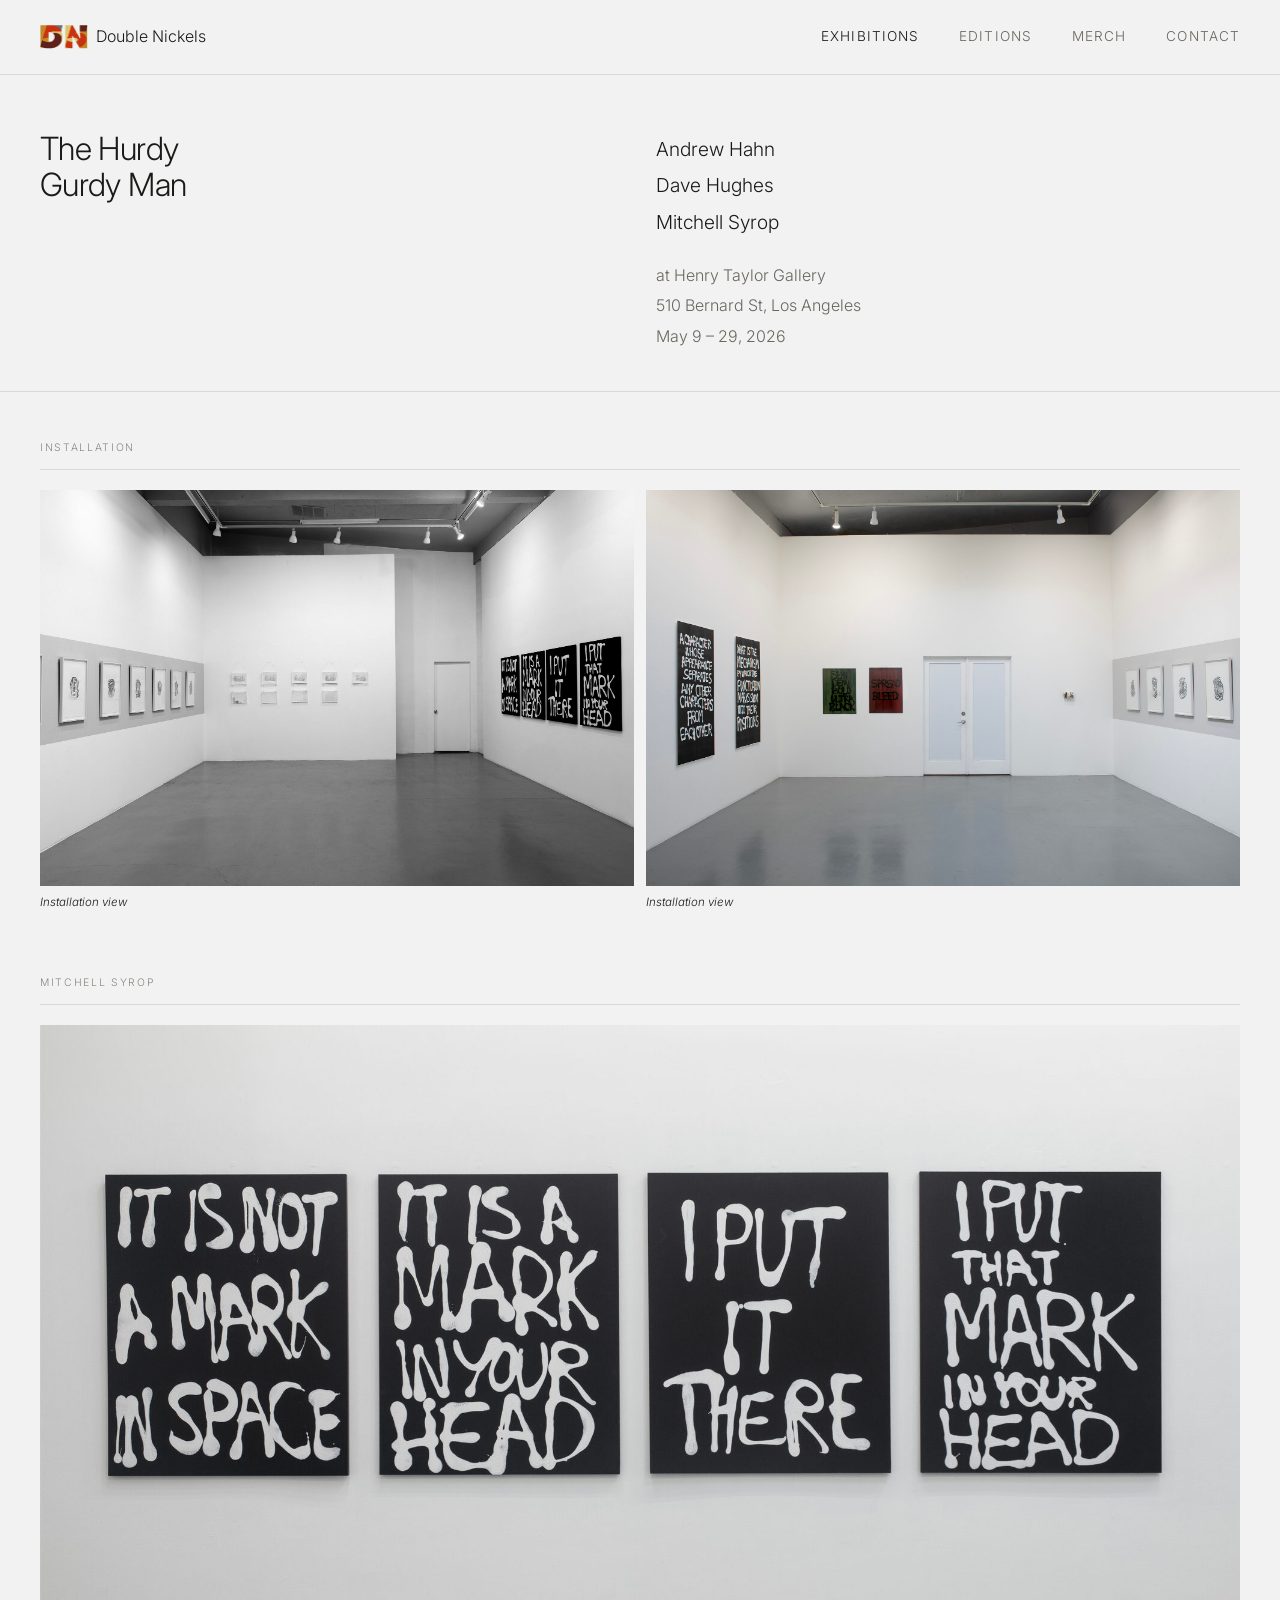
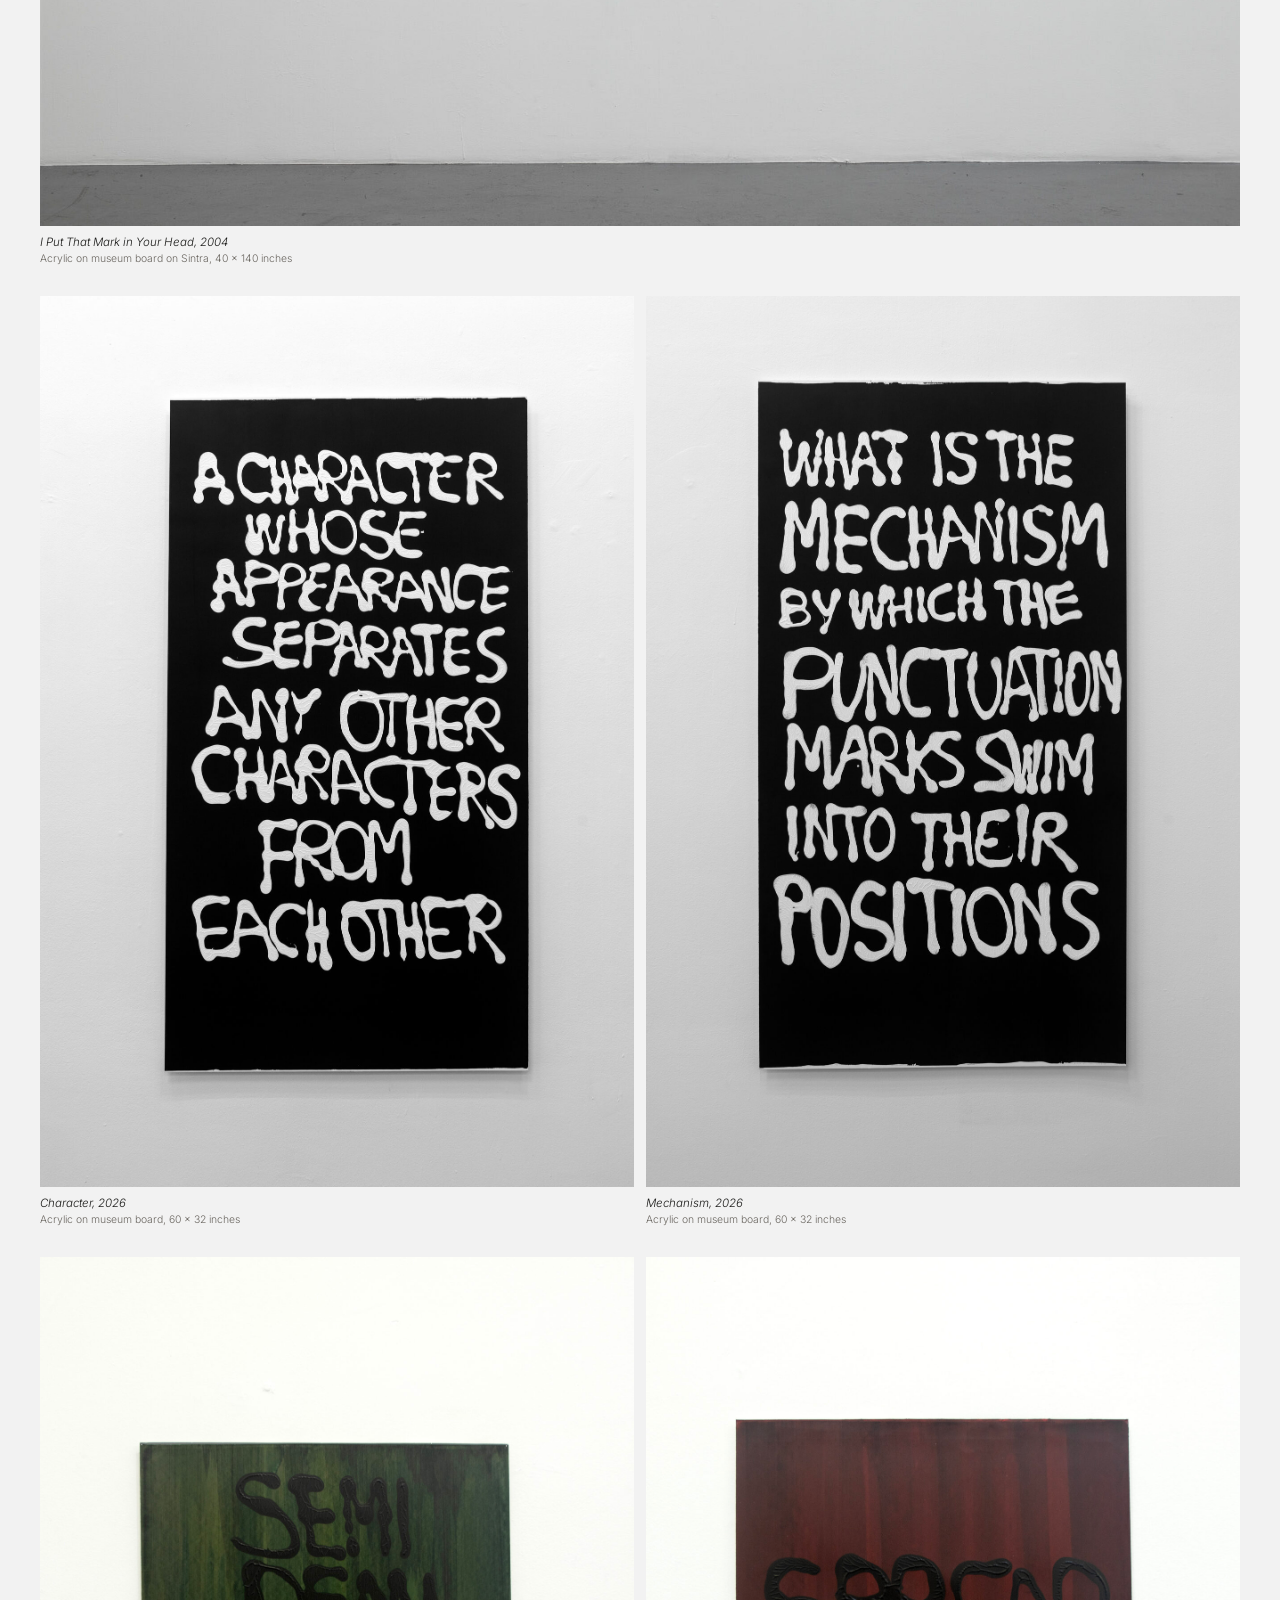
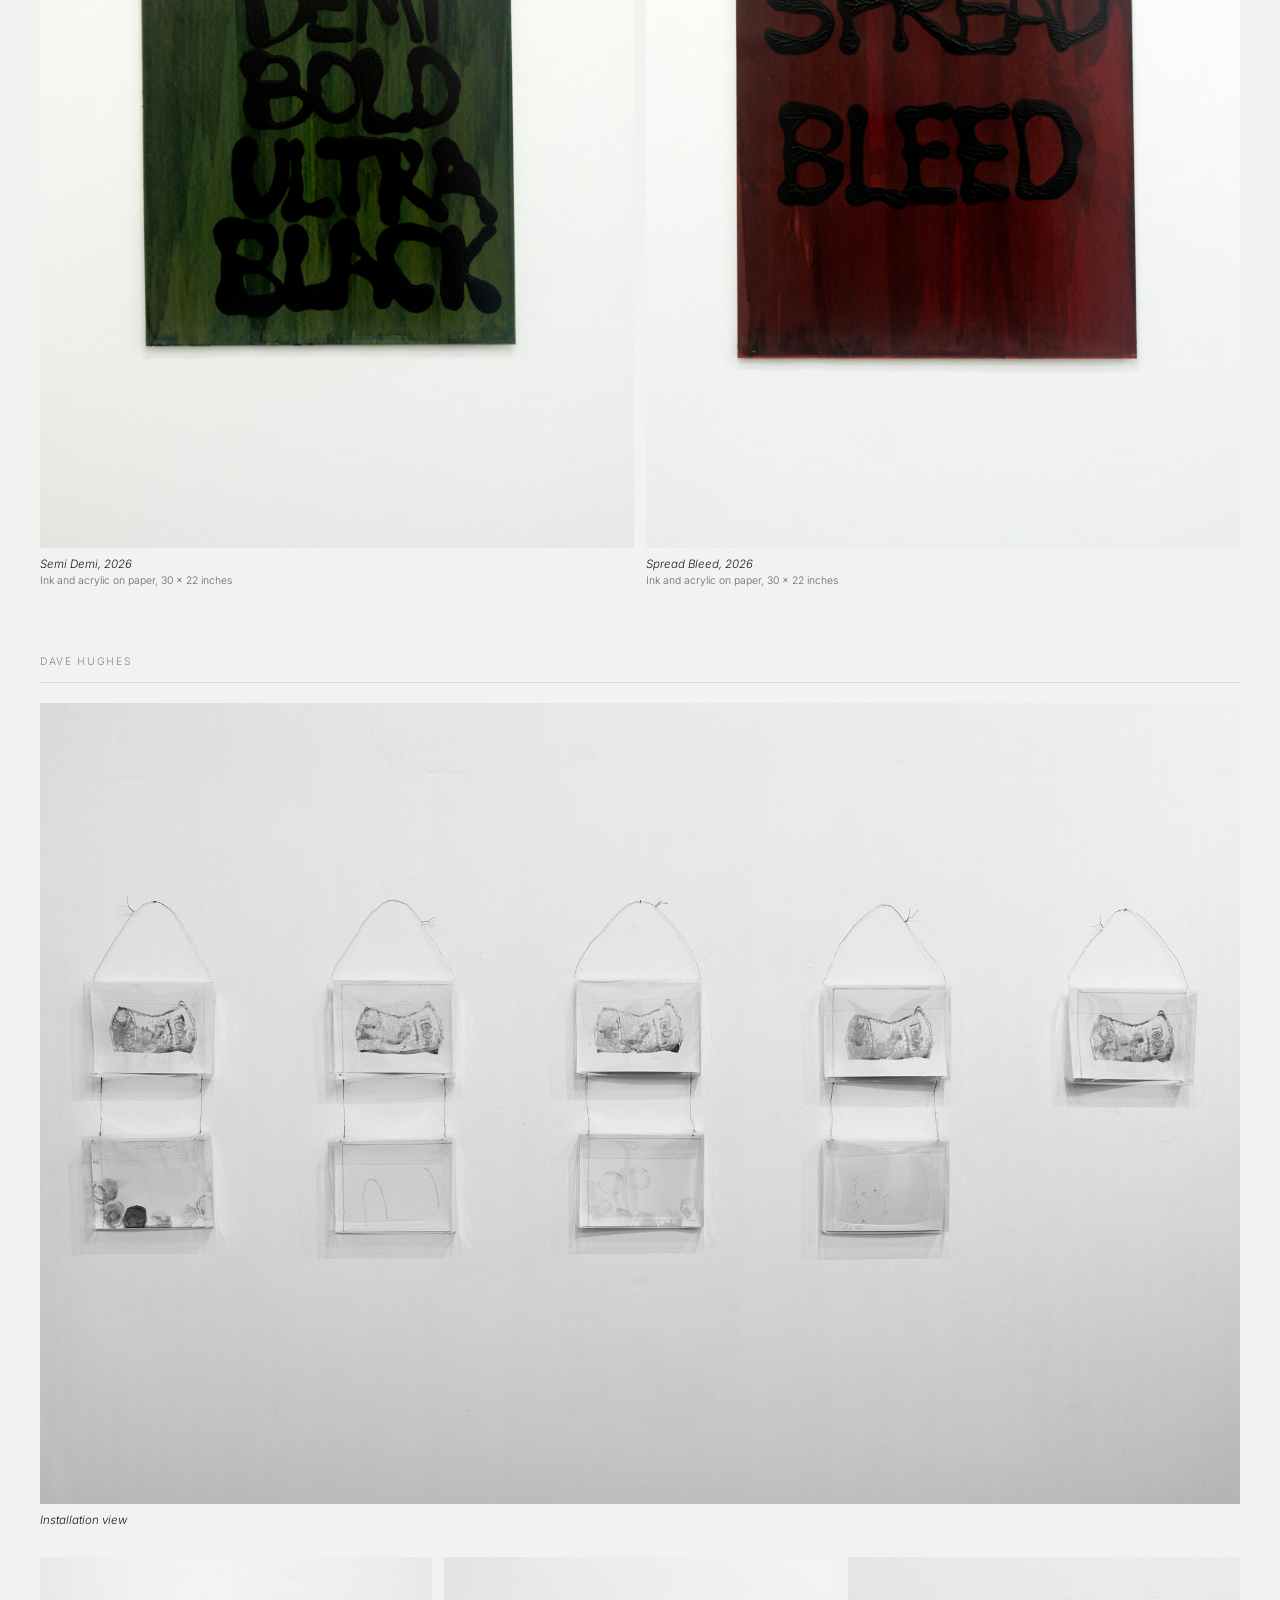
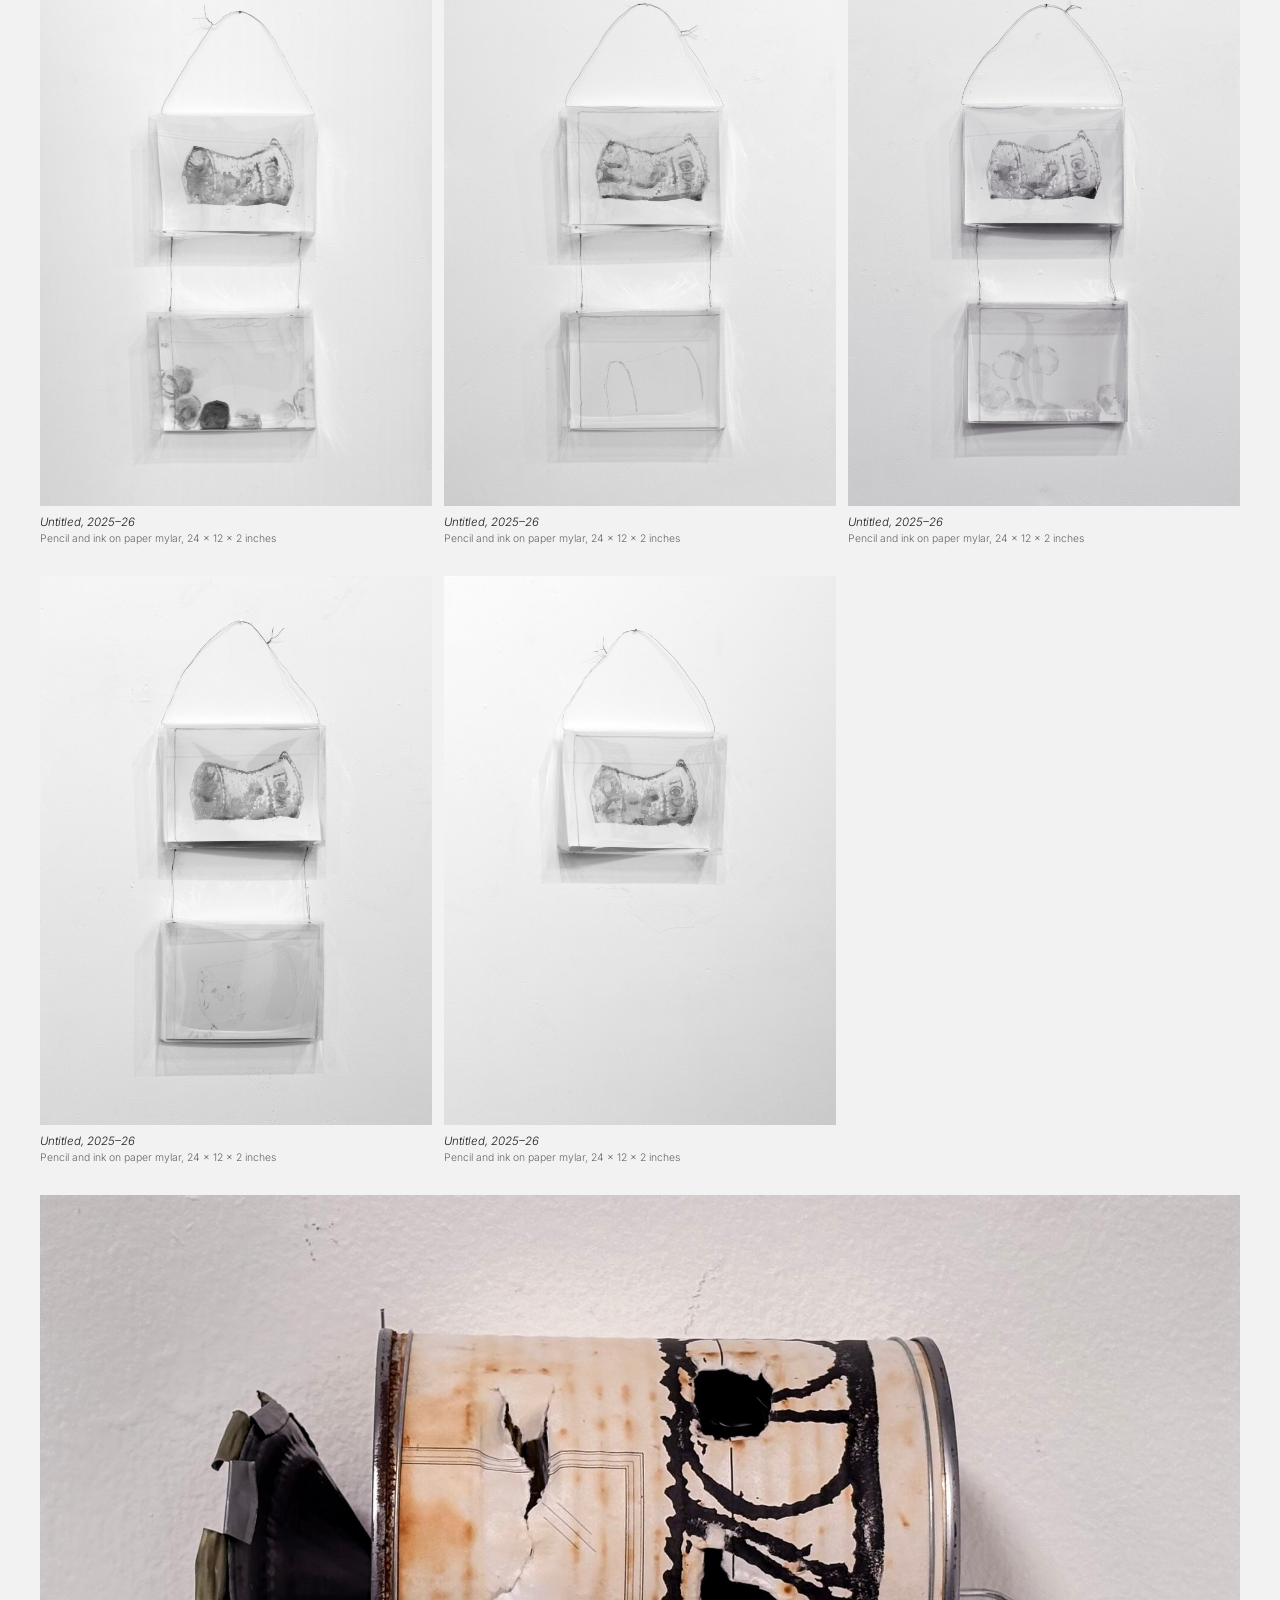
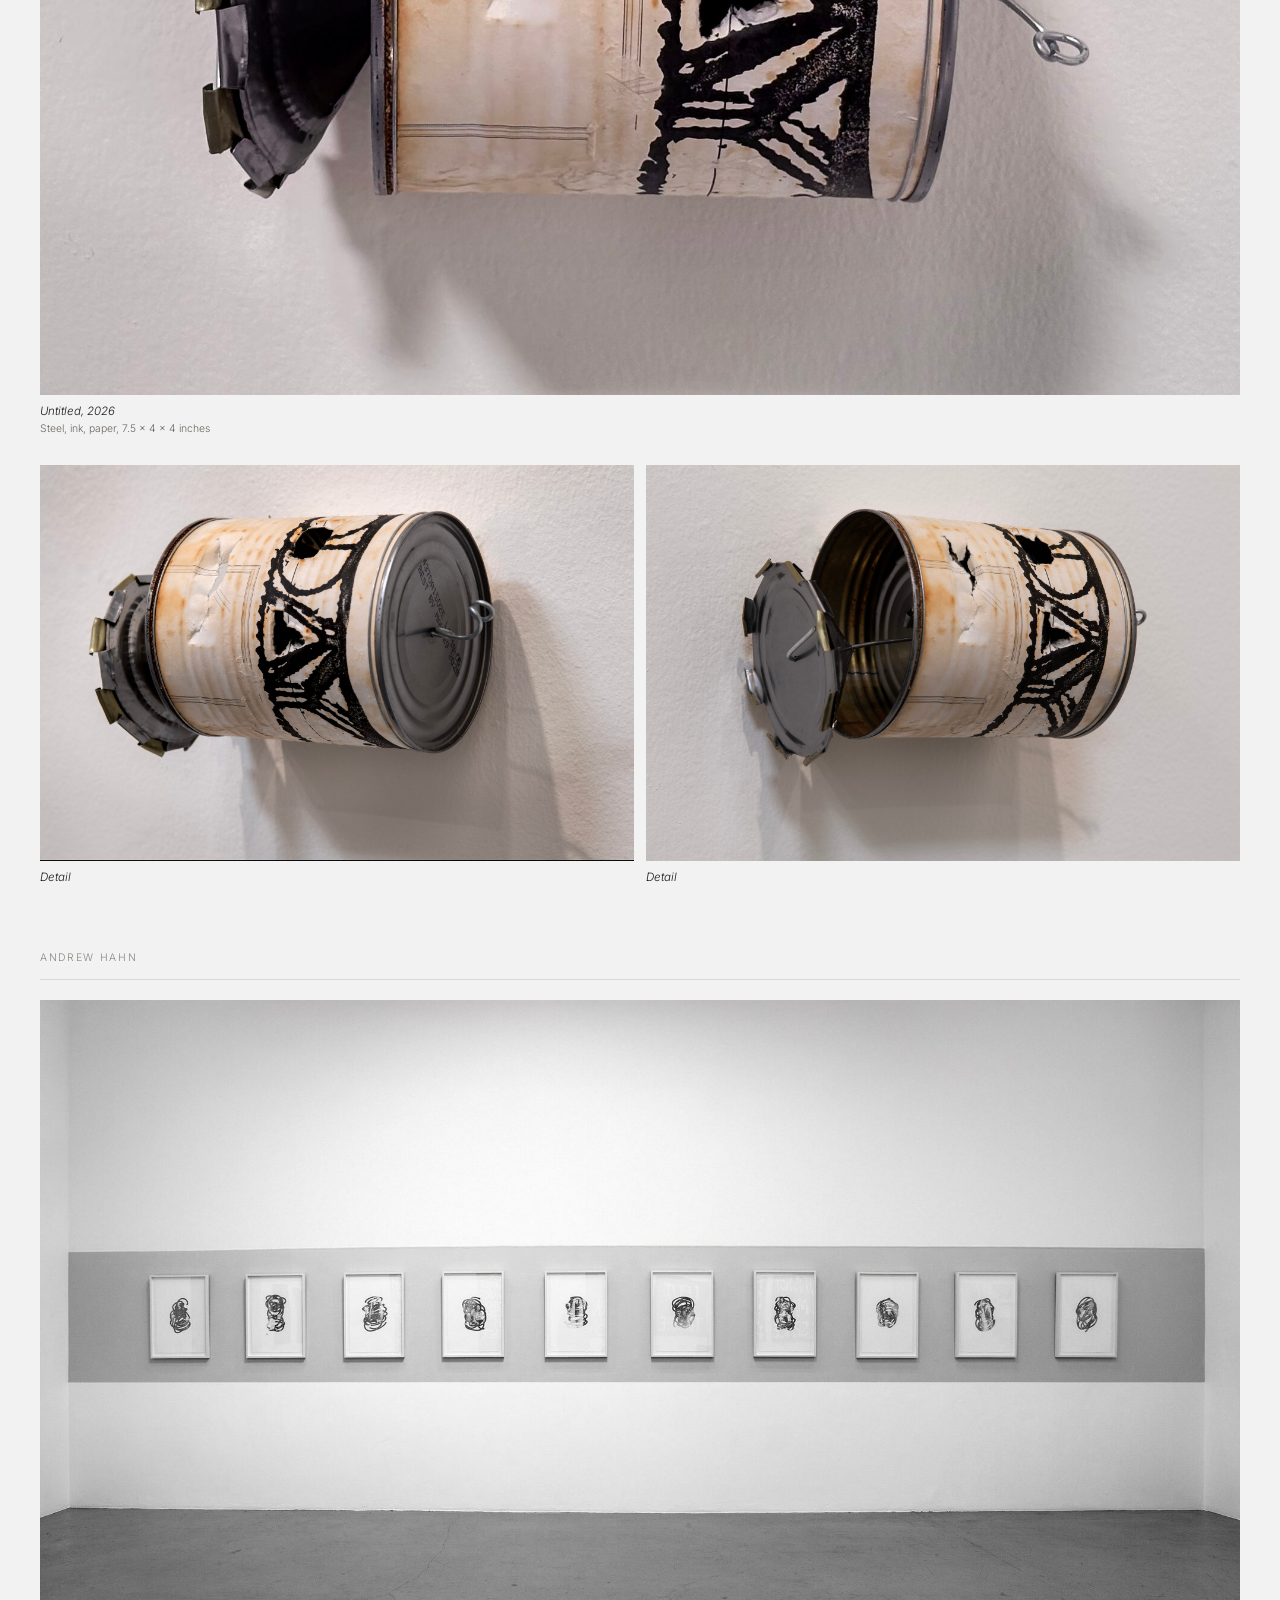
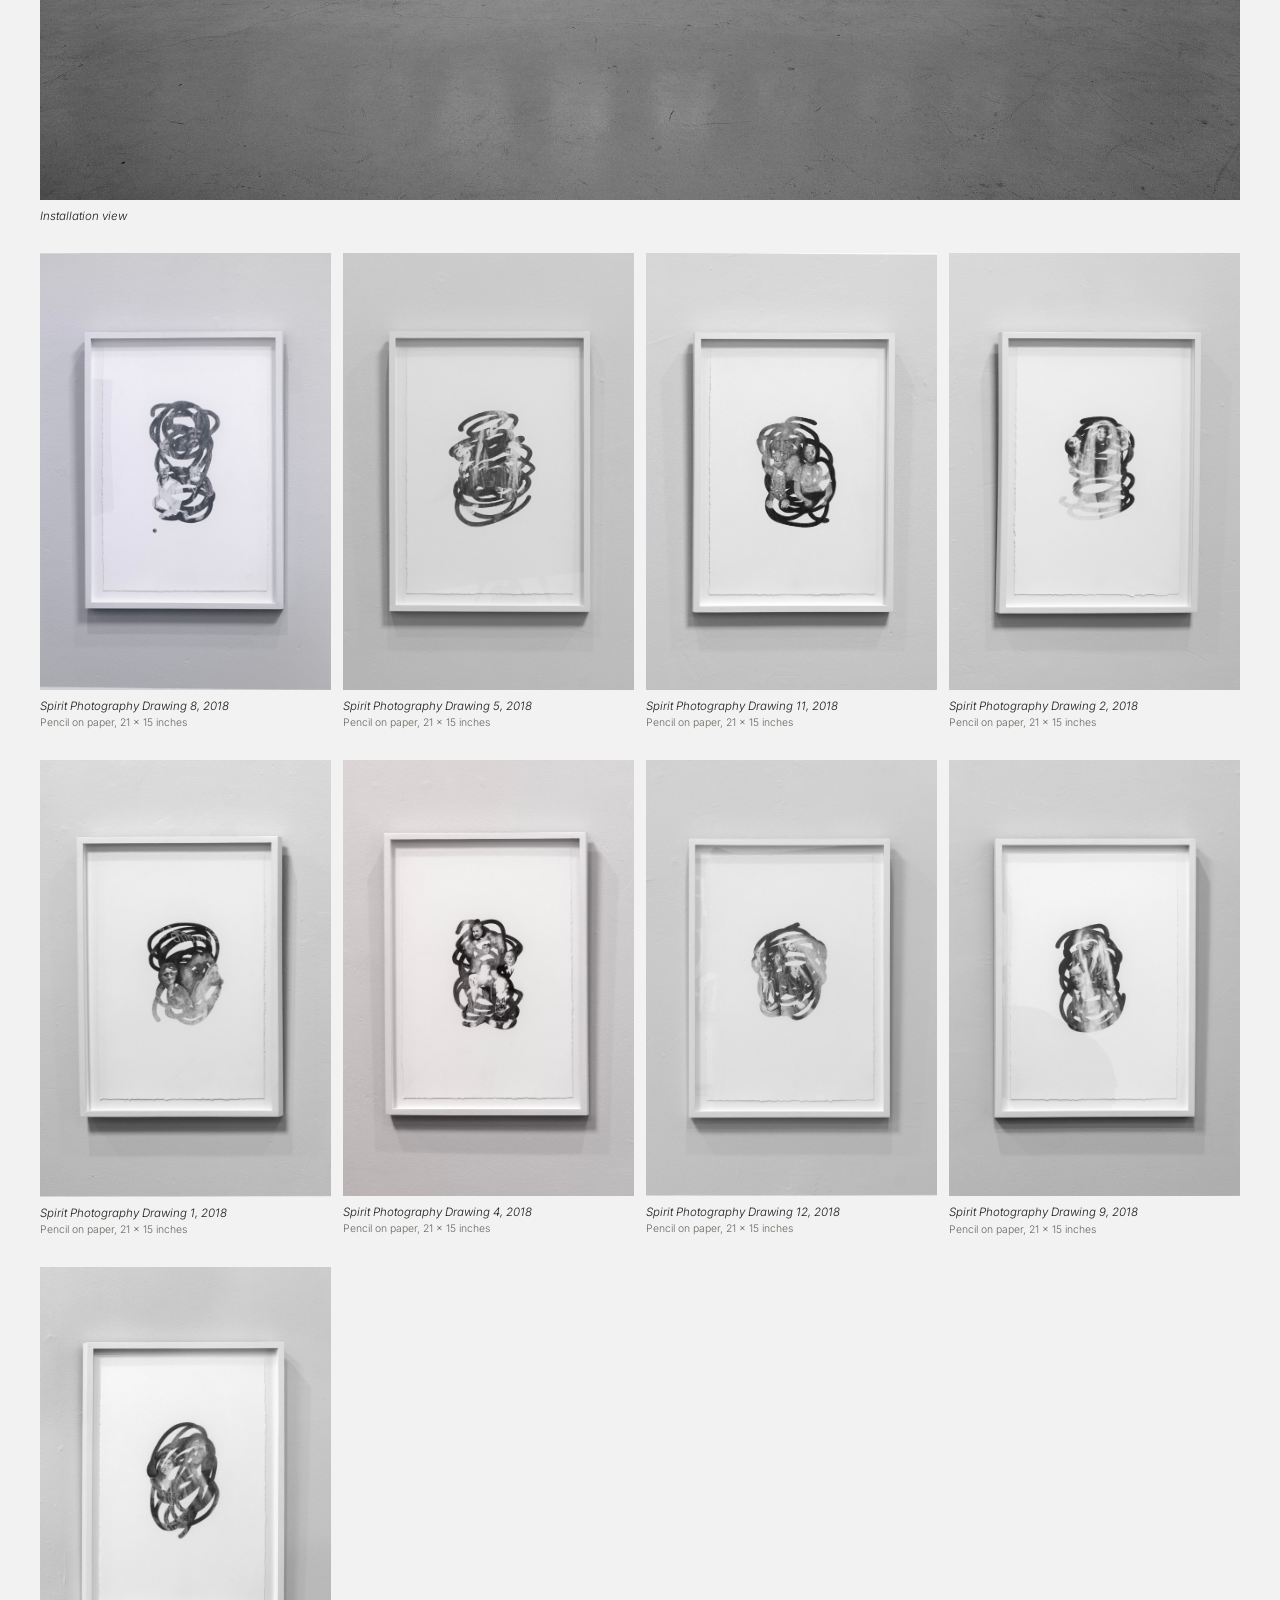
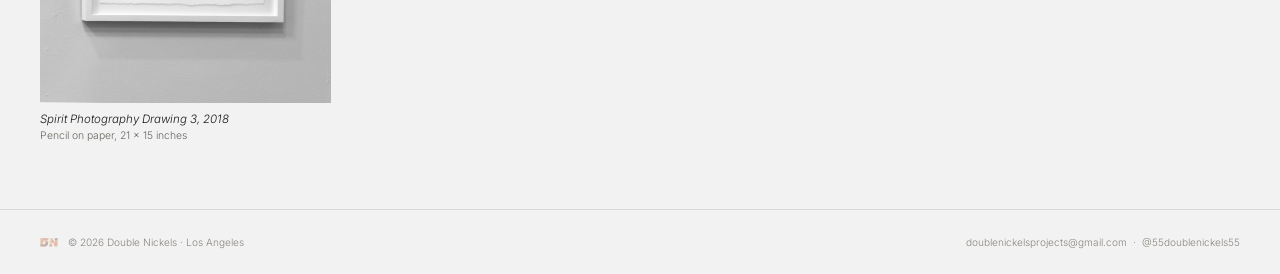
==== commit 74d9a3df: "Add files via upload" ====
--- a/hurdy-gurdy-man.html
+++ b/hurdy-gurdy-man.html
@@ -502,18 +502,16 @@
           </div>
         </div>
         <div class="diptych">
-          <div class="grid-item" data-index="14" data-artist="Dave Hughes" data-title="Untitled" data-year="2026">
+          <div class="grid-item" data-index="14" data-artist="Dave Hughes" data-title="Detail" data-year="">
             <img src="dave-2b.jpg" alt="Dave Hughes">
             <div class="thumb-caption">
-              <span class="thumb-caption-title">Untitled, 2026</span>
-              <span class="thumb-caption-meta">Steel, ink, paper, 7.5 × 4 × 4 inches</span>
+              <span class="thumb-caption-title">Detail</span>
             </div>
           </div>
-          <div class="grid-item" data-index="15" data-artist="Dave Hughes" data-title="Untitled" data-year="2026">
+          <div class="grid-item" data-index="15" data-artist="Dave Hughes" data-title="Detail" data-year="">
             <img src="dave-3c.jpg" alt="Dave Hughes">
             <div class="thumb-caption">
-              <span class="thumb-caption-title">Untitled, 2026</span>
-              <span class="thumb-caption-meta">Steel, ink, paper, 7.5 × 4 × 4 inches</span>
+              <span class="thumb-caption-title">Detail</span>
             </div>
           </div>
         </div>
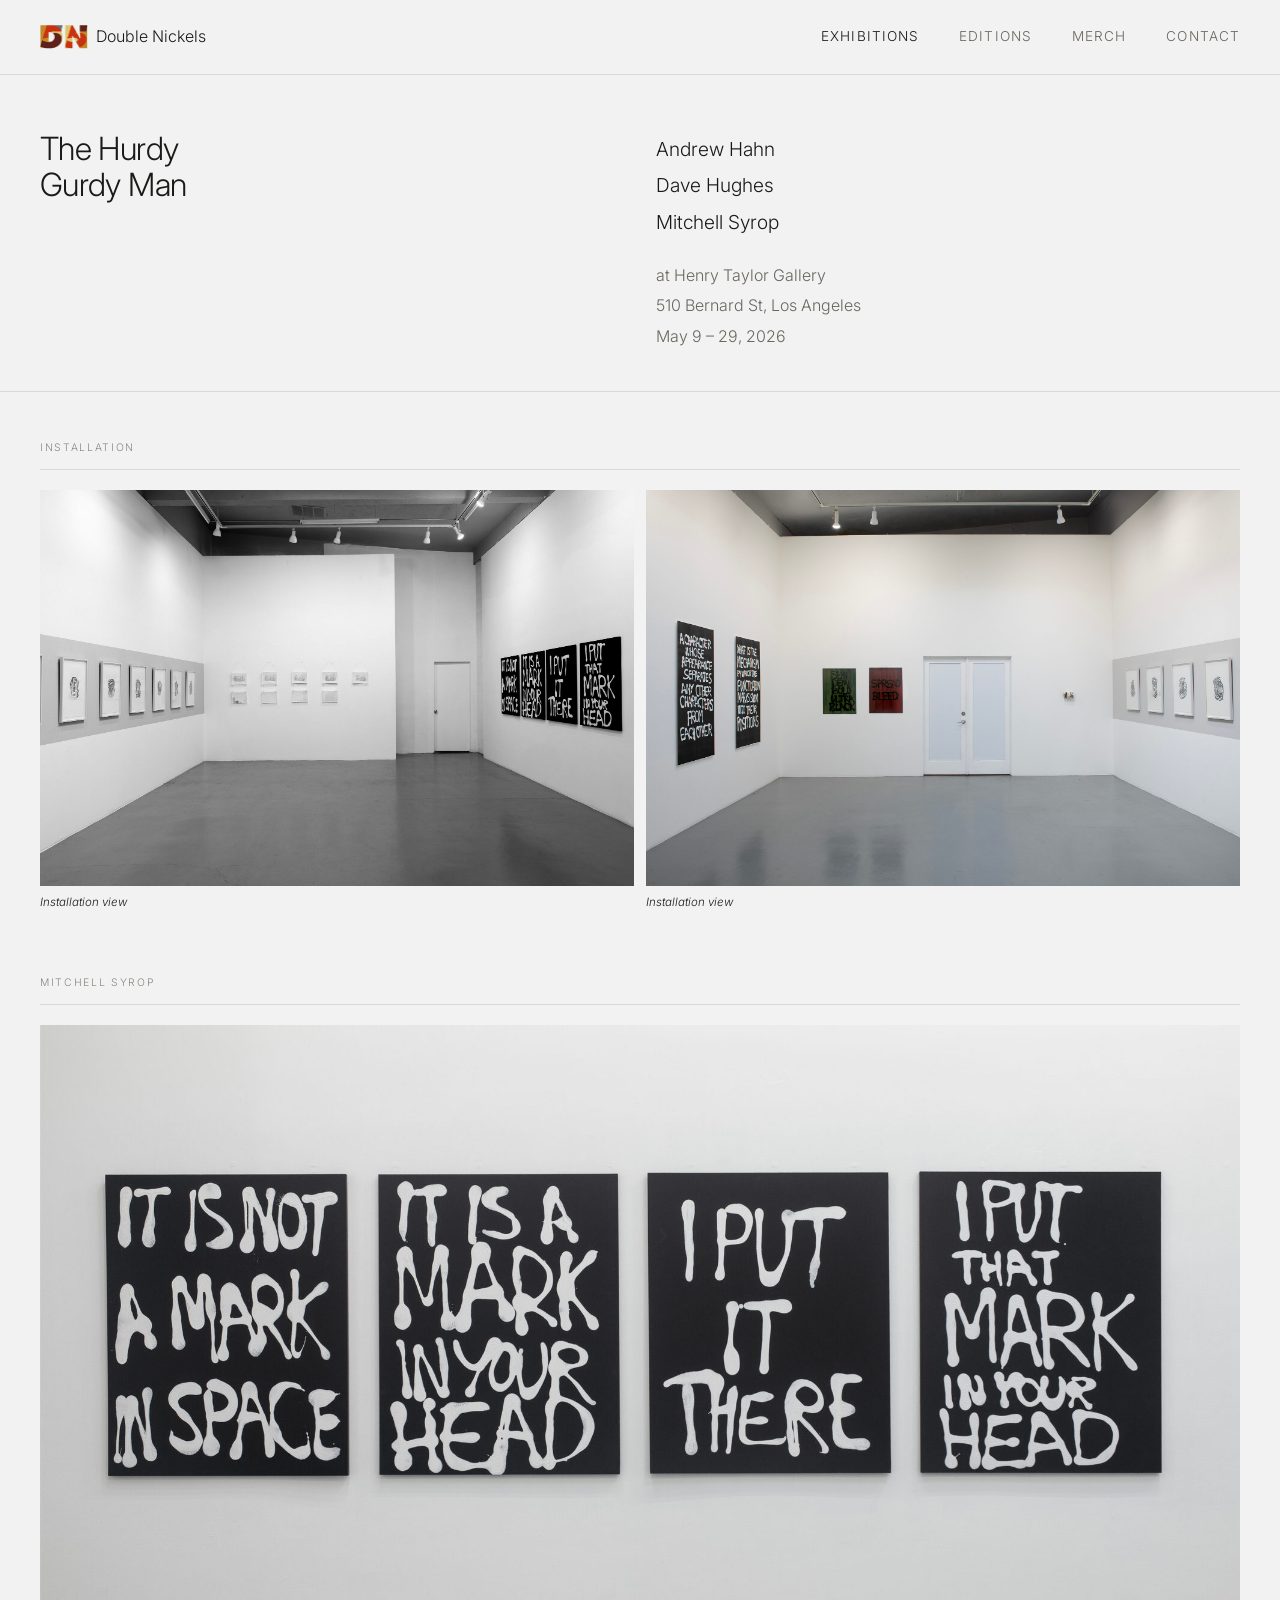
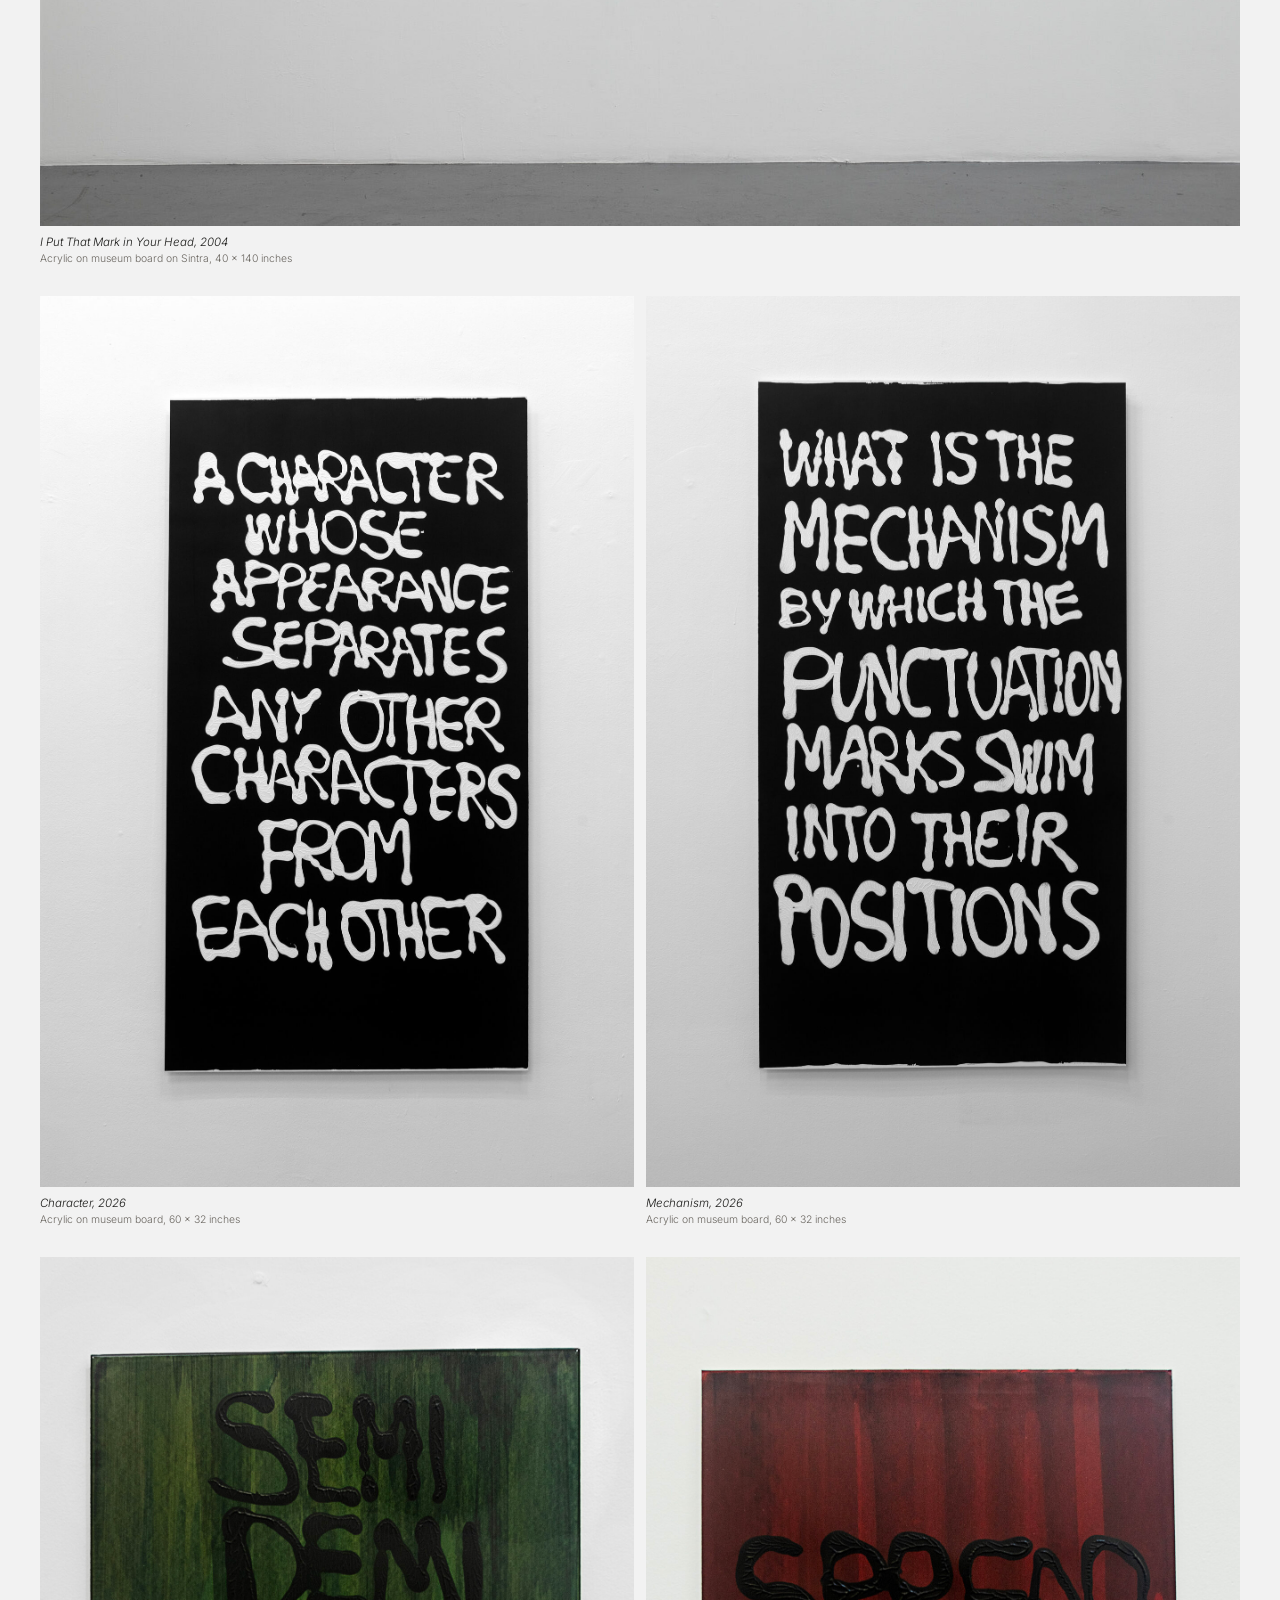
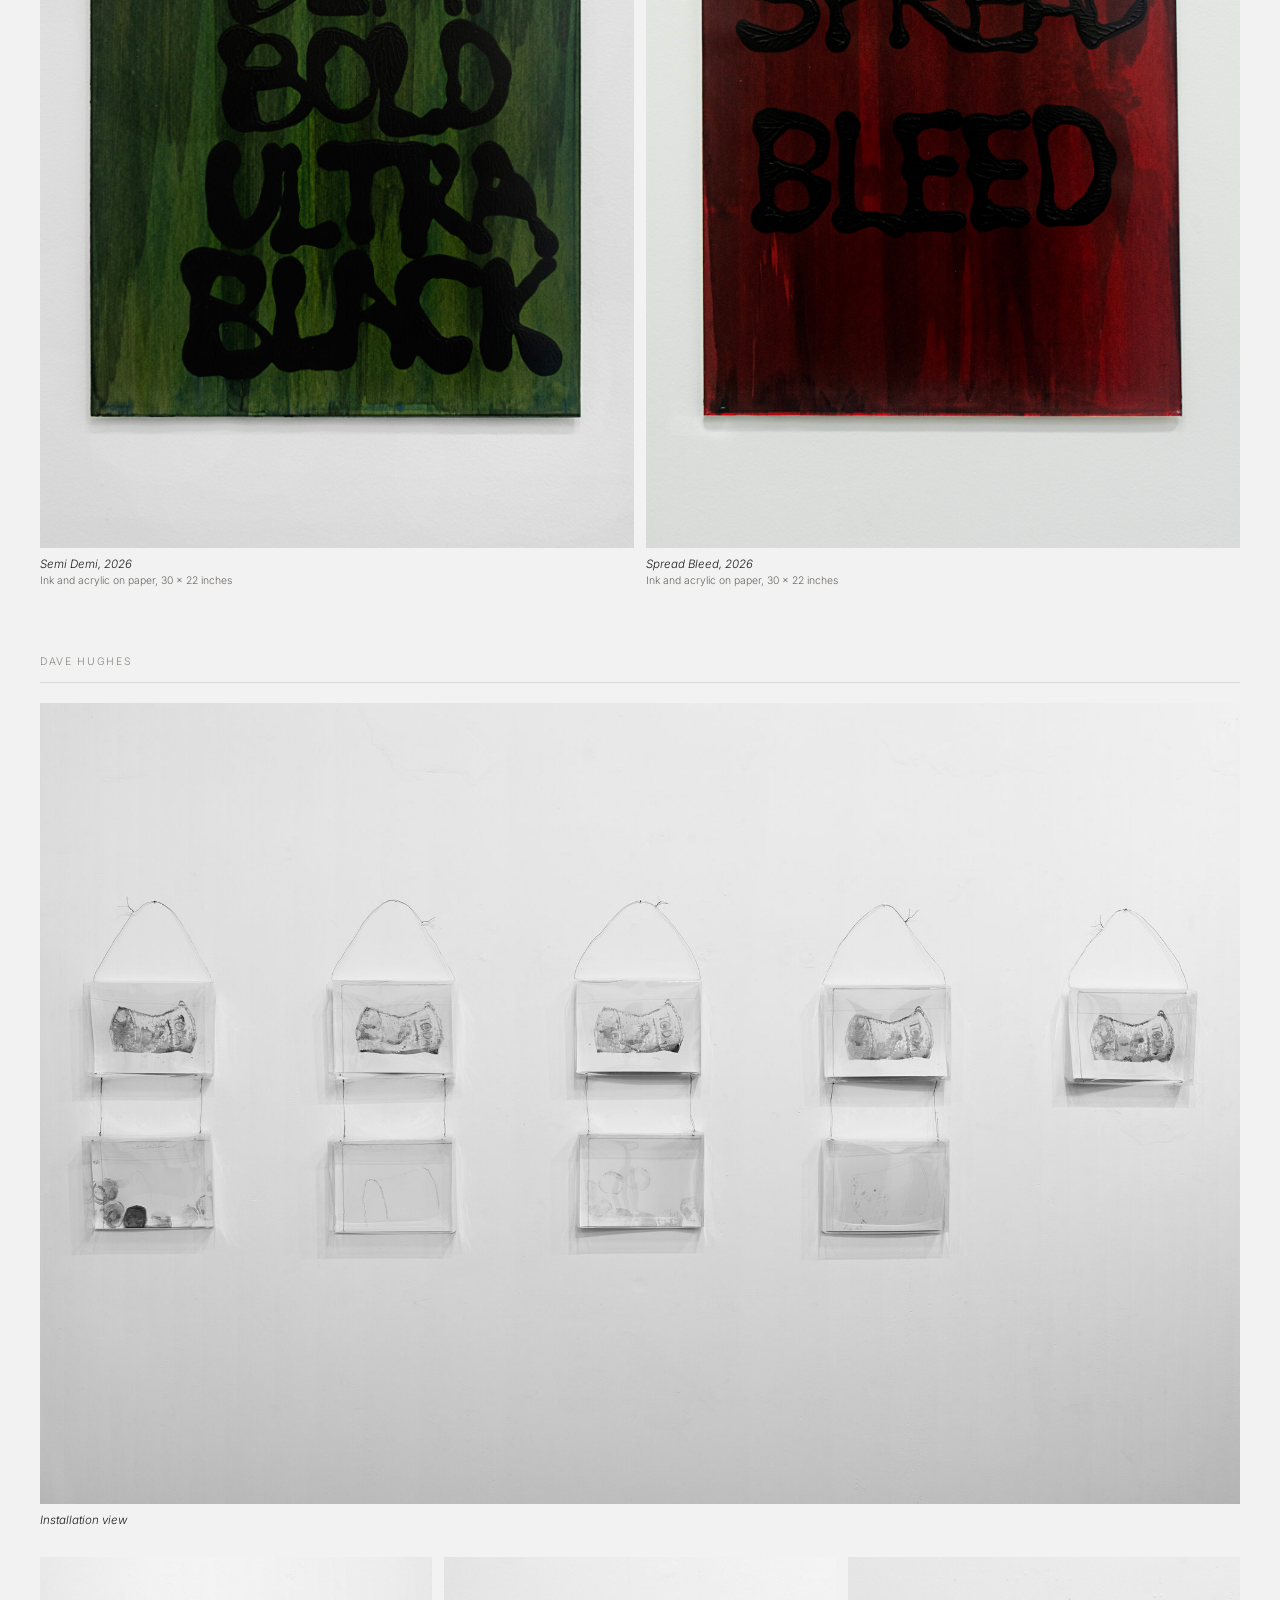
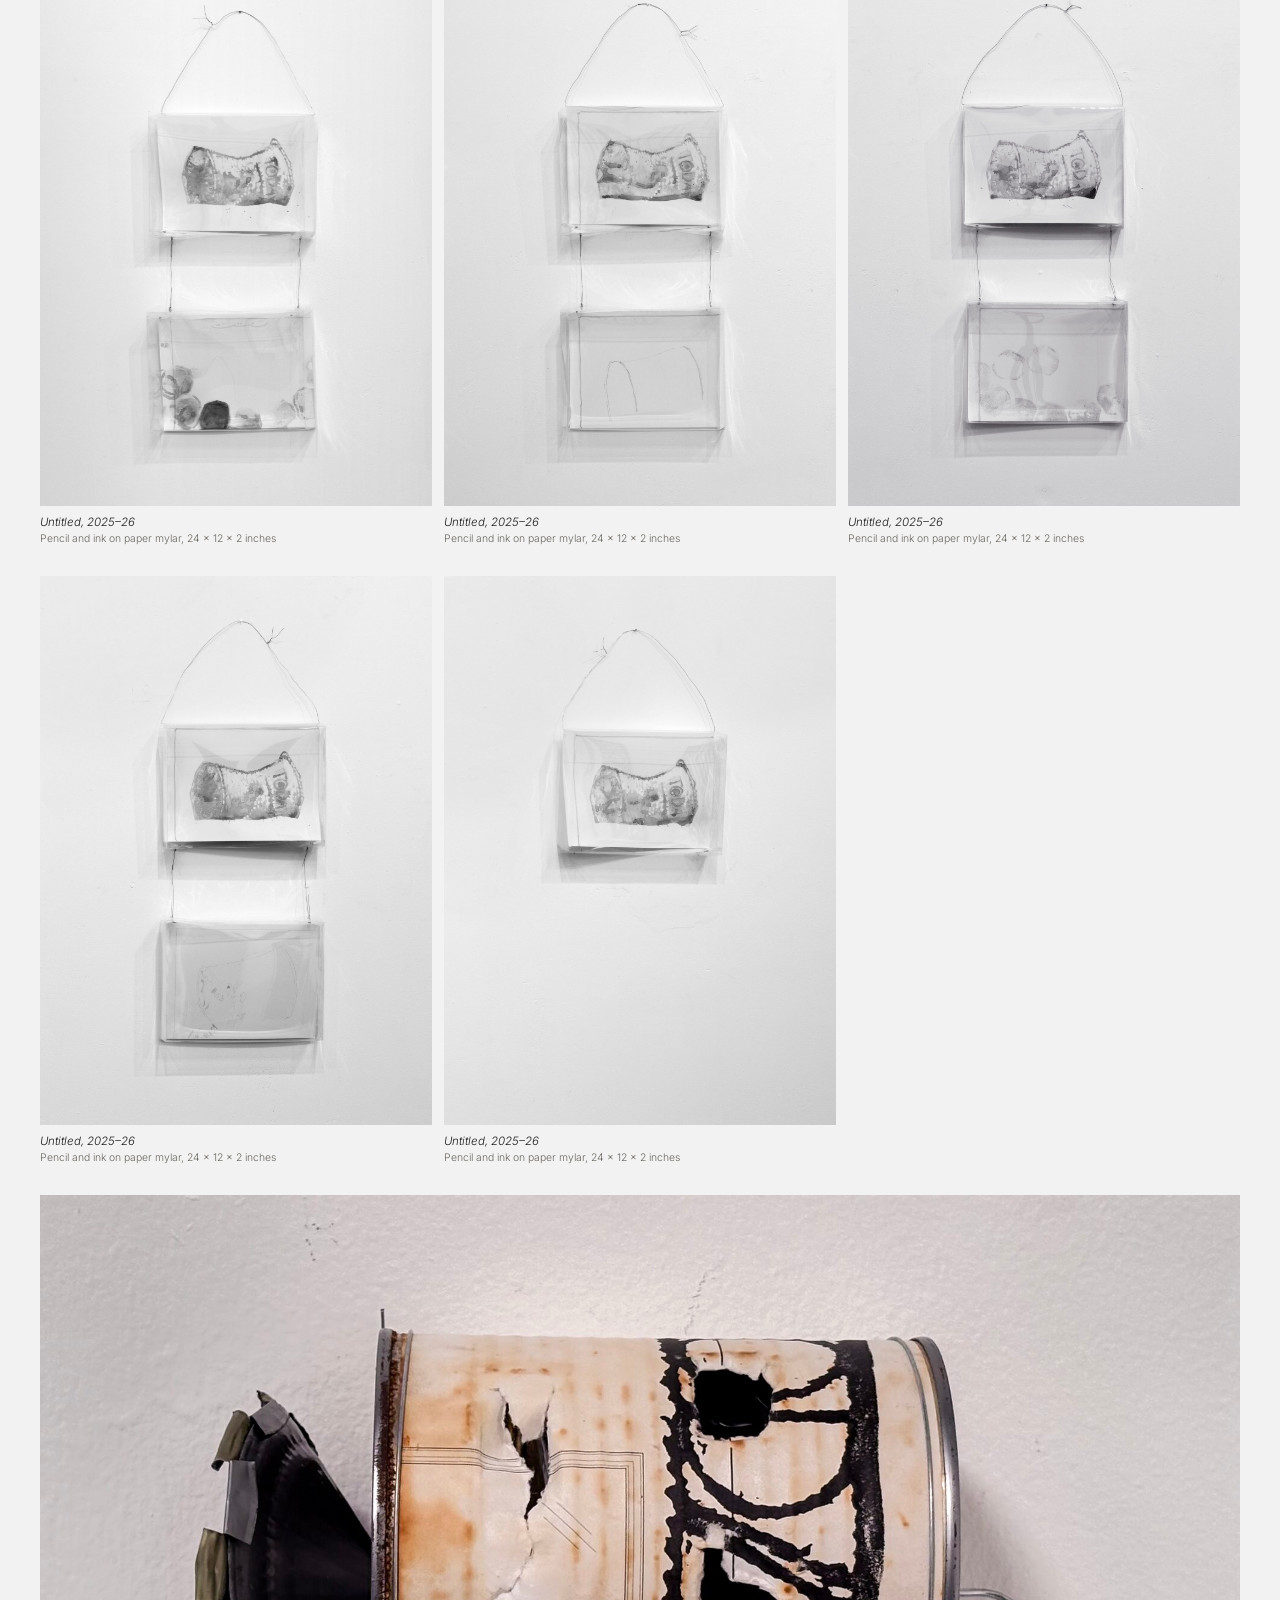
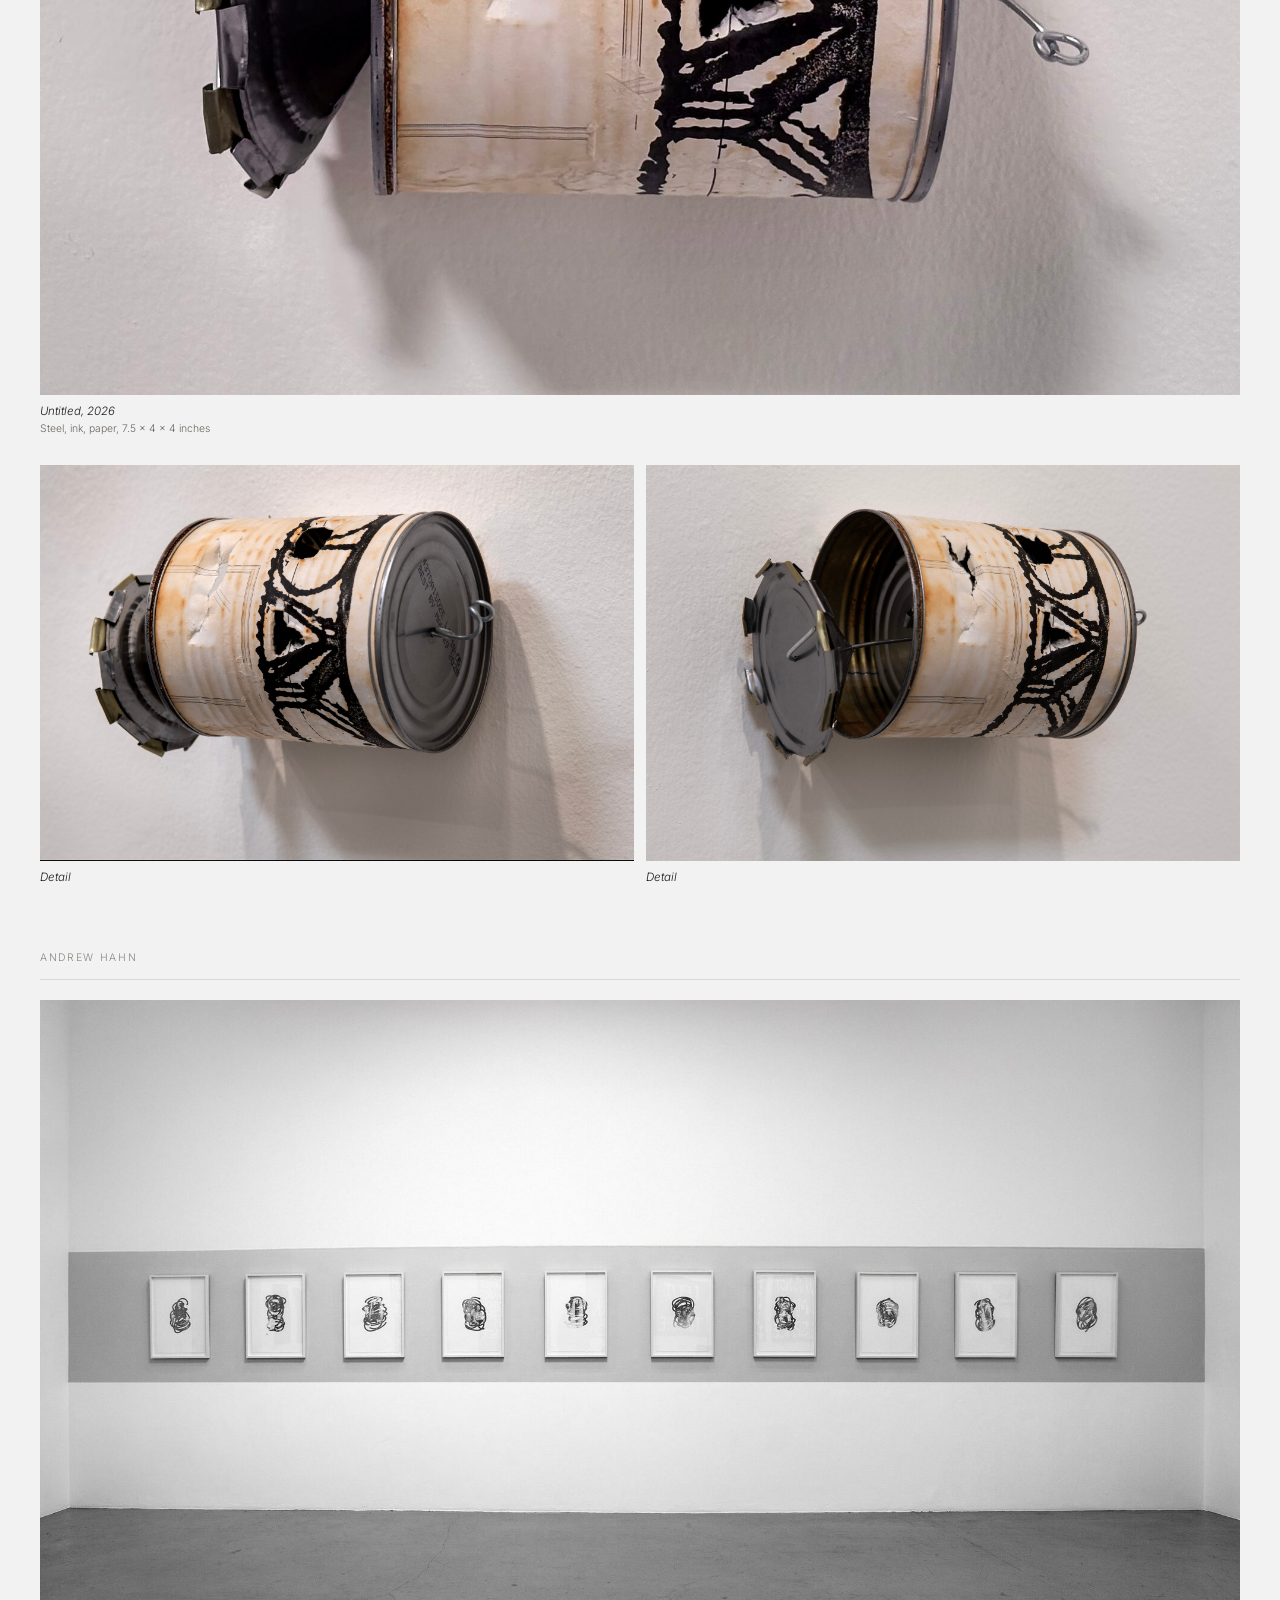
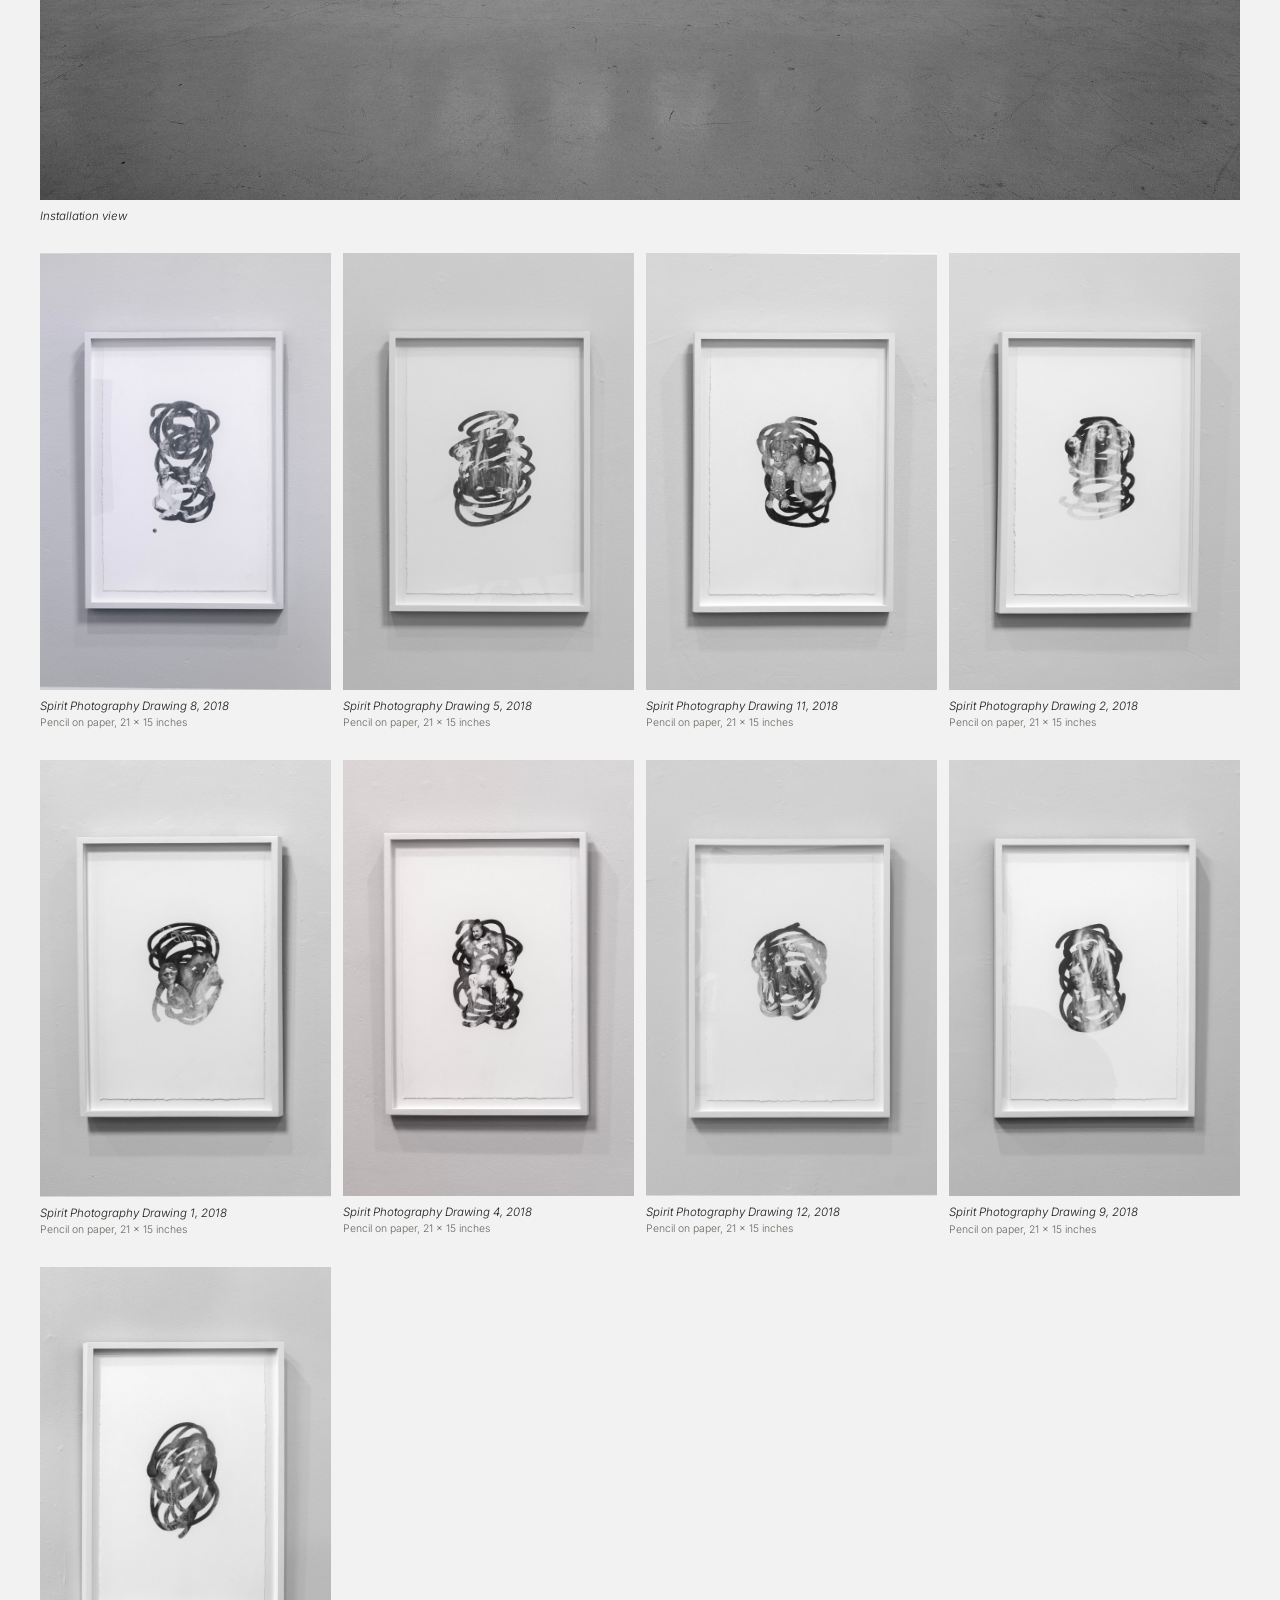
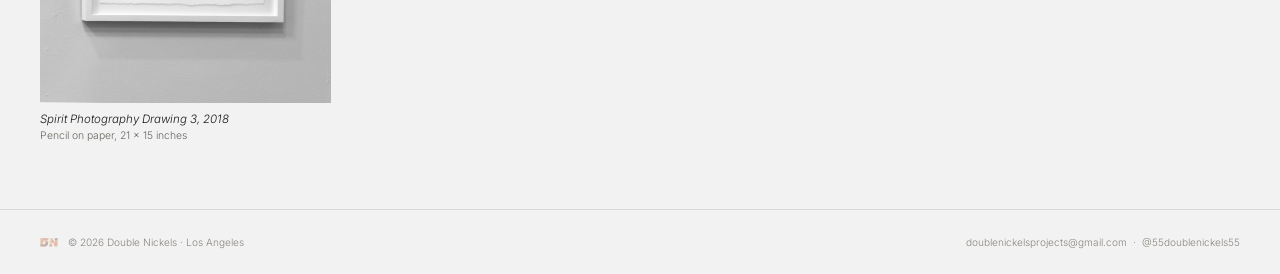
==== commit 762a608d: "Add files via upload" ====
--- a/hurdy-gurdy-man.html
+++ b/hurdy-gurdy-man.html
@@ -432,14 +432,14 @@
         </div>
         <div class="diptych">
           <div class="grid-item" data-index="5" data-artist="Mitchell Syrop" data-title="Semi Demi" data-year="2026">
-            <img src="mitchell-4.jpg" alt="Mitchell Syrop">
+            <img src="mitchell-4a.jpg" alt="Mitchell Syrop">
             <div class="thumb-caption">
               <span class="thumb-caption-title">Semi Demi, 2026</span>
               <span class="thumb-caption-meta">Ink and acrylic on paper, 30 × 22 inches</span>
             </div>
           </div>
           <div class="grid-item" data-index="6" data-artist="Mitchell Syrop" data-title="Spread Bleed" data-year="2026">
-            <img src="mitchell-5.jpg" alt="Mitchell Syrop">
+            <img src="mitchell-5a.jpg" alt="Mitchell Syrop">
             <div class="thumb-caption">
               <span class="thumb-caption-title">Spread Bleed, 2026</span>
               <span class="thumb-caption-meta">Ink and acrylic on paper, 30 × 22 inches</span>
--- a/style.css
+++ b/style.css
@@ -171,7 +171,7 @@
 .contact-block a {
   color: #1A1A18;
   text-decoration: none;
-  font-size: 0.9rem;
+  font-size: 1.3rem;
   line-height: 2.4;
   display: block;
 }
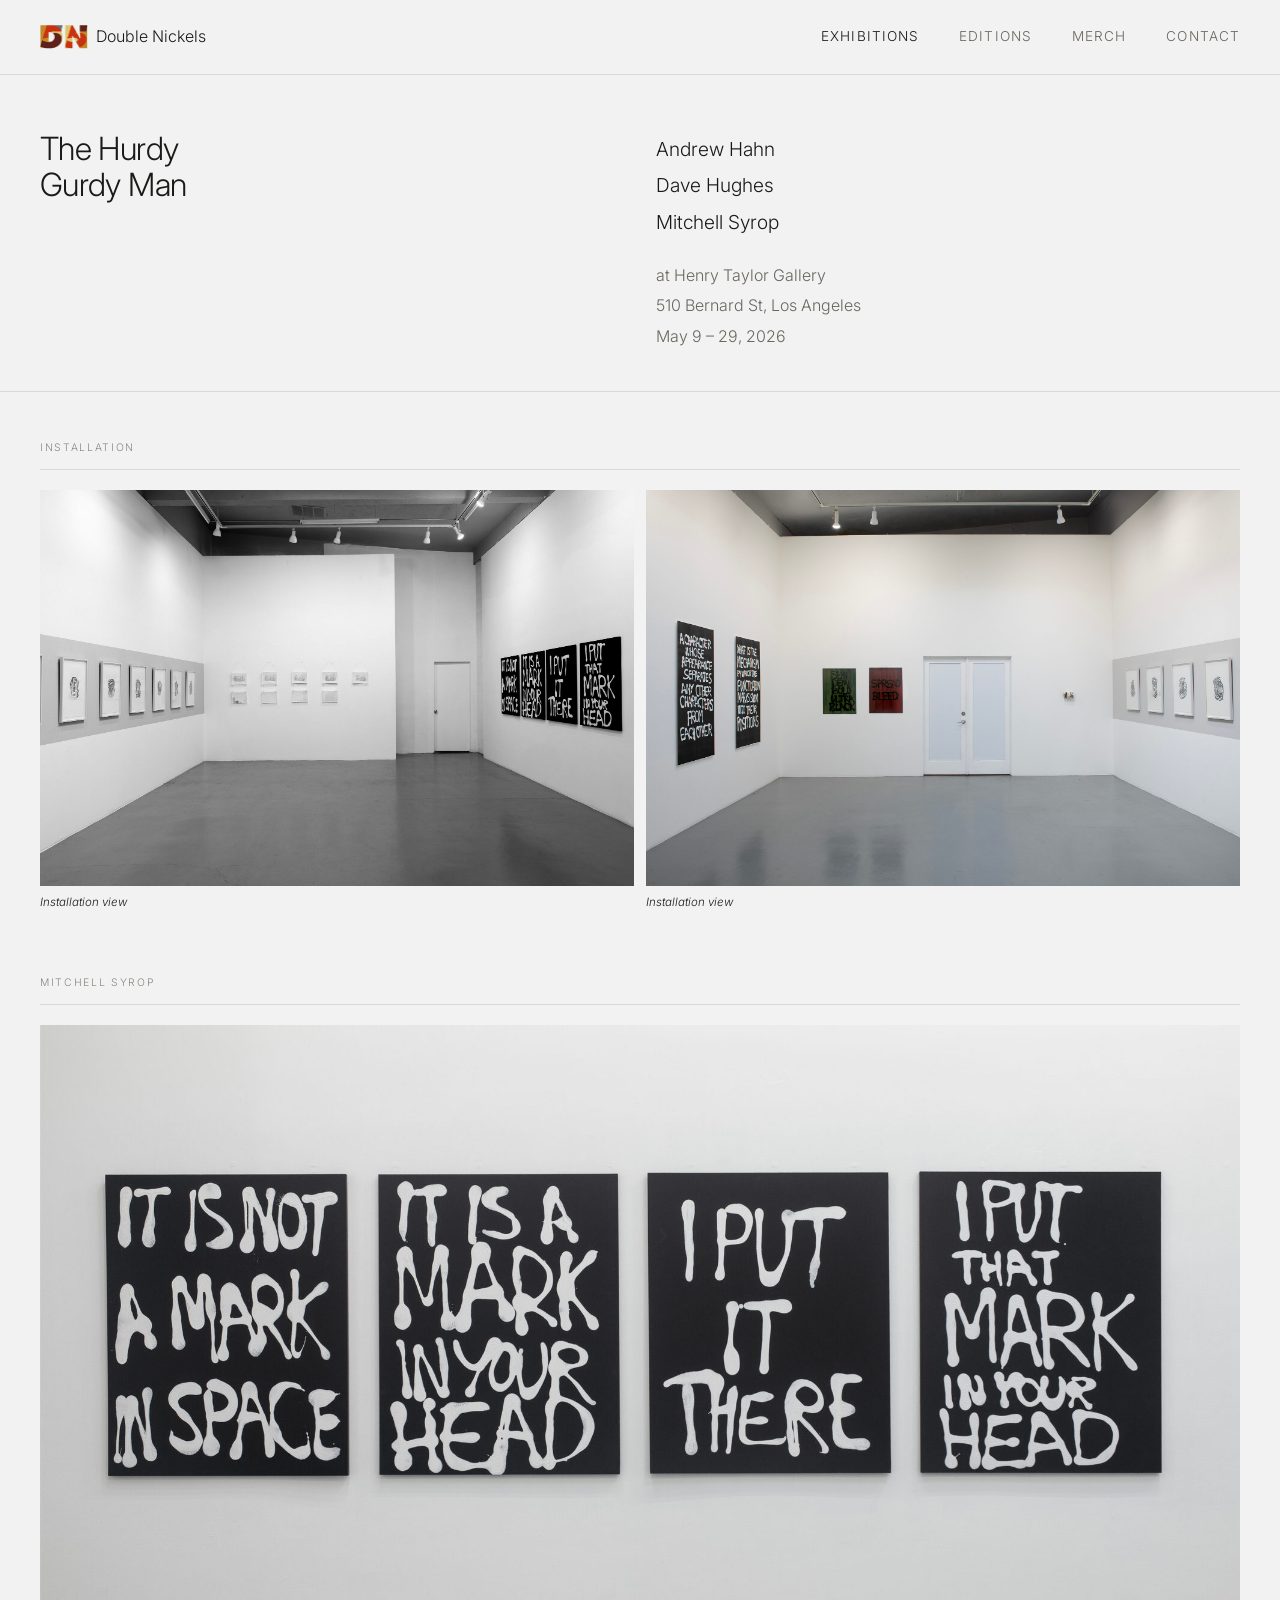
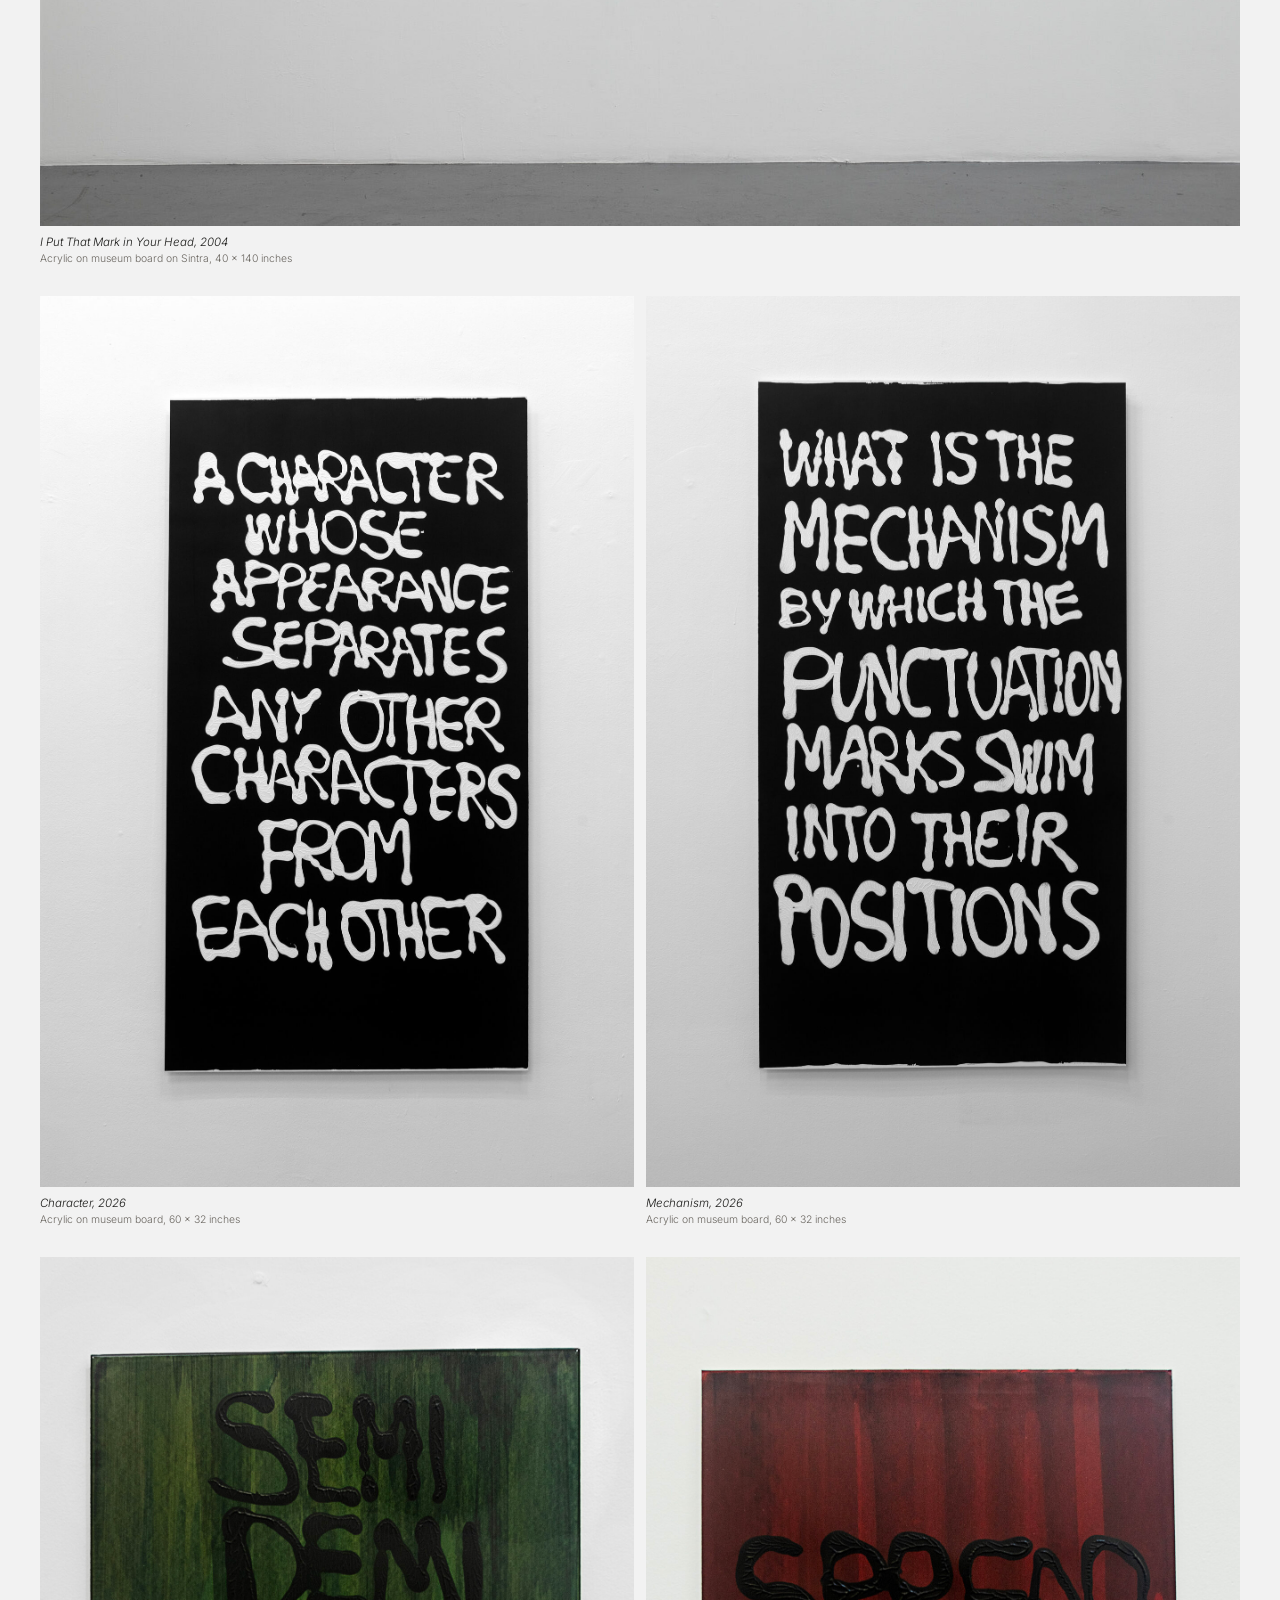
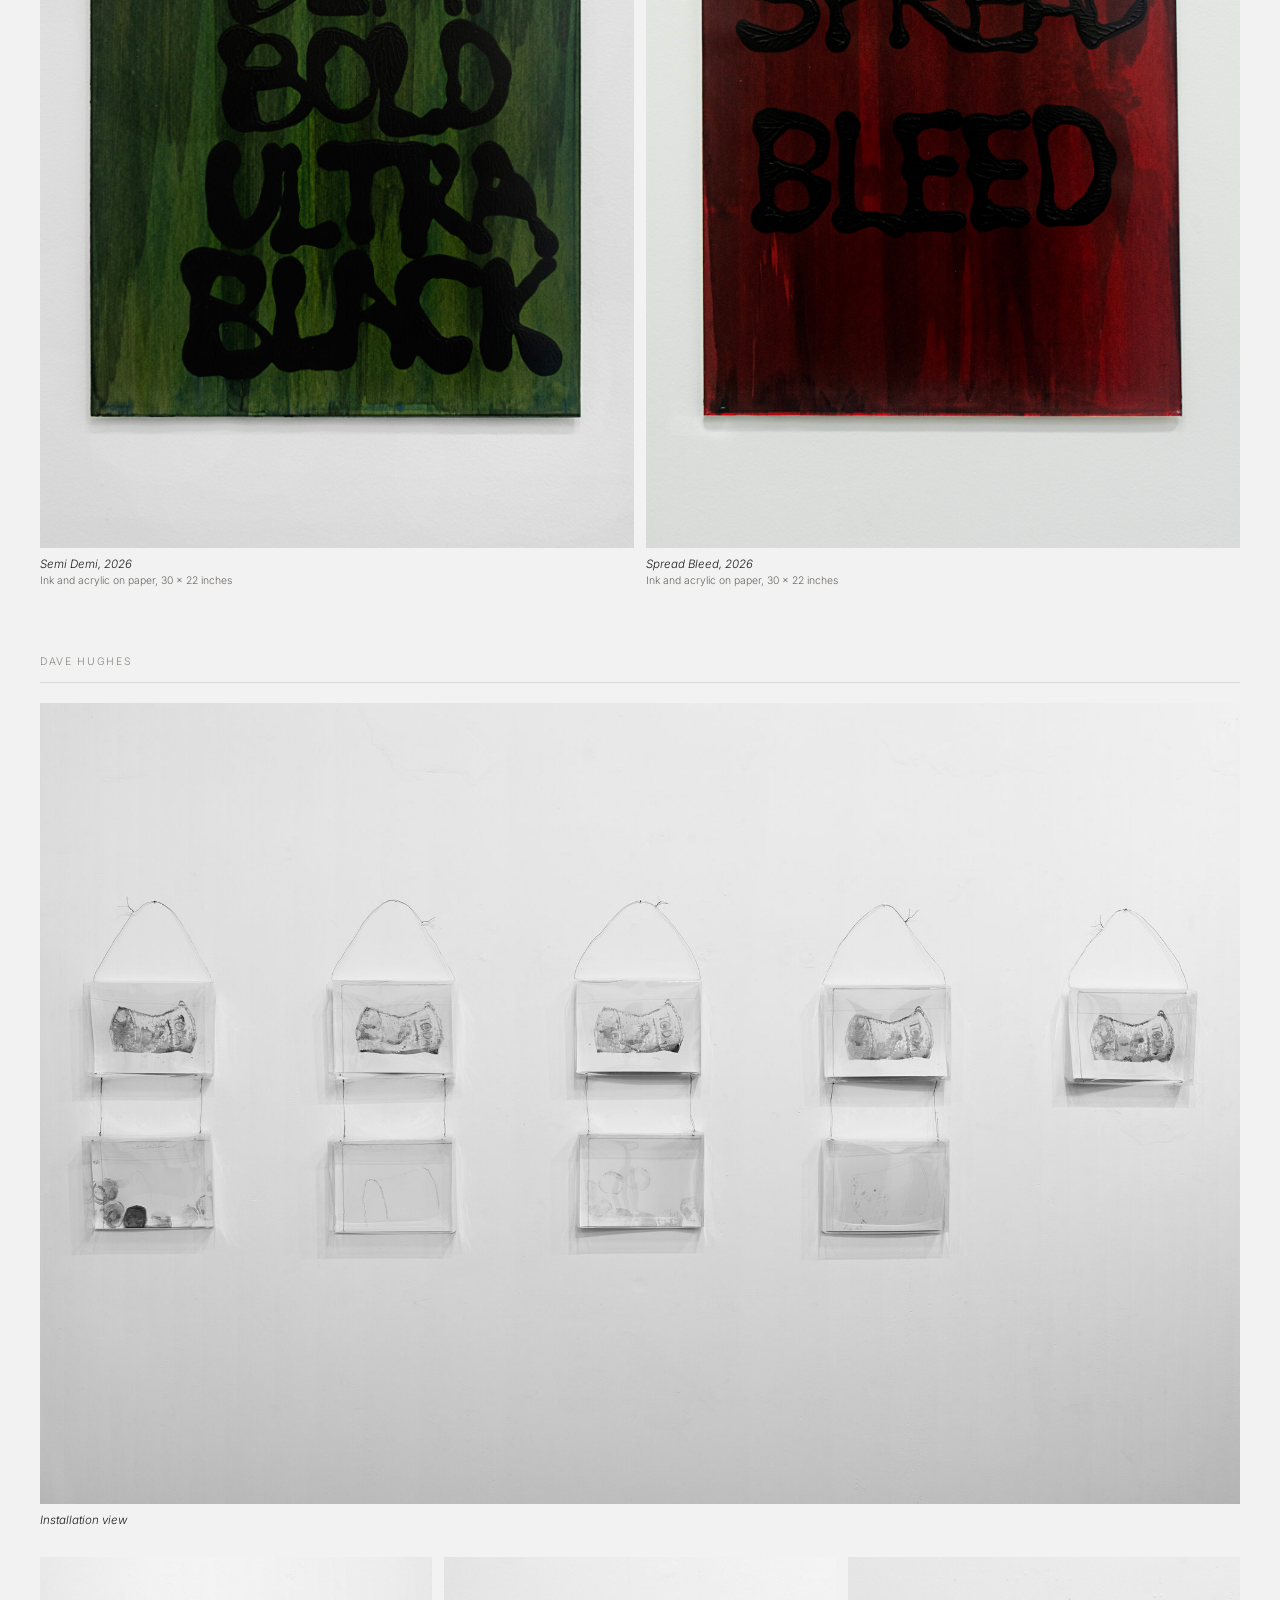
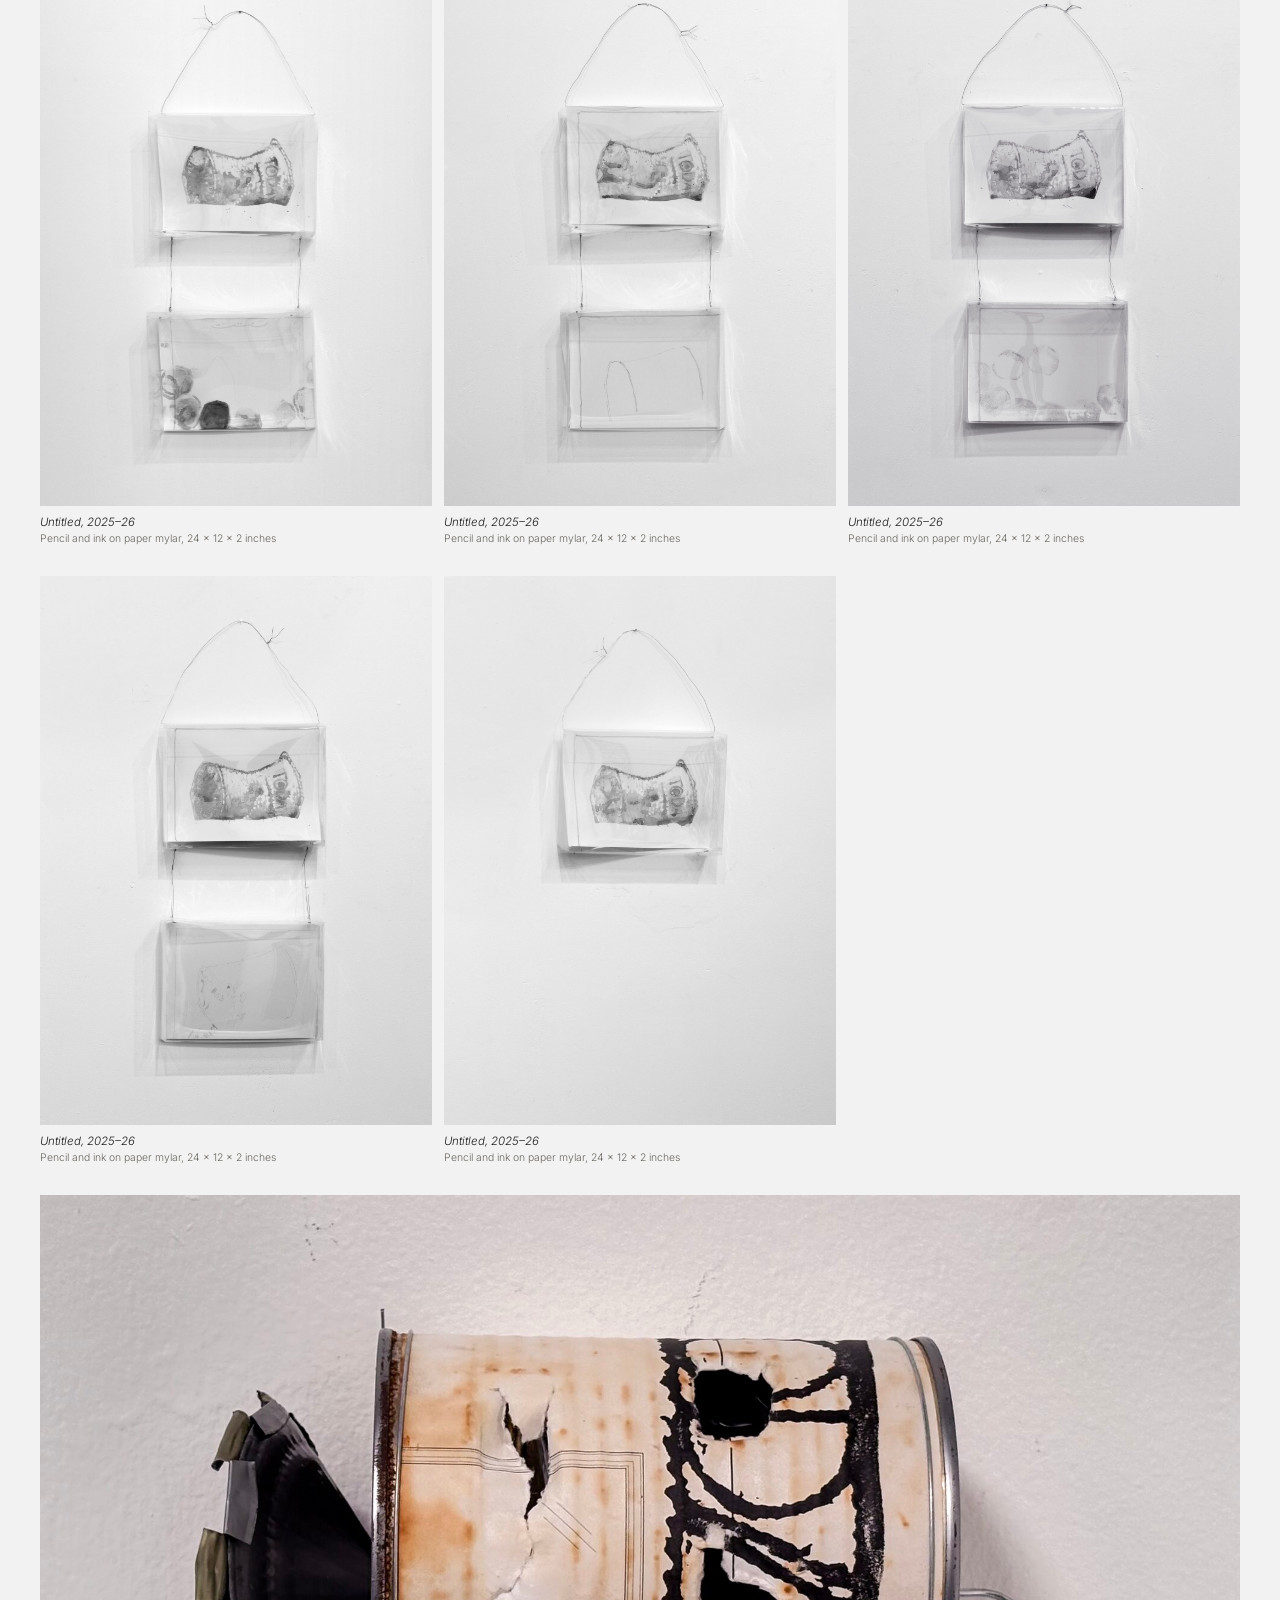
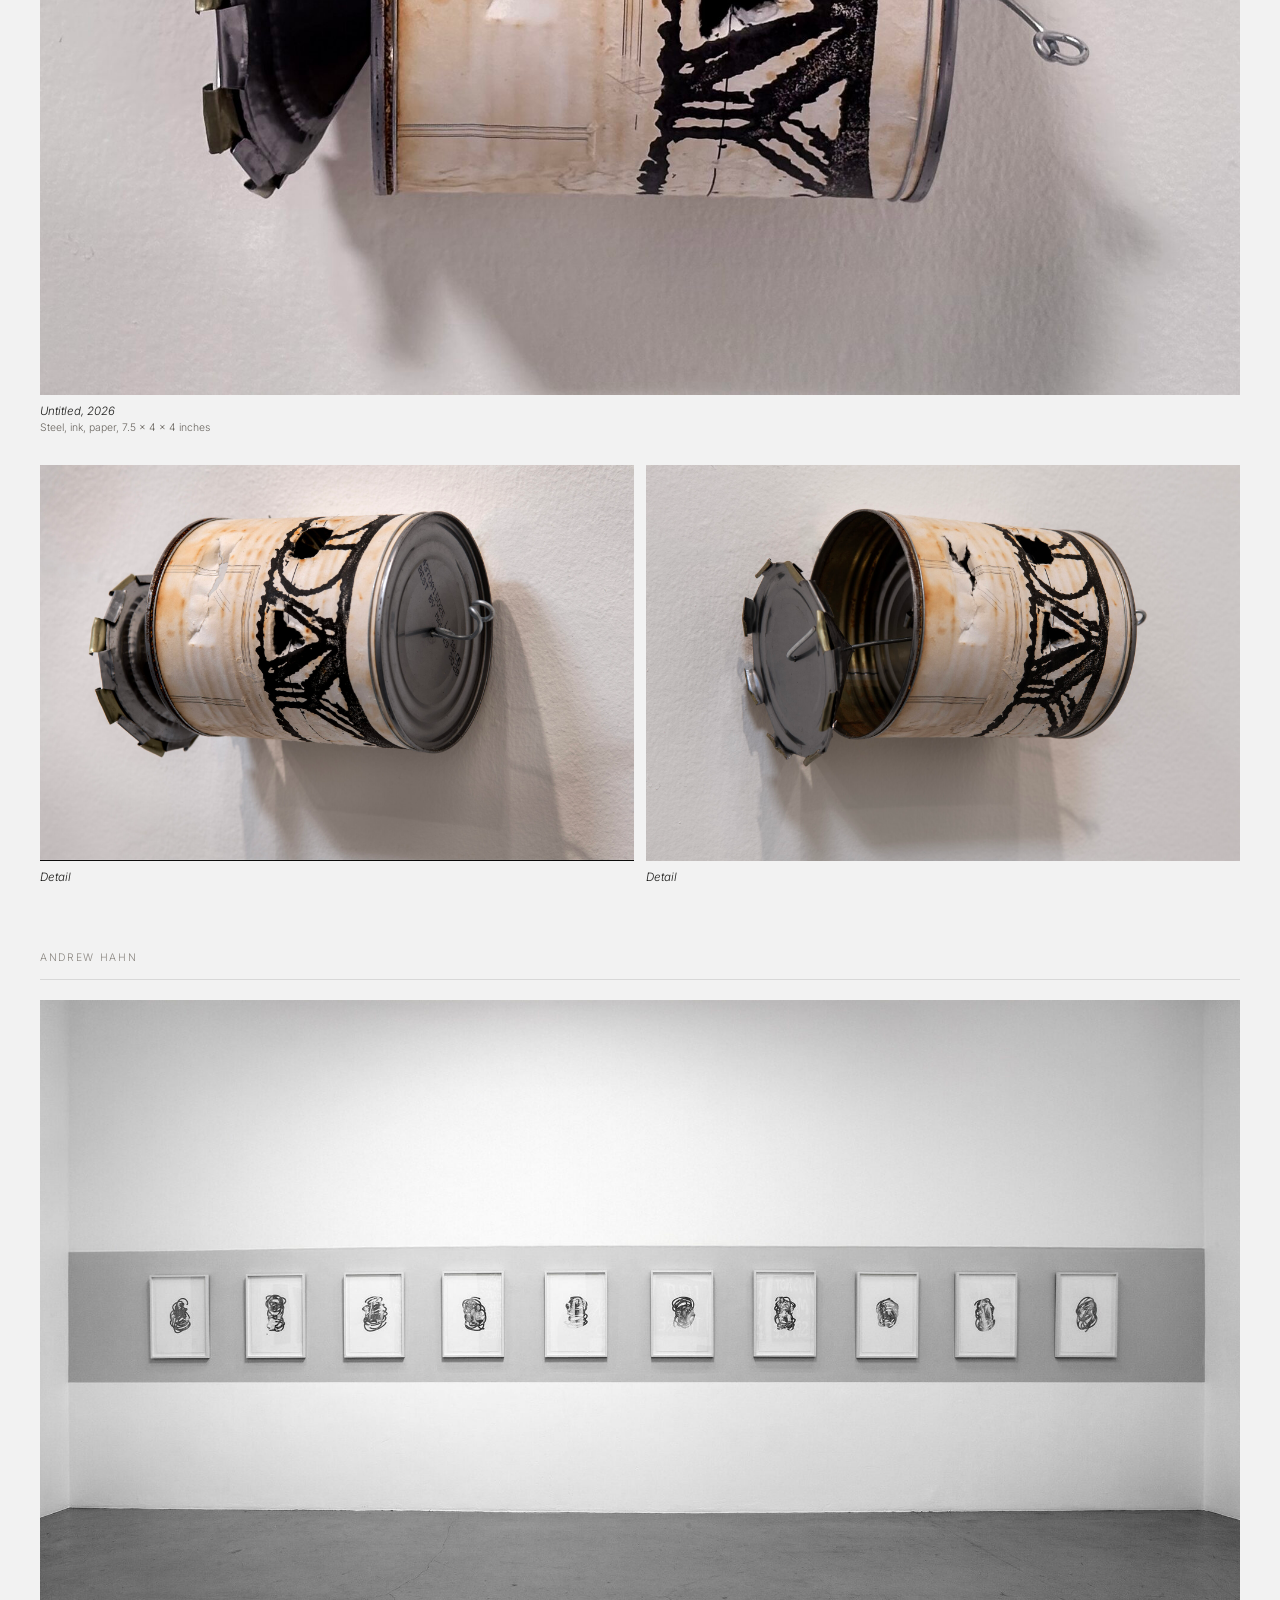
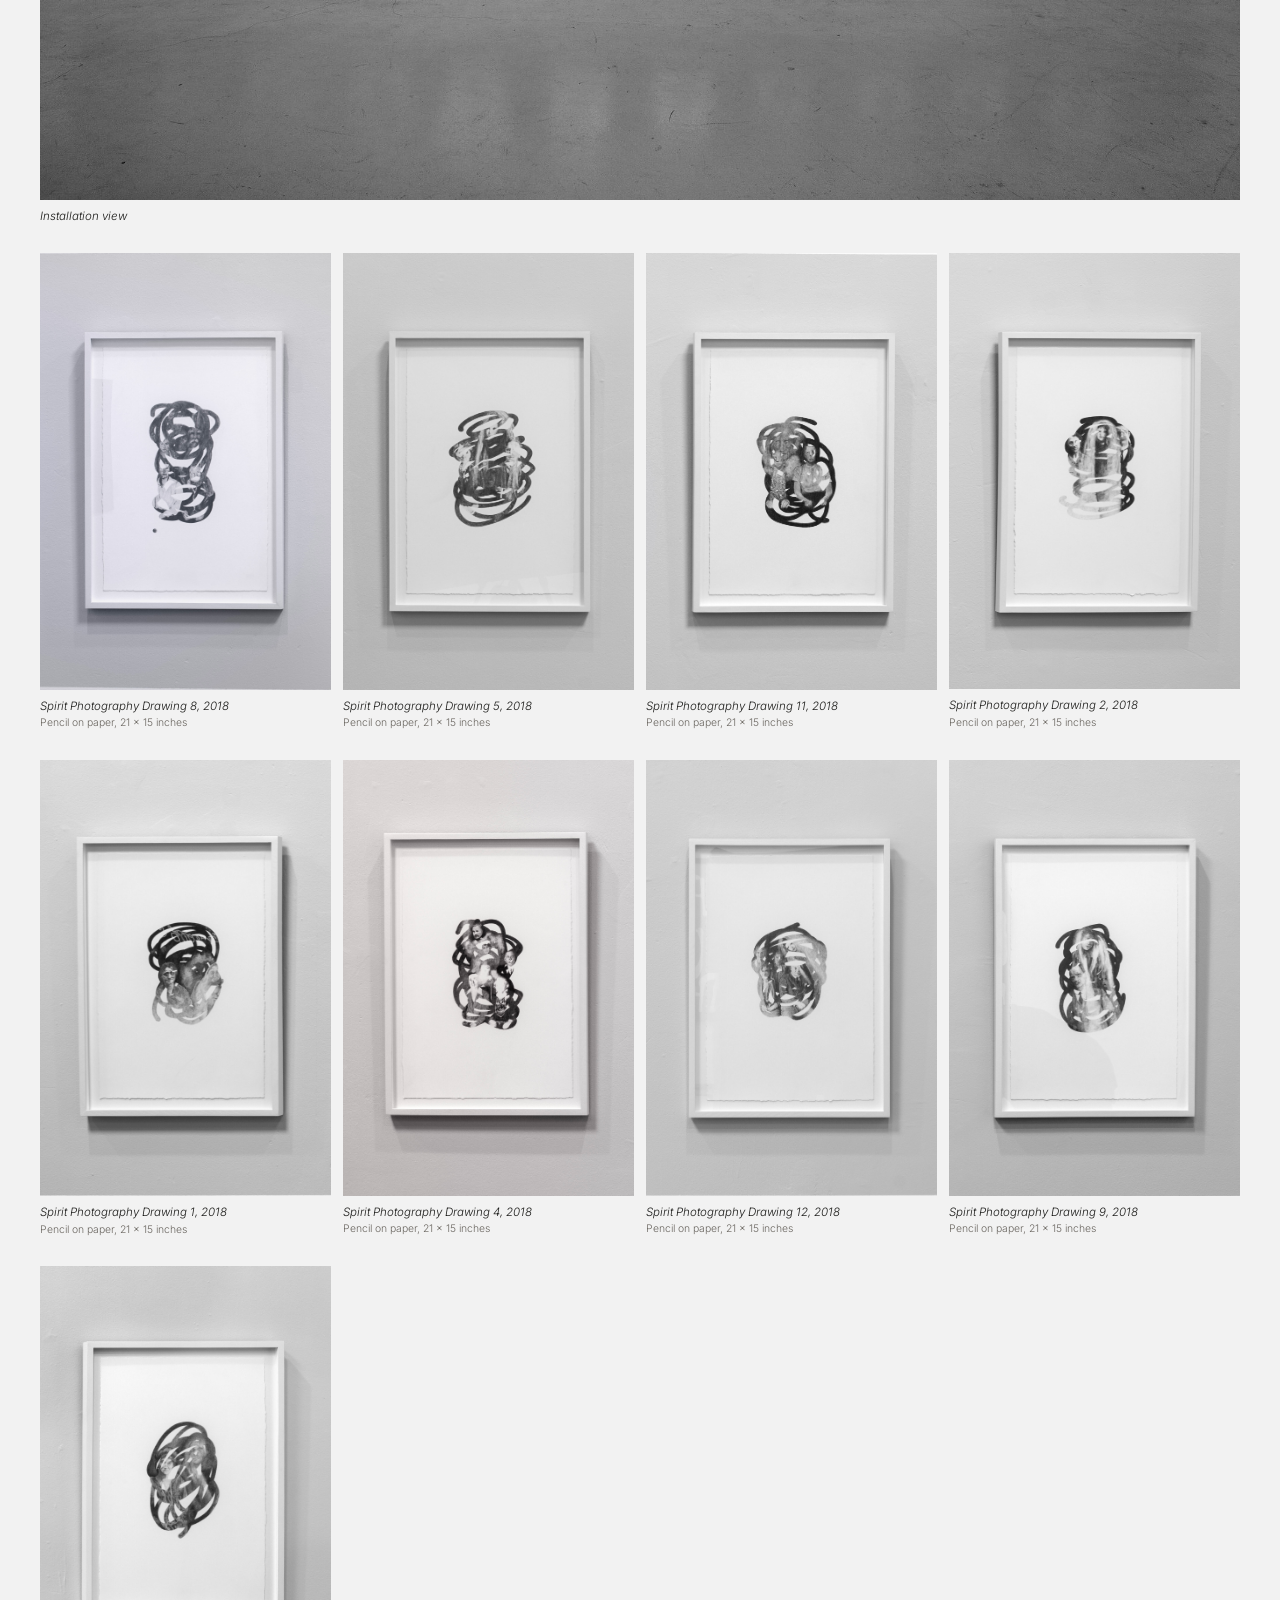
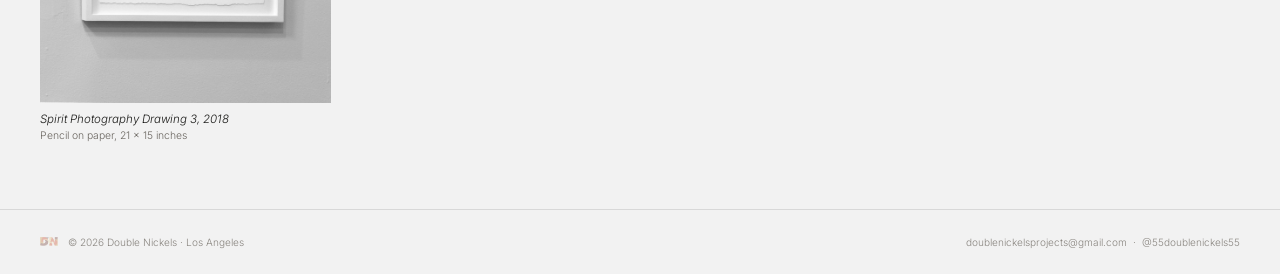
==== commit 4a7916cc: "Add files via upload" ====
--- a/hurdy-gurdy-man.html
+++ b/hurdy-gurdy-man.html
@@ -102,6 +102,18 @@
       grid-template-columns: 1fr 1fr;
       gap: 0.75rem;
       align-items: start;
+    }
+
+    /* Diptych with matched portrait height (Mitchell Semi Demi / Spread Bleed) */
+    .diptych-matched .grid-item {
+      aspect-ratio: 2/3;
+      overflow: hidden;
+    }
+    .diptych-matched .grid-item img {
+      width: 100%;
+      height: 100%;
+      object-fit: cover;
+      object-position: center;
     }
 
     /* Diptych with uniform height — images cropped to match */
@@ -430,16 +442,20 @@
             </div>
           </div>
         </div>
-        <div class="diptych">
-          <div class="grid-item" data-index="5" data-artist="Mitchell Syrop" data-title="Semi Demi" data-year="2026">
-            <img src="mitchell-4a.jpg" alt="Mitchell Syrop">
+        <div class="diptych diptych-matched">
+          <div>
+            <div class="grid-item" data-index="5" data-artist="Mitchell Syrop" data-title="Semi Demi" data-year="2026">
+              <img src="mitchell-4a.jpg" alt="Mitchell Syrop">
+            </div>
             <div class="thumb-caption">
               <span class="thumb-caption-title">Semi Demi, 2026</span>
               <span class="thumb-caption-meta">Ink and acrylic on paper, 30 × 22 inches</span>
             </div>
           </div>
-          <div class="grid-item" data-index="6" data-artist="Mitchell Syrop" data-title="Spread Bleed" data-year="2026">
-            <img src="mitchell-5a.jpg" alt="Mitchell Syrop">
+          <div>
+            <div class="grid-item" data-index="6" data-artist="Mitchell Syrop" data-title="Spread Bleed" data-year="2026">
+              <img src="mitchell-5a.jpg" alt="Mitchell Syrop">
+            </div>
             <div class="thumb-caption">
               <span class="thumb-caption-title">Spread Bleed, 2026</span>
               <span class="thumb-caption-meta">Ink and acrylic on paper, 30 × 22 inches</span>
